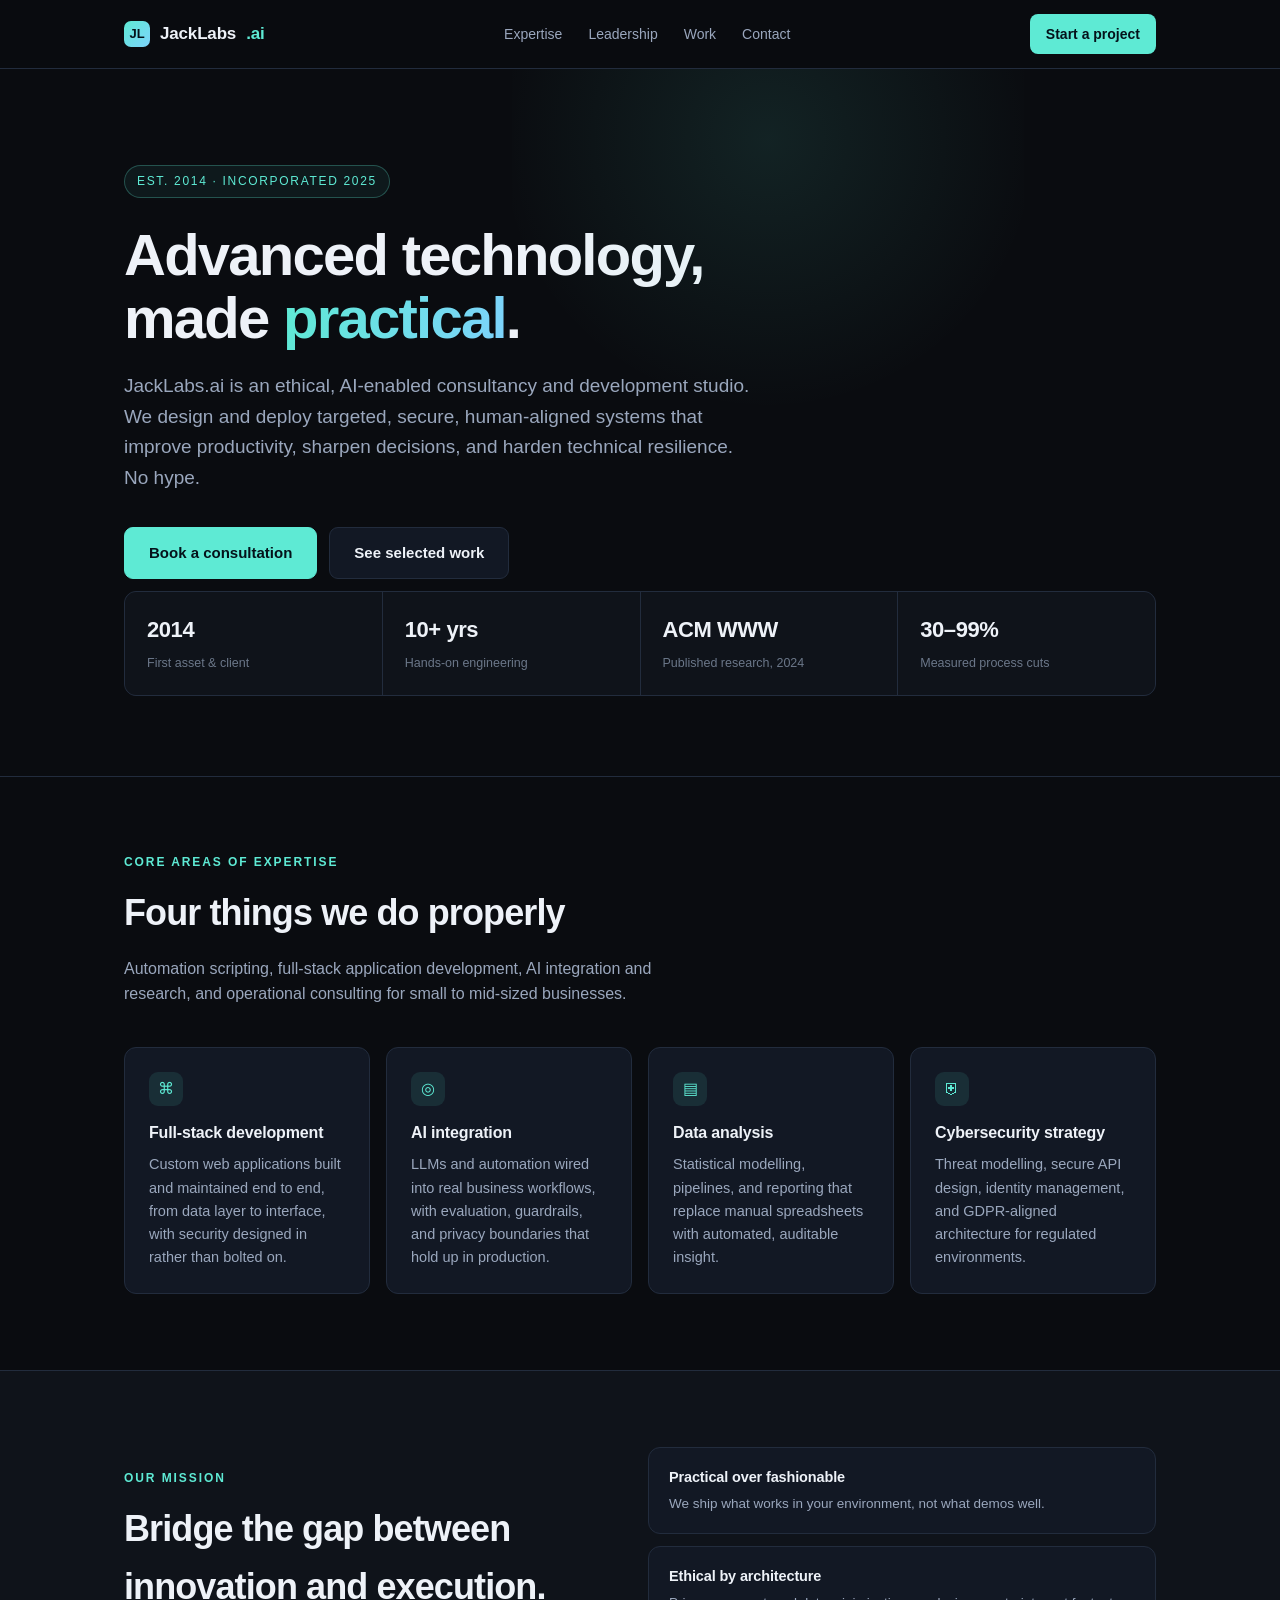
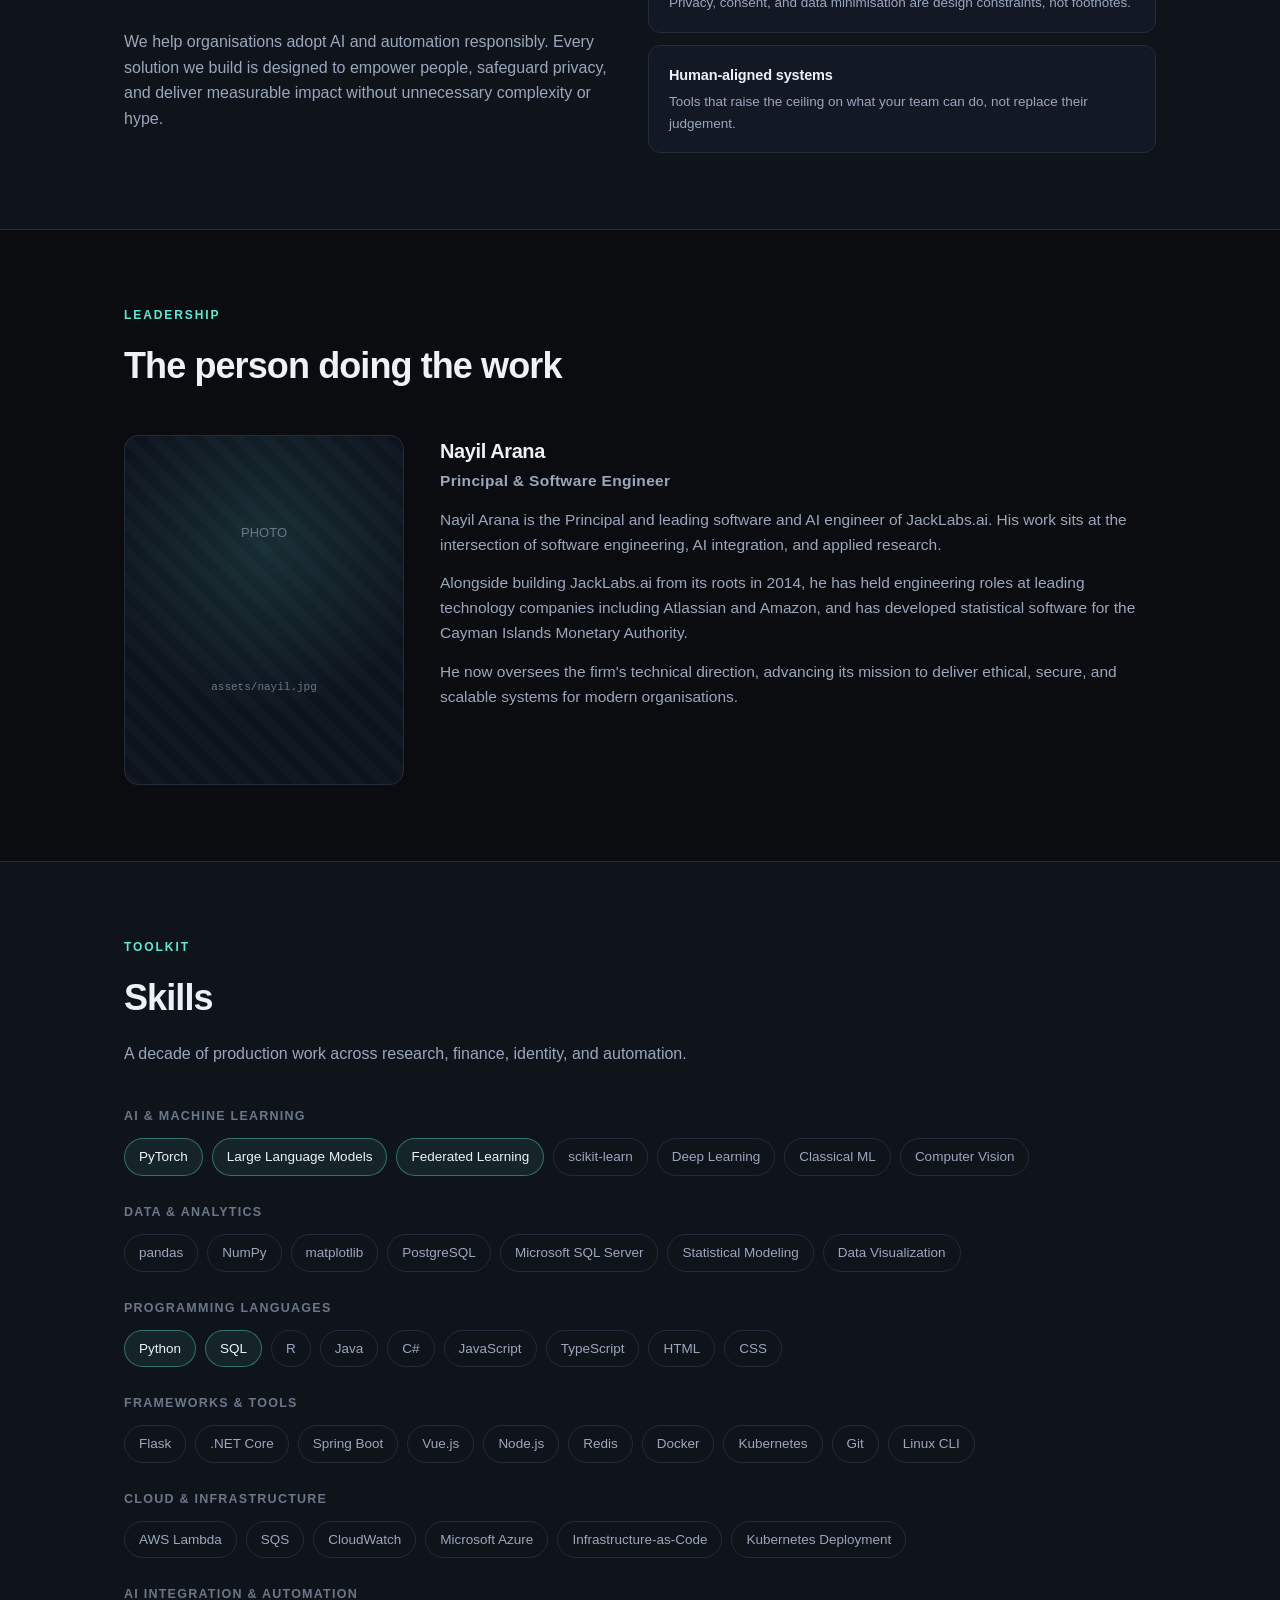
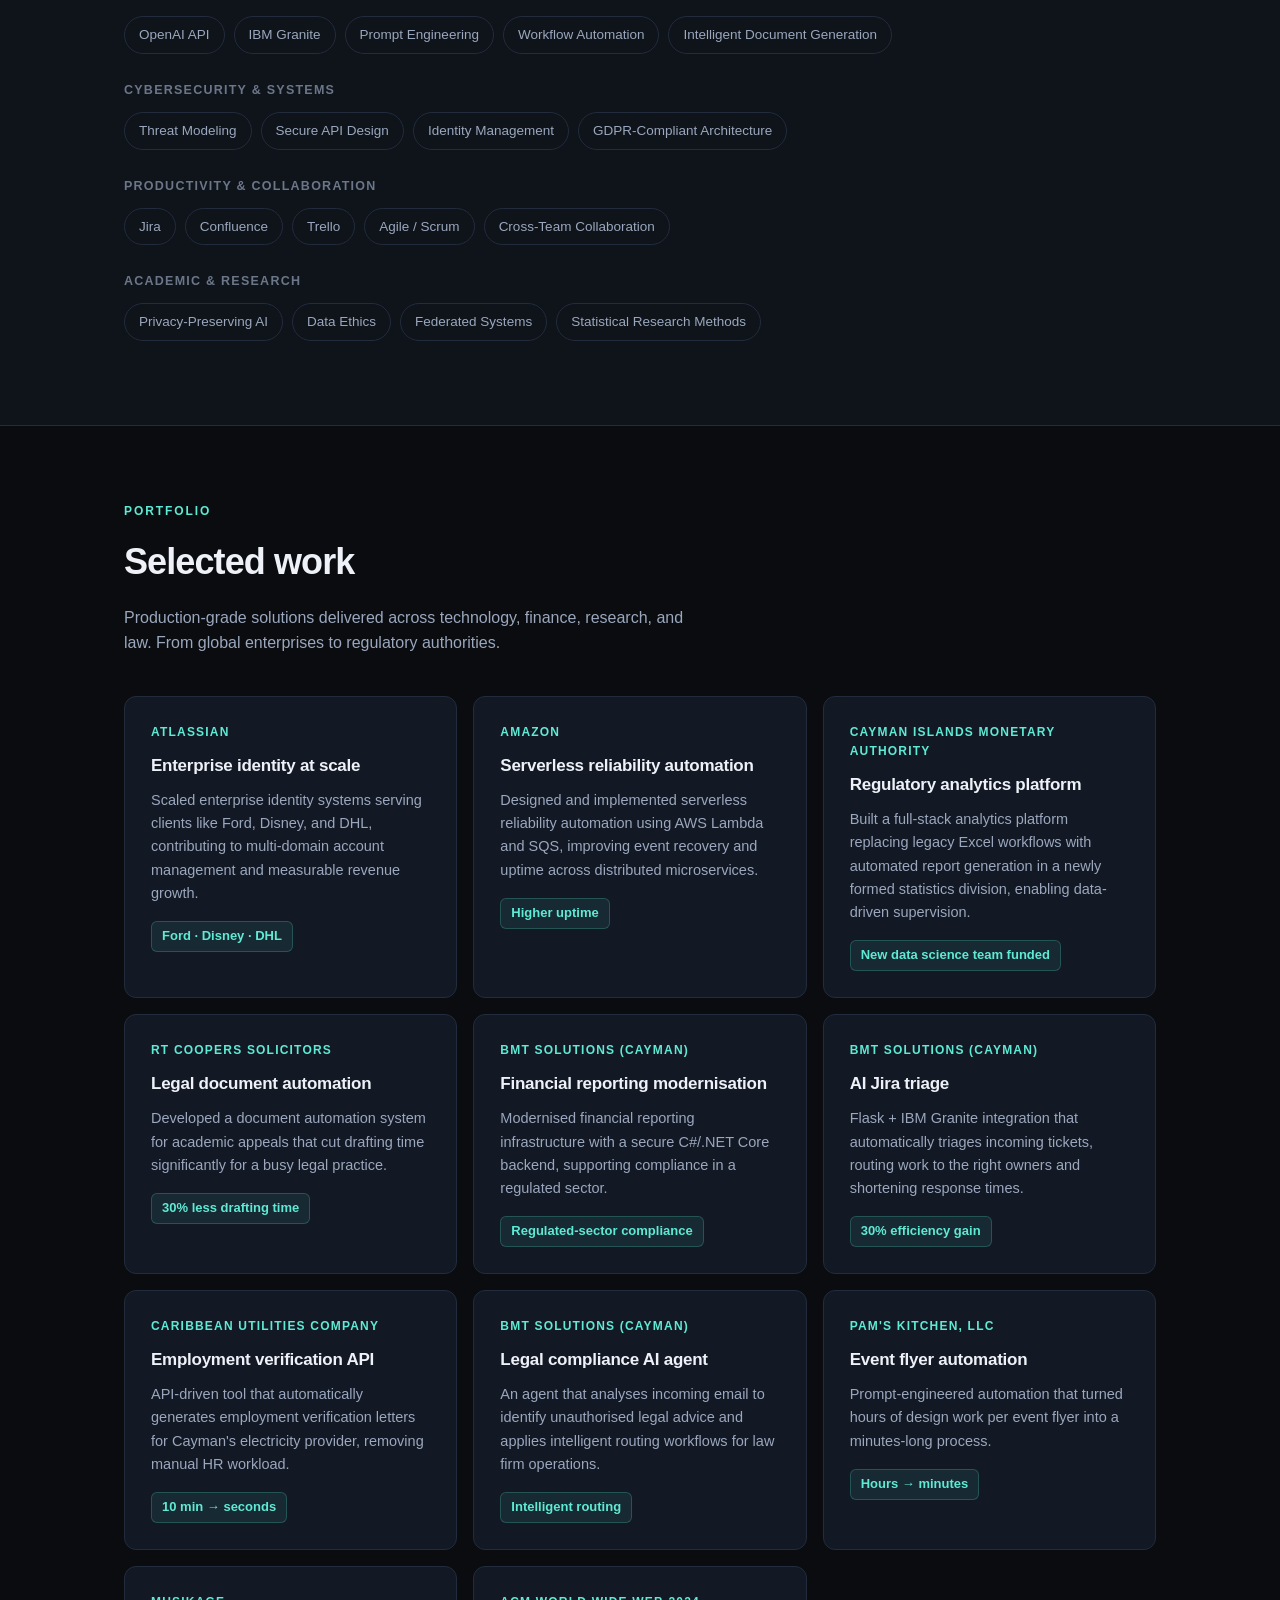
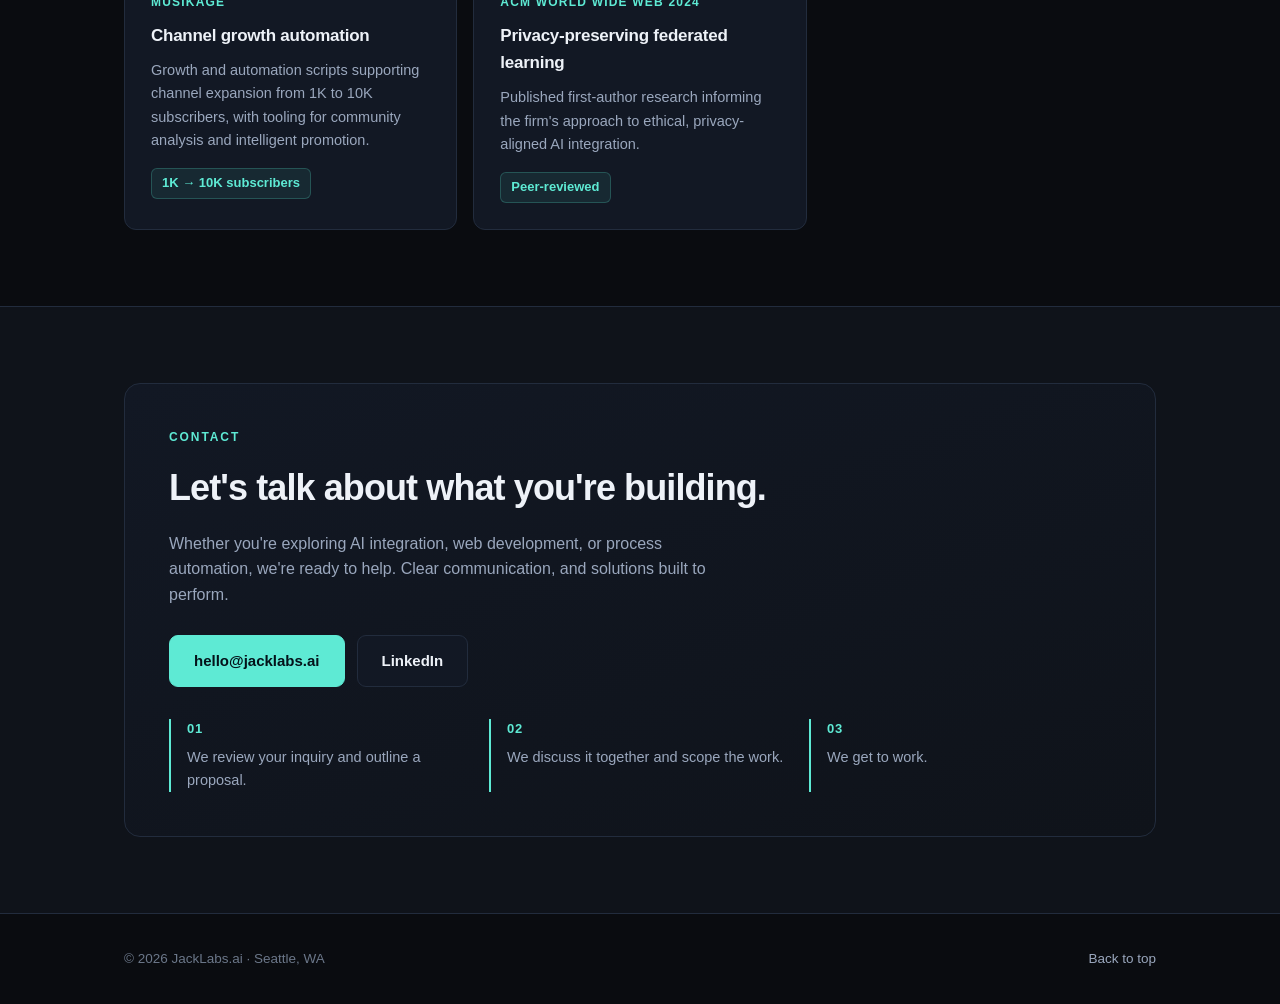
==== index.html @ 1e12e636 "JackLabs.ai landing page from approved copy" ====
<!DOCTYPE html>
<html lang="en">
<head>
<meta charset="utf-8">
<meta name="viewport" content="width=device-width, initial-scale=1">
<title>JackLabs.ai — Ethical AI-Enabled Consultancy &amp; Development Studio</title>
<meta name="description" content="JackLabs.ai designs and deploys targeted, secure, human-aligned systems: full-stack development, AI integration, data analysis, and cybersecurity strategy.">
<meta property="og:title" content="JackLabs.ai — Ethical AI-Enabled Consultancy">
<meta property="og:description" content="Practical, ethical, accessible technology. Full-stack development, AI integration, data and security consulting.">
<meta property="og:type" content="website">
<meta property="og:url" content="https://jacklabs.ai/">
<style>
:root{
  --bg:#0a0c10;
  --bg-soft:#0f131a;
  --card:#121824;
  --card-hi:#182031;
  --line:#222c3d;
  --ink:#eef2f8;
  --ink-dim:#9aa7bd;
  --ink-faint:#6b7789;
  --accent:#5eead4;
  --accent-2:#7dd3fc;
  --max:1080px;
}
*{box-sizing:border-box}
html{scroll-behavior:smooth}
body{
  margin:0;background:var(--bg);color:var(--ink);
  font-family:-apple-system,BlinkMacSystemFont,"Segoe UI",Inter,Roboto,Helvetica,Arial,sans-serif;
  line-height:1.6;-webkit-font-smoothing:antialiased;
}
a{color:inherit}
.wrap{max-width:var(--max);margin:0 auto;padding:0 24px}
.mono{font-family:ui-monospace,SFMono-Regular,Menlo,Consolas,monospace}

/* NAV */
header{position:sticky;top:0;z-index:50;background:rgba(10,12,16,.82);backdrop-filter:blur(12px);border-bottom:1px solid var(--line)}
.nav{display:flex;align-items:center;justify-content:space-between;height:68px}
.brand{display:flex;align-items:center;gap:10px;font-weight:700;letter-spacing:-.01em;text-decoration:none;font-size:17px}
.brand .mark{width:26px;height:26px;border-radius:7px;background:linear-gradient(135deg,var(--accent),var(--accent-2));display:grid;place-items:center;color:#04121a;font-size:13px;font-weight:900}
.nav nav{display:flex;gap:26px;font-size:14px;color:var(--ink-dim)}
.nav nav a{text-decoration:none;transition:color .15s}
.nav nav a:hover{color:var(--ink)}
.nav .cta{background:var(--accent);color:#04121a;font-weight:600;padding:9px 16px;border-radius:8px;text-decoration:none;font-size:14px}
@media(max-width:820px){.nav nav{display:none}}

/* HERO */
.hero{padding:96px 0 72px;position:relative;overflow:hidden}
.hero:before{content:"";position:absolute;inset:-40% 20% 40% 40%;background:radial-gradient(circle at 50% 50%,rgba(94,234,212,.10),transparent 62%);pointer-events:none}
.eyebrow{display:inline-flex;align-items:center;gap:8px;font-size:12px;letter-spacing:.14em;text-transform:uppercase;color:var(--accent);border:1px solid rgba(94,234,212,.28);background:rgba(94,234,212,.06);padding:6px 12px;border-radius:999px;margin-bottom:26px}
h1{font-size:clamp(34px,5.2vw,58px);line-height:1.08;letter-spacing:-.03em;margin:0 0 22px;max-width:20ch;font-weight:800}
h1 .grad{background:linear-gradient(100deg,var(--accent),var(--accent-2));-webkit-background-clip:text;background-clip:text;color:transparent}
.lede{font-size:clamp(16px,2vw,19px);color:var(--ink-dim);max-width:60ch;margin:0 0 34px}
.btnrow{display:flex;gap:12px;flex-wrap:wrap}
.btn{display:inline-block;padding:13px 24px;border-radius:9px;text-decoration:none;font-weight:600;font-size:15px;border:1px solid var(--line);transition:transform .12s,background .15s,border-color .15s}
.btn.primary{background:var(--accent);color:#04121a;border-color:var(--accent)}
.btn.primary:hover{background:#7ff0dc}
.btn.ghost{color:var(--ink);background:var(--card)}
.btn.ghost:hover{background:var(--card-hi);border-color:#33415a}
.btn:hover{transform:translateY(-1px)}

/* STATS */
.stats{display:grid;grid-template-columns:repeat(4,1fr);gap:1px;background:var(--line);border:1px solid var(--line);border-radius:12px;overflow:hidden;margin:12px 0 8px}
.stat{background:var(--bg-soft);padding:20px 22px}
.stat b{display:block;font-size:22px;letter-spacing:-.02em;margin-bottom:2px}
.stat span{font-size:12.5px;color:var(--ink-faint)}
@media(max-width:760px){.stats{grid-template-columns:repeat(2,1fr)}}

/* SECTIONS */
section{padding:76px 0;border-top:1px solid var(--line)}
.sec-head{margin-bottom:40px}
.sec-label{font-size:12px;letter-spacing:.16em;text-transform:uppercase;color:var(--accent);margin-bottom:12px;font-weight:600}
h2{font-size:clamp(26px,3.4vw,36px);letter-spacing:-.025em;margin:0 0 14px;font-weight:750}
.sub{color:var(--ink-dim);max-width:64ch;margin:0;font-size:16px}

/* CARDS */
.grid{display:grid;gap:16px}
.g4{grid-template-columns:repeat(4,1fr)}
.g3{grid-template-columns:repeat(3,1fr)}
.g2{grid-template-columns:repeat(2,1fr)}
@media(max-width:900px){.g4,.g3{grid-template-columns:repeat(2,1fr)}}
@media(max-width:620px){.g4,.g3,.g2{grid-template-columns:1fr}}
.card{background:var(--card);border:1px solid var(--line);border-radius:12px;padding:24px;transition:border-color .15s,background .15s}
.card:hover{border-color:#33415a;background:var(--card-hi)}
.card h3{font-size:16px;margin:0 0 8px;letter-spacing:-.01em}
.card p{margin:0;color:var(--ink-dim);font-size:14.5px}
.icon{width:34px;height:34px;border-radius:9px;display:grid;place-items:center;margin-bottom:14px;background:rgba(94,234,212,.10);color:var(--accent);font-size:16px}

/* LEADERSHIP */
.leader{display:grid;grid-template-columns:280px 1fr;gap:36px;align-items:start}
@media(max-width:760px){.leader{grid-template-columns:1fr}}
.photo{aspect-ratio:4/5;border-radius:14px;border:1px solid var(--line);background:
  radial-gradient(circle at 50% 32%,rgba(94,234,212,.12),transparent 60%),
  repeating-linear-gradient(45deg,#111823,#111823 10px,#0e141d 10px,#0e141d 20px);
  display:grid;place-items:center;text-align:center;padding:20px;color:var(--ink-faint);font-size:13px}
.leader h3{font-size:20px;margin:0 0 2px;letter-spacing:-.02em}
.role{color:var(--accent);font-size:13.5px;margin:0 0 18px;font-weight:600;letter-spacing:.02em}
.leader p{color:var(--ink-dim);font-size:15.5px;margin:0 0 14px}

/* SKILLS CLOUD */
.cloud{display:flex;flex-wrap:wrap;gap:9px;margin-bottom:8px}
.groupname{font-size:12.5px;letter-spacing:.1em;text-transform:uppercase;color:var(--ink-faint);margin:26px 0 12px;font-weight:600}
.groupname:first-of-type{margin-top:0}
.pill{border:1px solid var(--line);background:var(--bg-soft);color:var(--ink-dim);border-radius:999px;padding:7px 14px;font-size:13.5px;transition:.15s;cursor:default}
.pill:hover{color:var(--ink);border-color:var(--accent);background:rgba(94,234,212,.07)}
.pill.hot{color:var(--ink);border-color:rgba(94,234,212,.4);background:rgba(94,234,212,.08)}

/* PORTFOLIO */
.proj{background:var(--card);border:1px solid var(--line);border-radius:12px;padding:26px;transition:.15s}
.proj:hover{border-color:#33415a;transform:translateY(-2px)}
.proj .co{font-size:12px;letter-spacing:.1em;text-transform:uppercase;color:var(--accent);font-weight:650;margin-bottom:10px}
.proj h3{font-size:17px;margin:0 0 10px;letter-spacing:-.015em}
.proj p{margin:0;color:var(--ink-dim);font-size:14.5px}
.metric{display:inline-block;margin-top:16px;font-size:13px;font-weight:700;color:var(--accent);background:rgba(94,234,212,.08);border:1px solid rgba(94,234,212,.22);padding:4px 10px;border-radius:6px}

/* CONTACT */
.contact-box{background:linear-gradient(160deg,var(--card),var(--bg-soft));border:1px solid var(--line);border-radius:16px;padding:44px}
@media(max-width:620px){.contact-box{padding:28px}}
.steps{display:grid;grid-template-columns:repeat(3,1fr);gap:18px;margin:32px 0 0}
@media(max-width:760px){.steps{grid-template-columns:1fr}}
.step{border-left:2px solid var(--accent);padding-left:16px}
.step b{display:block;font-size:13px;color:var(--accent);margin-bottom:6px;letter-spacing:.06em}
.step p{margin:0;font-size:14.5px;color:var(--ink-dim)}

footer{border-top:1px solid var(--line);padding:34px 0;color:var(--ink-faint);font-size:13.5px;display:flex;justify-content:space-between;gap:16px;flex-wrap:wrap}
footer a{text-decoration:none;color:var(--ink-dim)}
footer a:hover{color:var(--accent)}
</style>
</head>
<body>

<header>
  <div class="wrap nav">
    <a class="brand" href="#top"><span class="mark">JL</span> JackLabs<span style="color:var(--accent)">.ai</span></a>
    <nav>
      <a href="#expertise">Expertise</a>
      <a href="#leadership">Leadership</a>
      <a href="#work">Work</a>
      <a href="#contact">Contact</a>
    </nav>
    <a class="cta" href="#contact">Start a project</a>
  </div>
</header>

<main id="top">

<section class="hero" style="border-top:none">
  <div class="wrap">
    <div class="eyebrow">Est. 2014 · Incorporated 2025</div>
    <h1>Advanced technology, made <span class="grad">practical</span>.</h1>
    <p class="lede">JackLabs.ai is an ethical, AI-enabled consultancy and development studio. We design and deploy targeted, secure, human-aligned systems that improve productivity, sharpen decisions, and harden technical resilience. No hype.</p>
    <div class="btnrow">
      <a class="btn primary" href="#contact">Book a consultation</a>
      <a class="btn ghost" href="#work">See selected work</a>
    </div>

    <div class="stats">
      <div class="stat"><b>2014</b><span>First asset &amp; client</span></div>
      <div class="stat"><b>10+ yrs</b><span>Hands-on engineering</span></div>
      <div class="stat"><b>ACM WWW</b><span>Published research, 2024</span></div>
      <div class="stat"><b>30–99%</b><span>Measured process cuts</span></div>
    </div>
  </div>
</section>

<section id="expertise">
  <div class="wrap">
    <div class="sec-head">
      <div class="sec-label">Core areas of expertise</div>
      <h2>Four things we do properly</h2>
      <p class="sub">Automation scripting, full-stack application development, AI integration and research, and operational consulting for small to mid-sized businesses.</p>
    </div>
    <div class="grid g4">
      <div class="card">
        <div class="icon">⌘</div>
        <h3>Full-stack development</h3>
        <p>Custom web applications built and maintained end to end, from data layer to interface, with security designed in rather than bolted on.</p>
      </div>
      <div class="card">
        <div class="icon">◎</div>
        <h3>AI integration</h3>
        <p>LLMs and automation wired into real business workflows, with evaluation, guardrails, and privacy boundaries that hold up in production.</p>
      </div>
      <div class="card">
        <div class="icon">▤</div>
        <h3>Data analysis</h3>
        <p>Statistical modelling, pipelines, and reporting that replace manual spreadsheets with automated, auditable insight.</p>
      </div>
      <div class="card">
        <div class="icon">⛨</div>
        <h3>Cybersecurity strategy</h3>
        <p>Threat modelling, secure API design, identity management, and GDPR-aligned architecture for regulated environments.</p>
      </div>
    </div>
  </div>
</section>

<section id="mission" style="background:var(--bg-soft)">
  <div class="wrap">
    <div class="grid g2" style="align-items:center">
      <div>
        <div class="sec-label">Our mission</div>
        <h2>Bridge the gap between innovation and execution.</h2>
        <p class="sub">We help organisations adopt AI and automation responsibly. Every solution we build is designed to empower people, safeguard privacy, and deliver measurable impact without unnecessary complexity or hype.</p>
      </div>
      <div class="grid" style="gap:12px">
        <div class="card" style="padding:18px 20px"><h3 style="font-size:14.5px;margin-bottom:4px">Practical over fashionable</h3><p style="font-size:13.5px">We ship what works in your environment, not what demos well.</p></div>
        <div class="card" style="padding:18px 20px"><h3 style="font-size:14.5px;margin-bottom:4px">Ethical by architecture</h3><p style="font-size:13.5px">Privacy, consent, and data minimisation are design constraints, not footnotes.</p></div>
        <div class="card" style="padding:18px 20px"><h3 style="font-size:14.5px;margin-bottom:4px">Human-aligned systems</h3><p style="font-size:13.5px">Tools that raise the ceiling on what your team can do, not replace their judgement.</p></div>
      </div>
    </div>
  </div>
</section>

<section id="leadership">
  <div class="wrap">
    <div class="sec-head">
      <div class="sec-label">Leadership</div>
      <h2>The person doing the work</h2>
    </div>
    <div class="leader">
      <div class="photo">PHOTO<br><span class="mono" style="font-size:11px">assets/nayil.jpg</span></div>
      <div>
        <h3>Nayil Arana</h3>
        <p class="role">Principal &amp; Software Engineer</p>
        <p>Nayil Arana is the Principal and leading software and AI engineer of JackLabs.ai. His work sits at the intersection of software engineering, AI integration, and applied research.</p>
        <p>Alongside building JackLabs.ai from its roots in 2014, he has held engineering roles at leading technology companies including Atlassian and Amazon, and has developed statistical software for the Cayman Islands Monetary Authority.</p>
        <p>He now oversees the firm's technical direction, advancing its mission to deliver ethical, secure, and scalable systems for modern organisations.</p>
      </div>
    </div>
  </div>
</section>

<section id="skills" style="background:var(--bg-soft)">
  <div class="wrap">
    <div class="sec-head">
      <div class="sec-label">Toolkit</div>
      <h2>Skills</h2>
      <p class="sub">A decade of production work across research, finance, identity, and automation.</p>
    </div>

    <div class="groupname">AI &amp; Machine Learning</div>
    <div class="cloud">
      <span class="pill hot">PyTorch</span><span class="pill hot">Large Language Models</span><span class="pill hot">Federated Learning</span>
      <span class="pill">scikit-learn</span><span class="pill">Deep Learning</span><span class="pill">Classical ML</span><span class="pill">Computer Vision</span>
    </div>

    <div class="groupname">Data &amp; Analytics</div>
    <div class="cloud">
      <span class="pill">pandas</span><span class="pill">NumPy</span><span class="pill">matplotlib</span><span class="pill">PostgreSQL</span>
      <span class="pill">Microsoft SQL Server</span><span class="pill">Statistical Modeling</span><span class="pill">Data Visualization</span>
    </div>

    <div class="groupname">Programming Languages</div>
    <div class="cloud">
      <span class="pill hot">Python</span><span class="pill hot">SQL</span><span class="pill">R</span><span class="pill">Java</span><span class="pill">C#</span>
      <span class="pill">JavaScript</span><span class="pill">TypeScript</span><span class="pill">HTML</span><span class="pill">CSS</span>
    </div>

    <div class="groupname">Frameworks &amp; Tools</div>
    <div class="cloud">
      <span class="pill">Flask</span><span class="pill">.NET Core</span><span class="pill">Spring Boot</span><span class="pill">Vue.js</span><span class="pill">Node.js</span>
      <span class="pill">Redis</span><span class="pill">Docker</span><span class="pill">Kubernetes</span><span class="pill">Git</span><span class="pill">Linux CLI</span>
    </div>

    <div class="groupname">Cloud &amp; Infrastructure</div>
    <div class="cloud">
      <span class="pill">AWS Lambda</span><span class="pill">SQS</span><span class="pill">CloudWatch</span><span class="pill">Microsoft Azure</span>
      <span class="pill">Infrastructure-as-Code</span><span class="pill">Kubernetes Deployment</span>
    </div>

    <div class="groupname">AI Integration &amp; Automation</div>
    <div class="cloud">
      <span class="pill">OpenAI API</span><span class="pill">IBM Granite</span><span class="pill">Prompt Engineering</span>
      <span class="pill">Workflow Automation</span><span class="pill">Intelligent Document Generation</span>
    </div>

    <div class="groupname">Cybersecurity &amp; Systems</div>
    <div class="cloud">
      <span class="pill">Threat Modeling</span><span class="pill">Secure API Design</span><span class="pill">Identity Management</span><span class="pill">GDPR-Compliant Architecture</span>
    </div>

    <div class="groupname">Productivity &amp; Collaboration</div>
    <div class="cloud">
      <span class="pill">Jira</span><span class="pill">Confluence</span><span class="pill">Trello</span><span class="pill">Agile / Scrum</span><span class="pill">Cross-Team Collaboration</span>
    </div>

    <div class="groupname">Academic &amp; Research</div>
    <div class="cloud">
      <span class="pill">Privacy-Preserving AI</span><span class="pill">Data Ethics</span><span class="pill">Federated Systems</span><span class="pill">Statistical Research Methods</span>
    </div>
  </div>
</section>

<section id="work">
  <div class="wrap">
    <div class="sec-head">
      <div class="sec-label">Portfolio</div>
      <h2>Selected work</h2>
      <p class="sub">Production-grade solutions delivered across technology, finance, research, and law. From global enterprises to regulatory authorities.</p>
    </div>

    <div class="grid g3">
      <div class="proj">
        <div class="co">Atlassian</div>
        <h3>Enterprise identity at scale</h3>
        <p>Scaled enterprise identity systems serving clients like Ford, Disney, and DHL, contributing to multi-domain account management and measurable revenue growth.</p>
        <span class="metric">Ford · Disney · DHL</span>
      </div>
      <div class="proj">
        <div class="co">Amazon</div>
        <h3>Serverless reliability automation</h3>
        <p>Designed and implemented serverless reliability automation using AWS Lambda and SQS, improving event recovery and uptime across distributed microservices.</p>
        <span class="metric">Higher uptime</span>
      </div>
      <div class="proj">
        <div class="co">Cayman Islands Monetary Authority</div>
        <h3>Regulatory analytics platform</h3>
        <p>Built a full-stack analytics platform replacing legacy Excel workflows with automated report generation in a newly formed statistics division, enabling data-driven supervision.</p>
        <span class="metric">New data science team funded</span>
      </div>
      <div class="proj">
        <div class="co">RT Coopers Solicitors</div>
        <h3>Legal document automation</h3>
        <p>Developed a document automation system for academic appeals that cut drafting time significantly for a busy legal practice.</p>
        <span class="metric">30% less drafting time</span>
      </div>
      <div class="proj">
        <div class="co">BMT Solutions (Cayman)</div>
        <h3>Financial reporting modernisation</h3>
        <p>Modernised financial reporting infrastructure with a secure C#/.NET Core backend, supporting compliance in a regulated sector.</p>
        <span class="metric">Regulated-sector compliance</span>
      </div>
      <div class="proj">
        <div class="co">BMT Solutions (Cayman)</div>
        <h3>AI Jira triage</h3>
        <p>Flask + IBM Granite integration that automatically triages incoming tickets, routing work to the right owners and shortening response times.</p>
        <span class="metric">30% efficiency gain</span>
      </div>
      <div class="proj">
        <div class="co">Caribbean Utilities Company</div>
        <h3>Employment verification API</h3>
        <p>API-driven tool that automatically generates employment verification letters for Cayman's electricity provider, removing manual HR workload.</p>
        <span class="metric">10 min → seconds</span>
      </div>
      <div class="proj">
        <div class="co">BMT Solutions (Cayman)</div>
        <h3>Legal compliance AI agent</h3>
        <p>An agent that analyses incoming email to identify unauthorised legal advice and applies intelligent routing workflows for law firm operations.</p>
        <span class="metric">Intelligent routing</span>
      </div>
      <div class="proj">
        <div class="co">Pam's Kitchen, LLC</div>
        <h3>Event flyer automation</h3>
        <p>Prompt-engineered automation that turned hours of design work per event flyer into a minutes-long process.</p>
        <span class="metric">Hours → minutes</span>
      </div>
      <div class="proj">
        <div class="co">Musikage</div>
        <h3>Channel growth automation</h3>
        <p>Growth and automation scripts supporting channel expansion from 1K to 10K subscribers, with tooling for community analysis and intelligent promotion.</p>
        <span class="metric">1K → 10K subscribers</span>
      </div>
      <div class="proj">
        <div class="co">ACM World Wide Web 2024</div>
        <h3>Privacy-preserving federated learning</h3>
        <p>Published first-author research informing the firm's approach to ethical, privacy-aligned AI integration.</p>
        <span class="metric">Peer-reviewed</span>
      </div>
    </div>
  </div>
</section>

<section id="contact" style="background:var(--bg-soft)">
  <div class="wrap">
    <div class="contact-box">
      <div class="sec-label">Contact</div>
      <h2>Let's talk about what you're building.</h2>
      <p class="sub">Whether you're exploring AI integration, web development, or process automation, we're ready to help. Clear communication, and solutions built to perform.</p>
      <div class="btnrow" style="margin-top:28px">
        <a class="btn primary" href="mailto:hello@jacklabs.ai?subject=Project%20inquiry%20—%20jacklabs.ai">hello@jacklabs.ai</a>
        <a class="btn ghost" href="https://www.linkedin.com/" target="_blank" rel="noopener">LinkedIn</a>
      </div>
      <div class="steps">
        <div class="step"><b>01</b><p>We review your inquiry and outline a proposal.</p></div>
        <div class="step"><b>02</b><p>We discuss it together and scope the work.</p></div>
        <div class="step"><b>03</b><p>We get to work.</p></div>
      </div>
    </div>
  </div>
</section>

</main>

<footer>
  <div class="wrap" style="display:flex;justify-content:space-between;gap:16px;flex-wrap:wrap;width:100%">
    <span>© <span id="yr">2026</span> JackLabs.ai · Seattle, WA</span>
    <span><a href="#top">Back to top</a></span>
  </div>
</footer>

<script>document.getElementById('yr').textContent=new Date().getFullYear();</script>
</body>
</html>
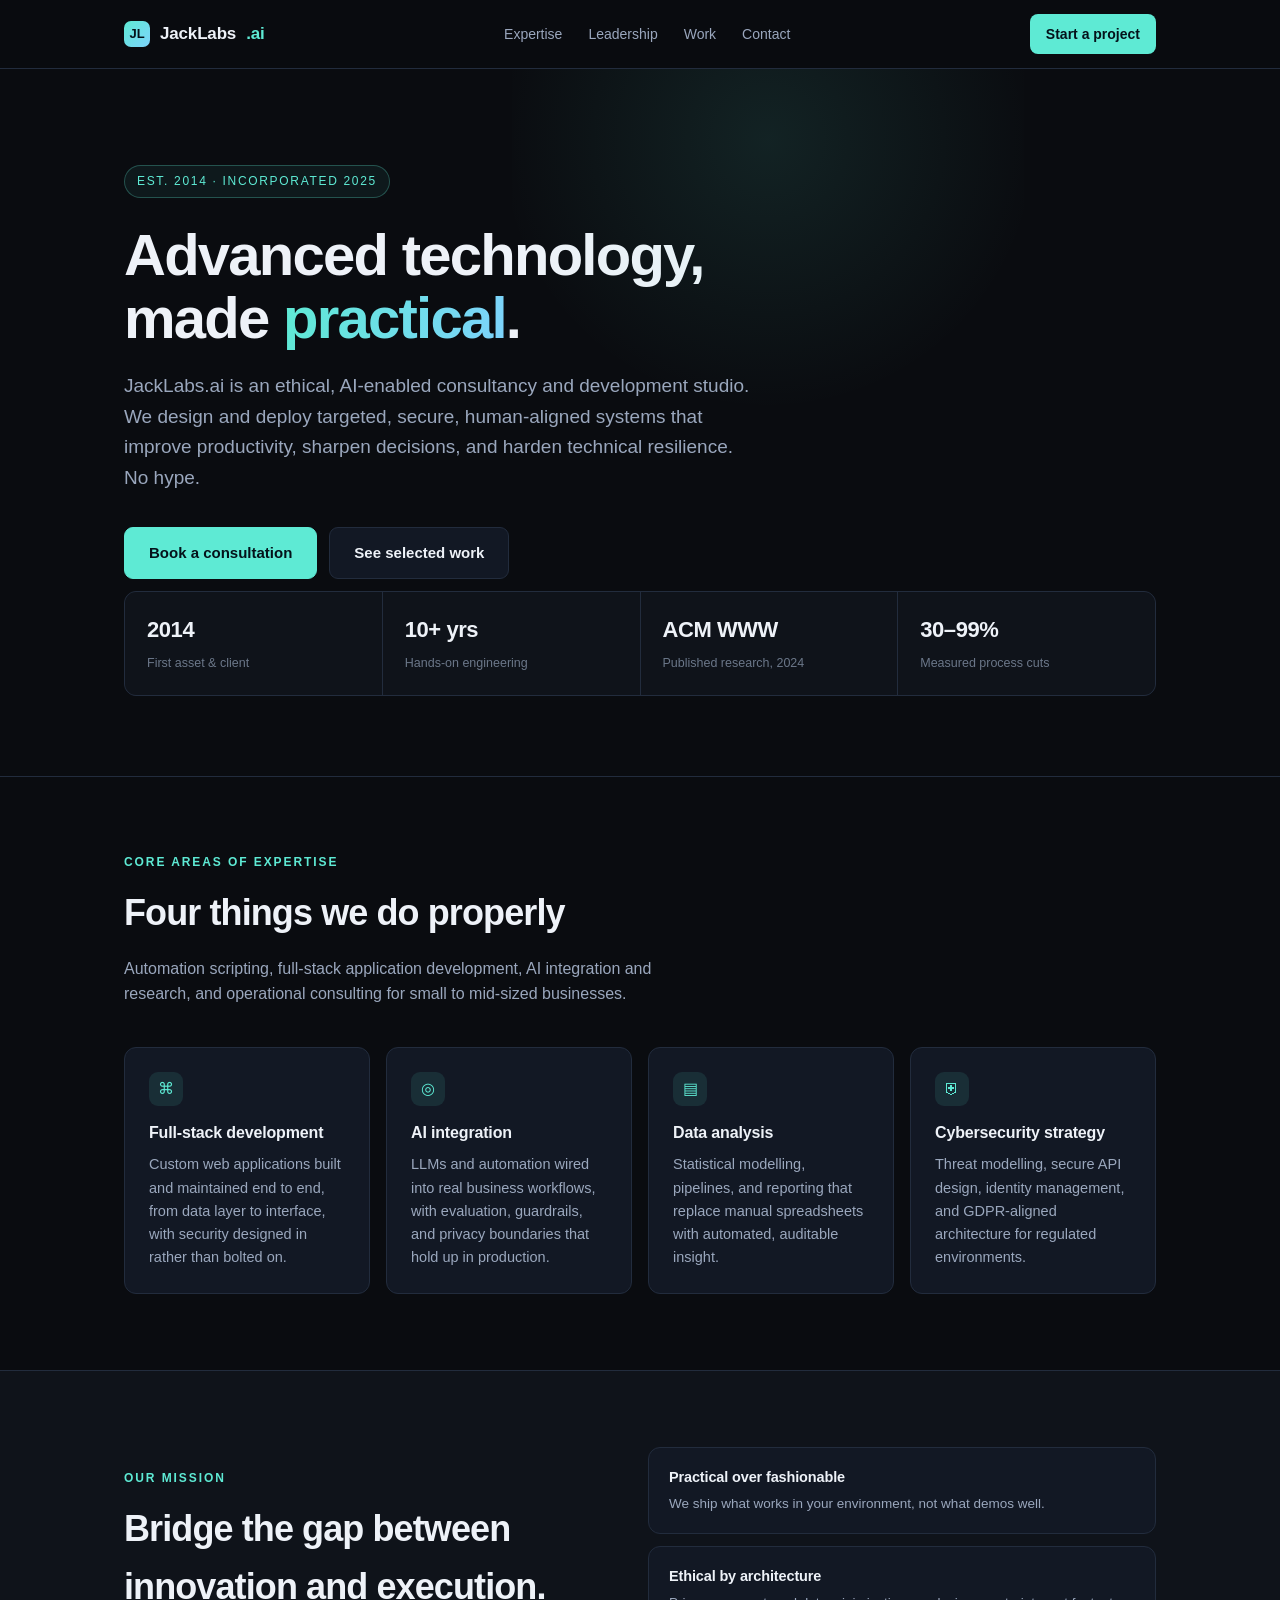
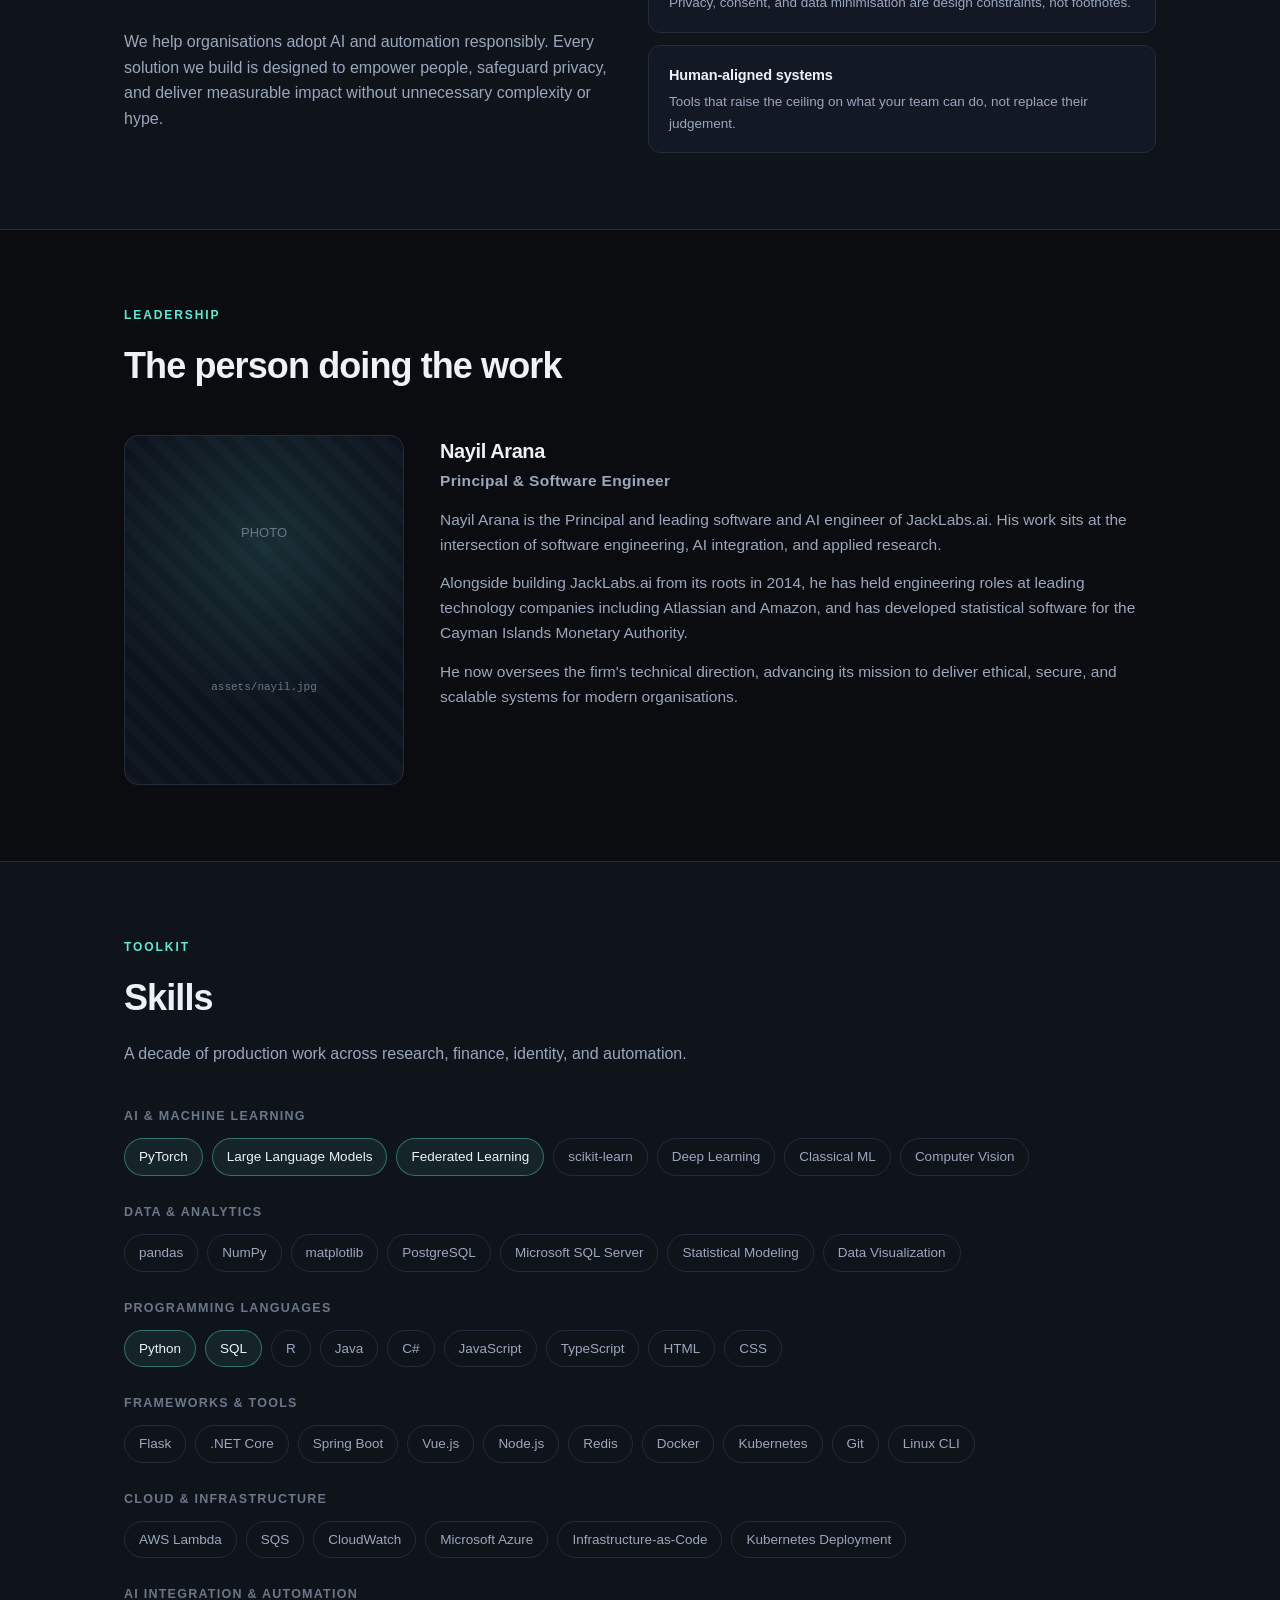
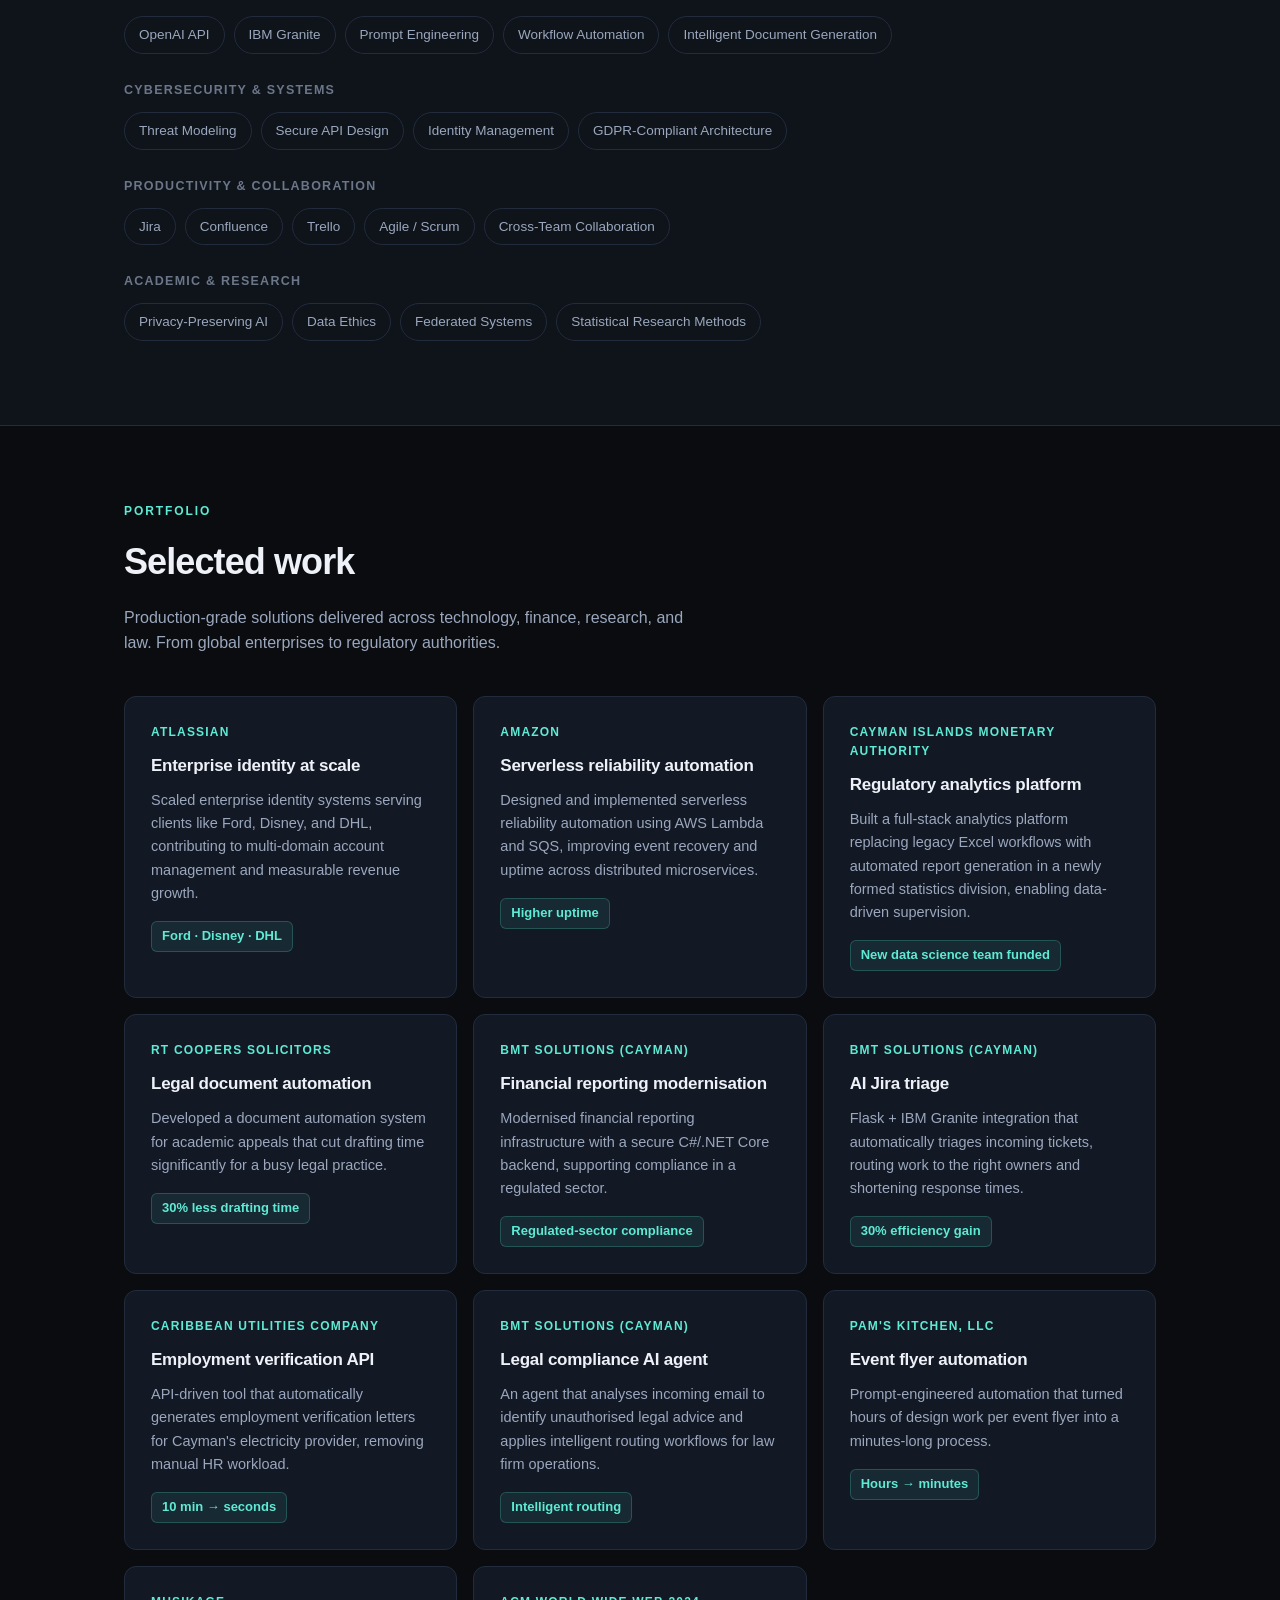
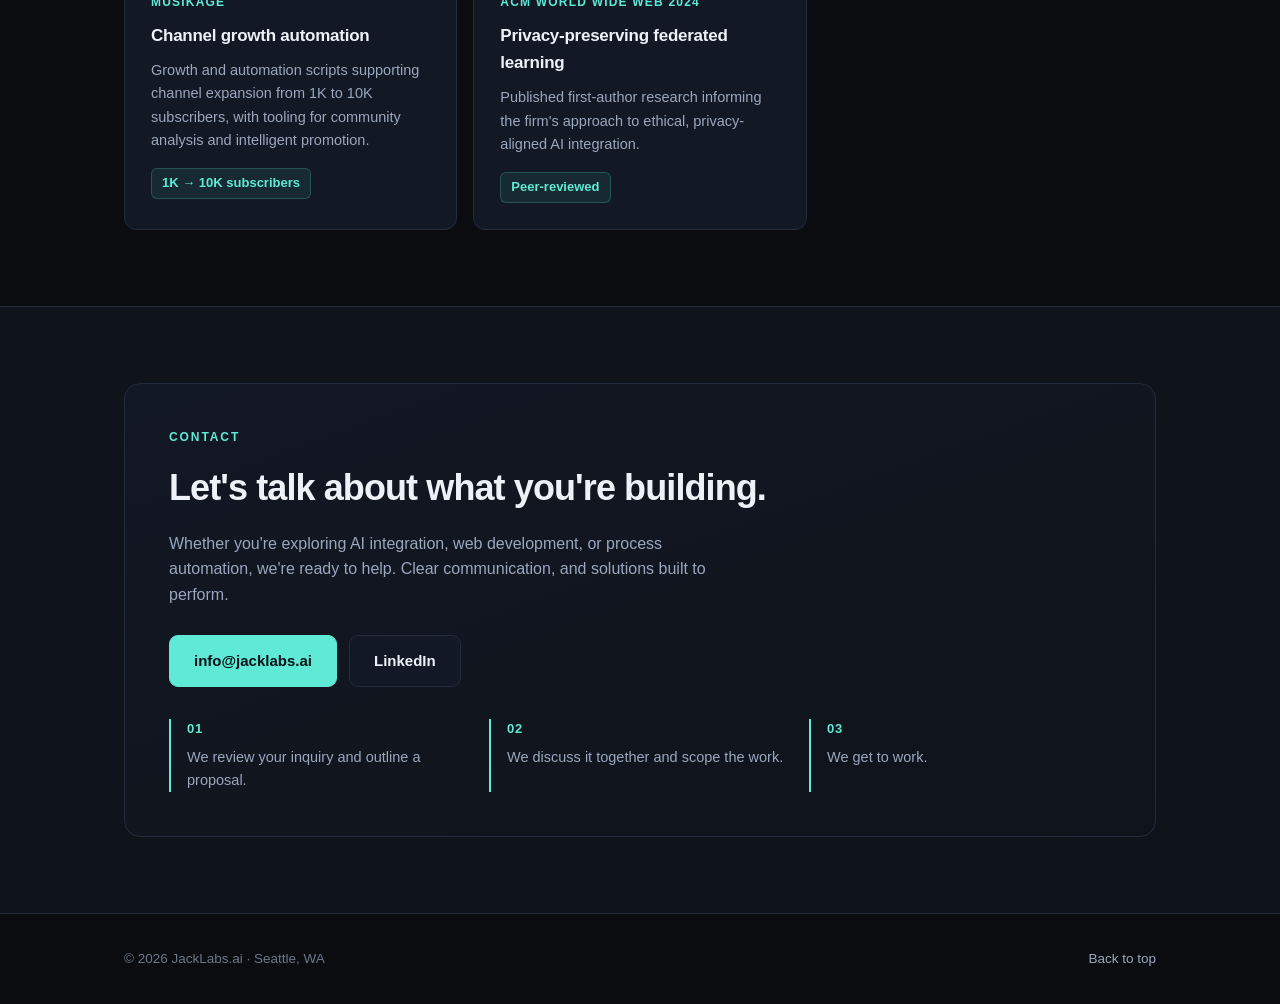
==== commit 1f027aa2: "Contact email: info@jacklabs.ai" ====
--- a/index.html
+++ b/index.html
@@ -379,7 +379,7 @@
       <h2>Let's talk about what you're building.</h2>
       <p class="sub">Whether you're exploring AI integration, web development, or process automation, we're ready to help. Clear communication, and solutions built to perform.</p>
       <div class="btnrow" style="margin-top:28px">
-        <a class="btn primary" href="mailto:hello@jacklabs.ai?subject=Project%20inquiry%20—%20jacklabs.ai">hello@jacklabs.ai</a>
+        <a class="btn primary" href="mailto:info@jacklabs.ai?subject=Project%20inquiry%20for%20jacklabs.ai">info@jacklabs.ai</a>
         <a class="btn ghost" href="https://www.linkedin.com/" target="_blank" rel="noopener">LinkedIn</a>
       </div>
       <div class="steps">
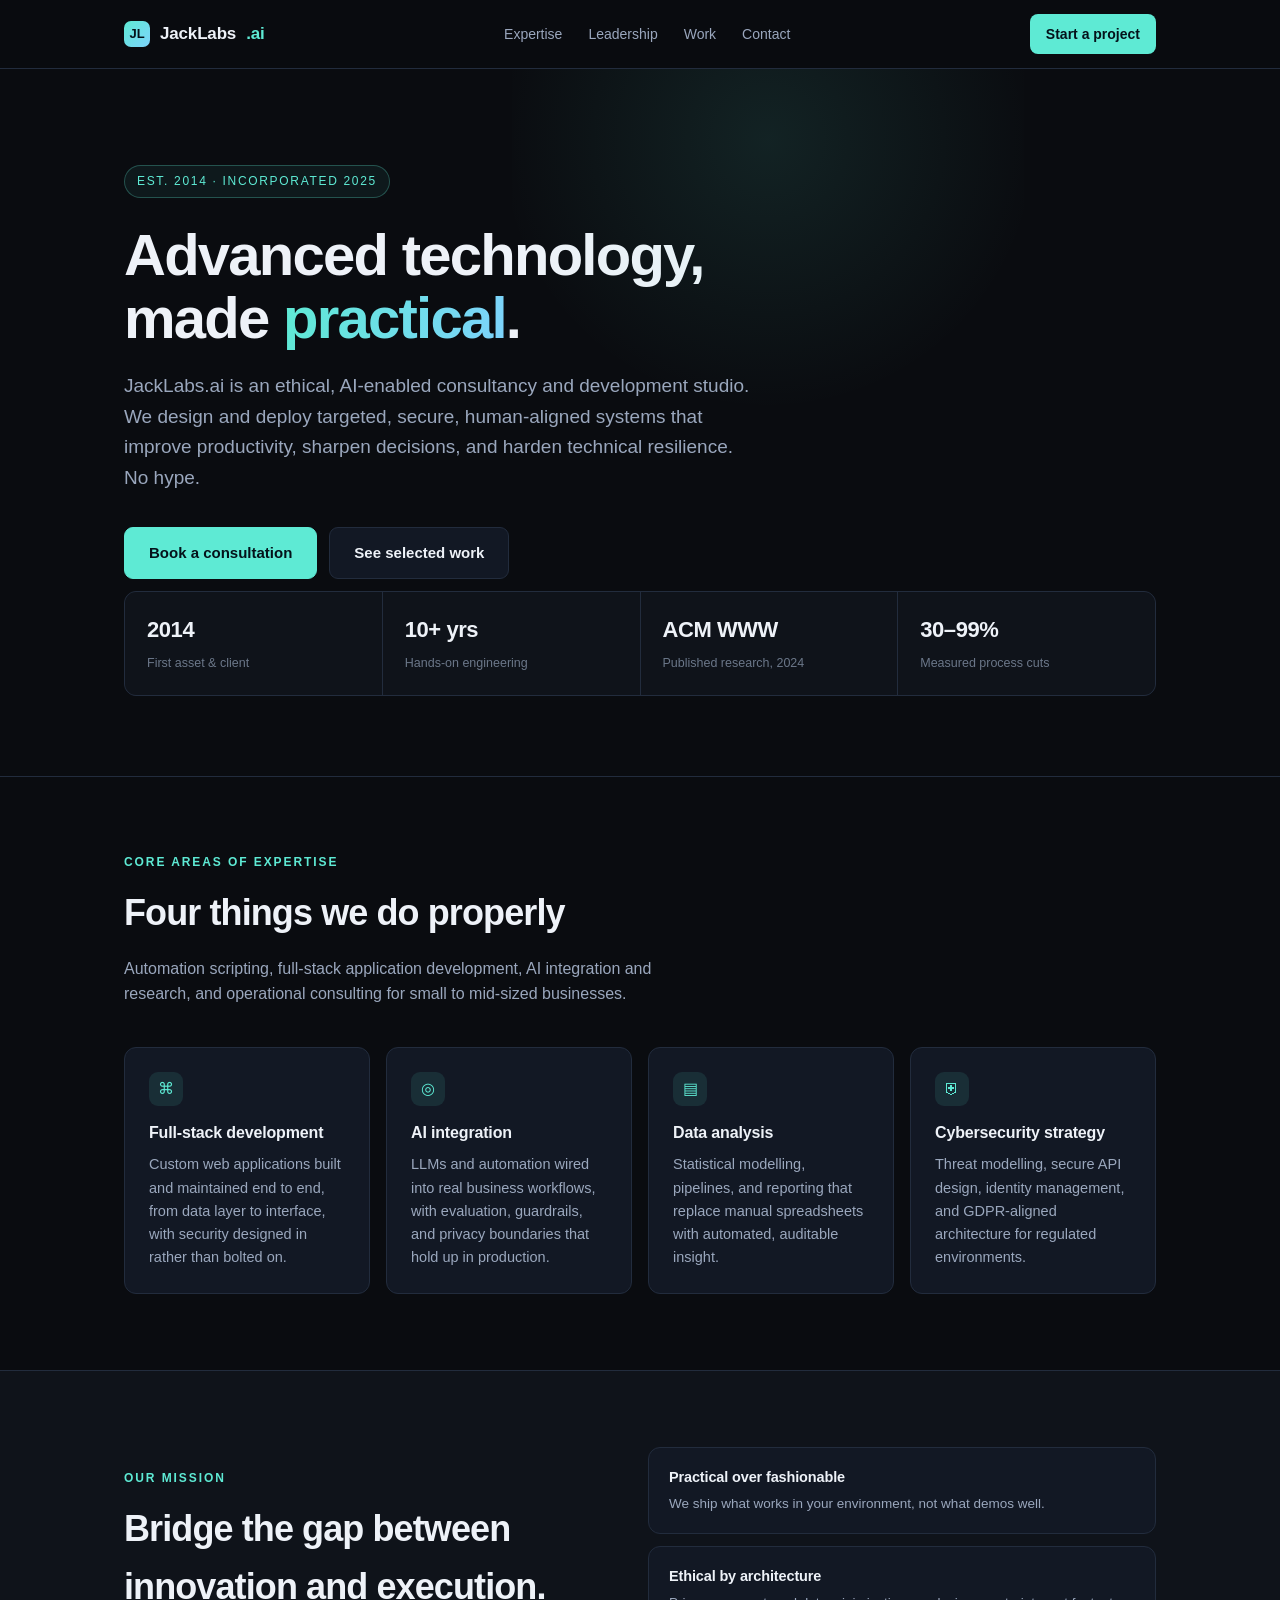
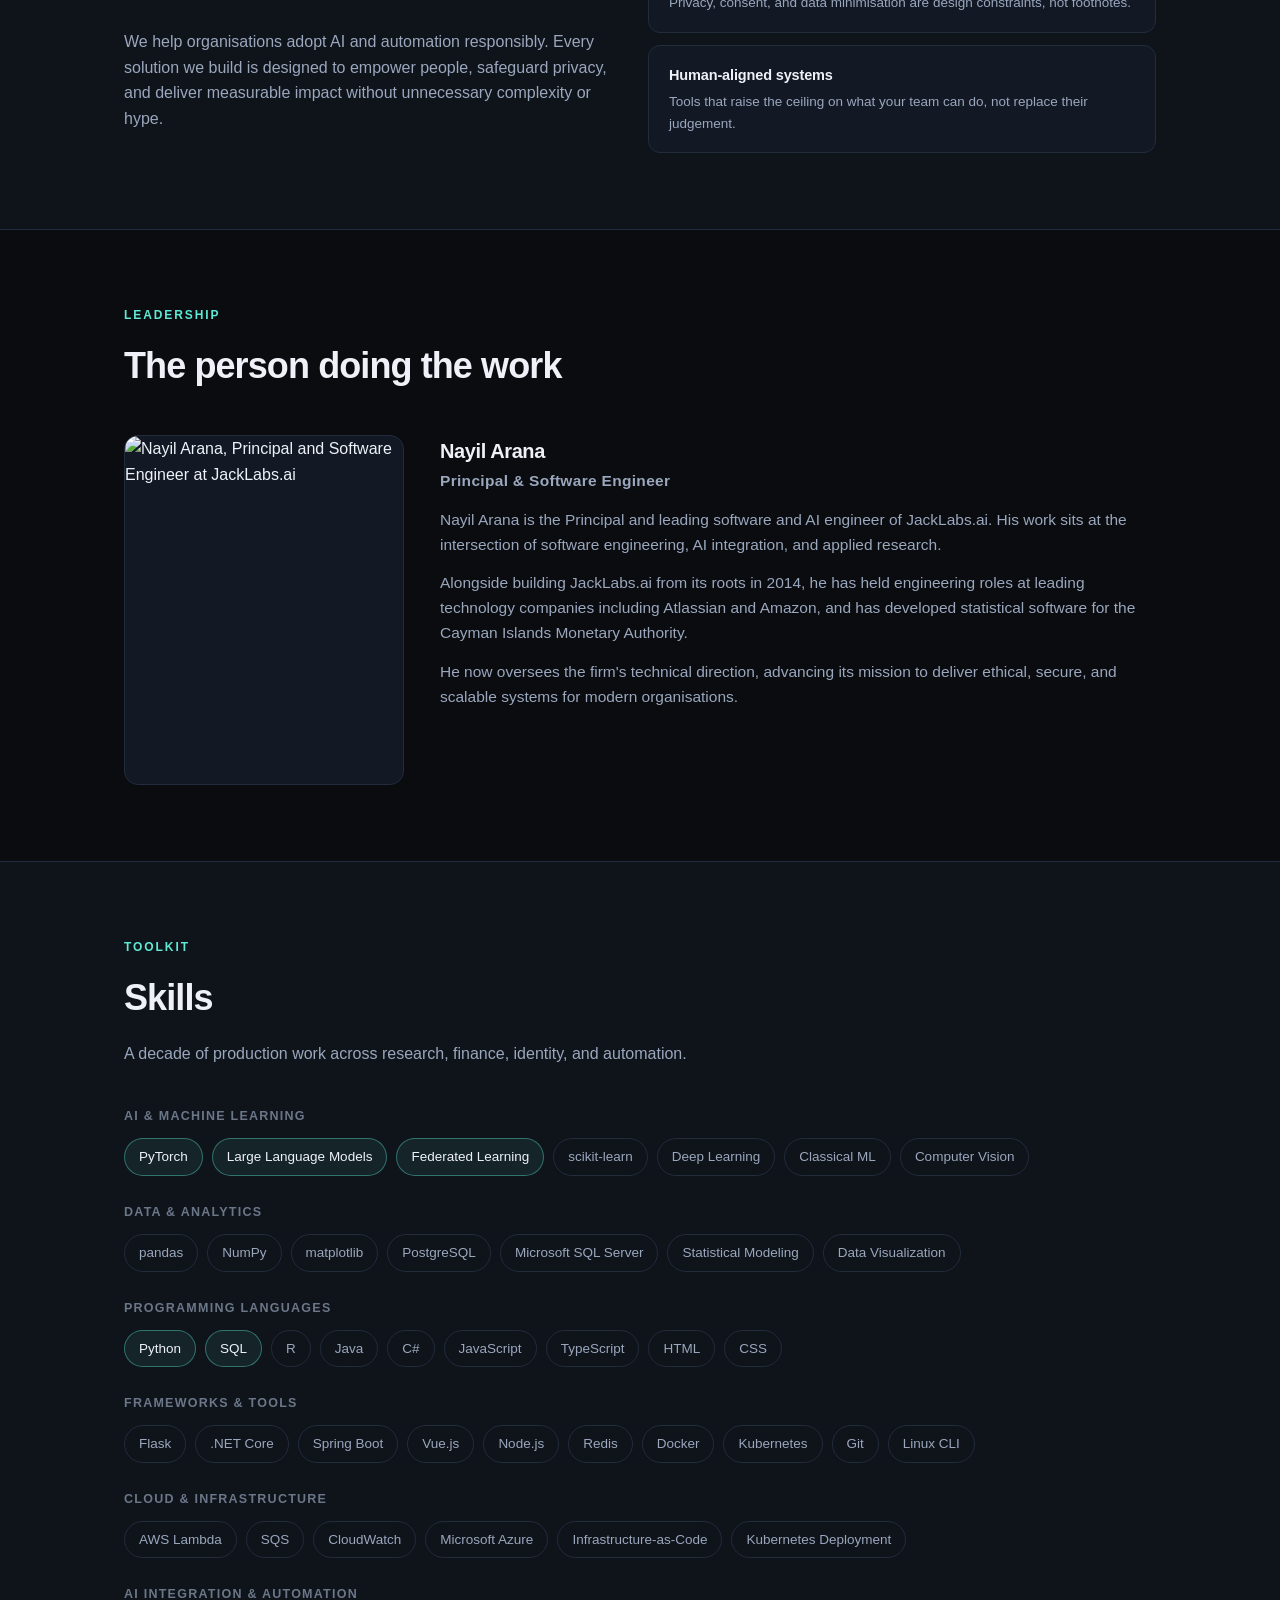
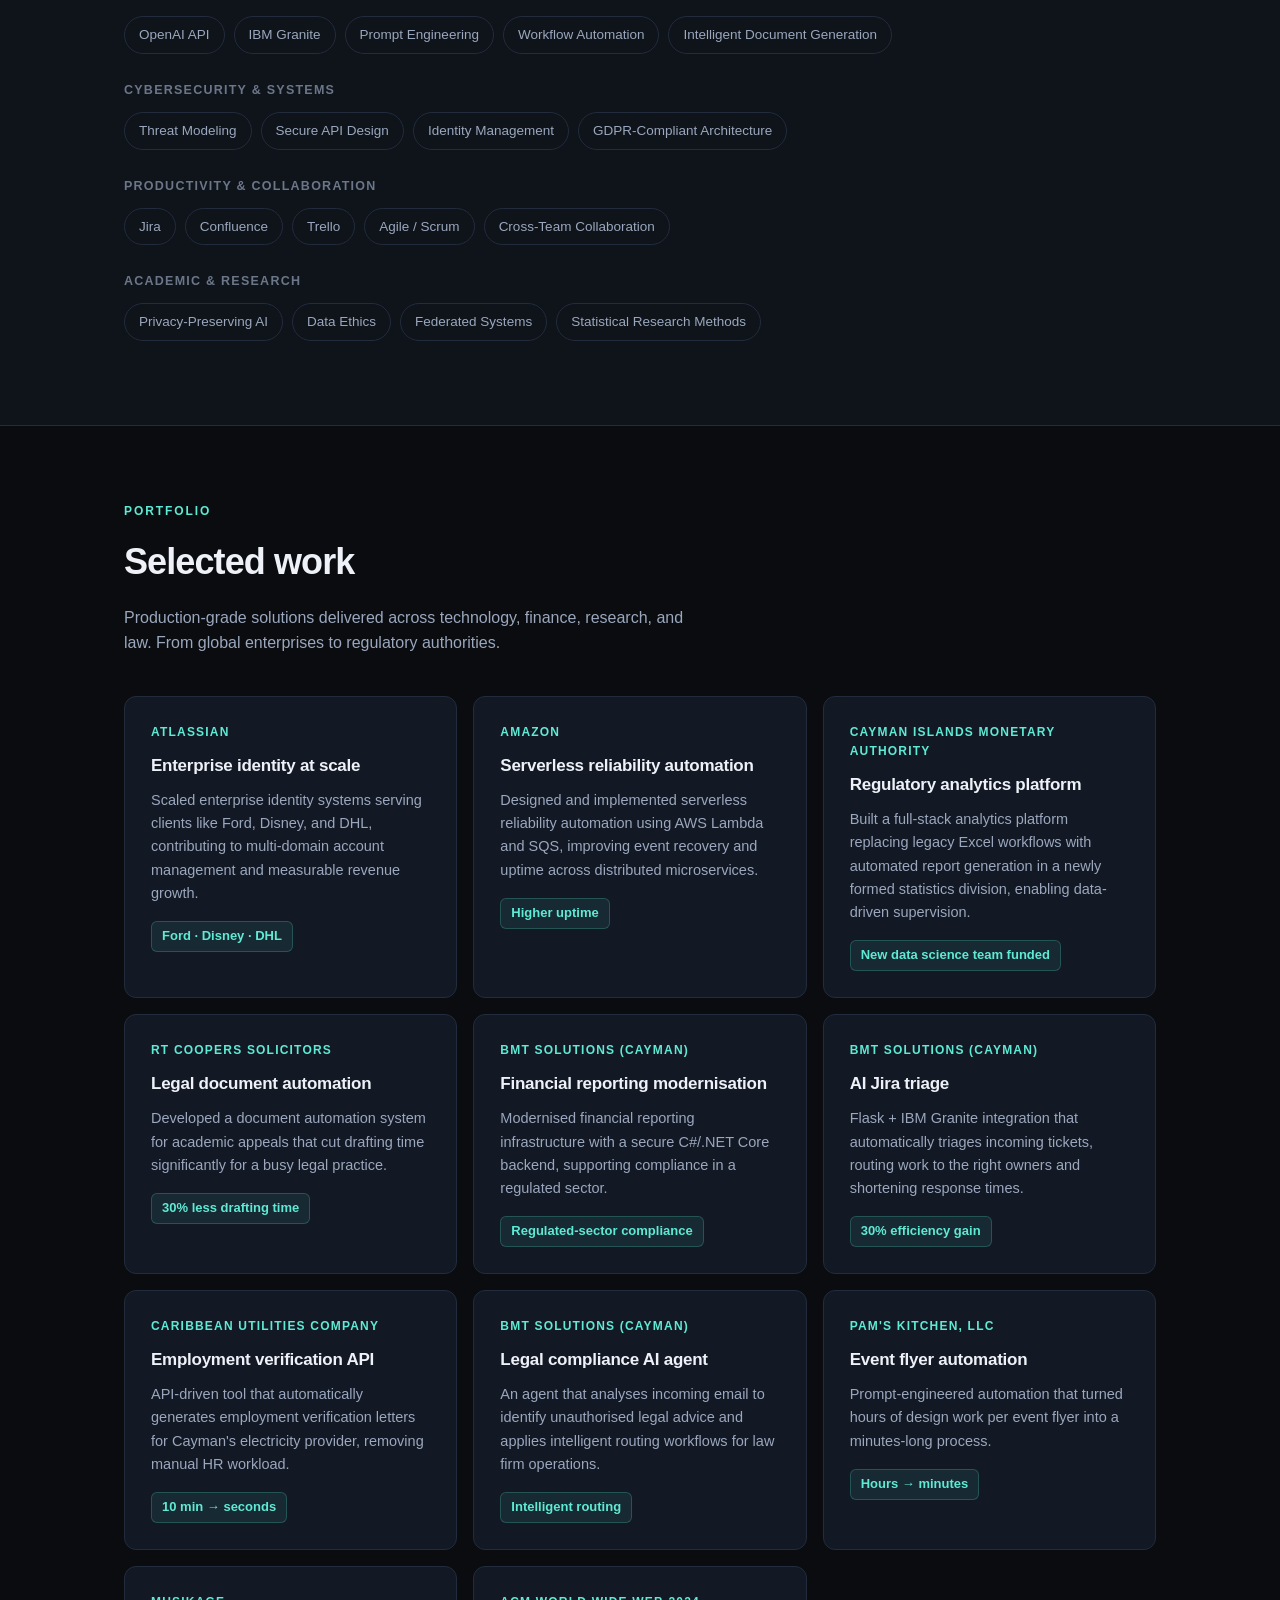
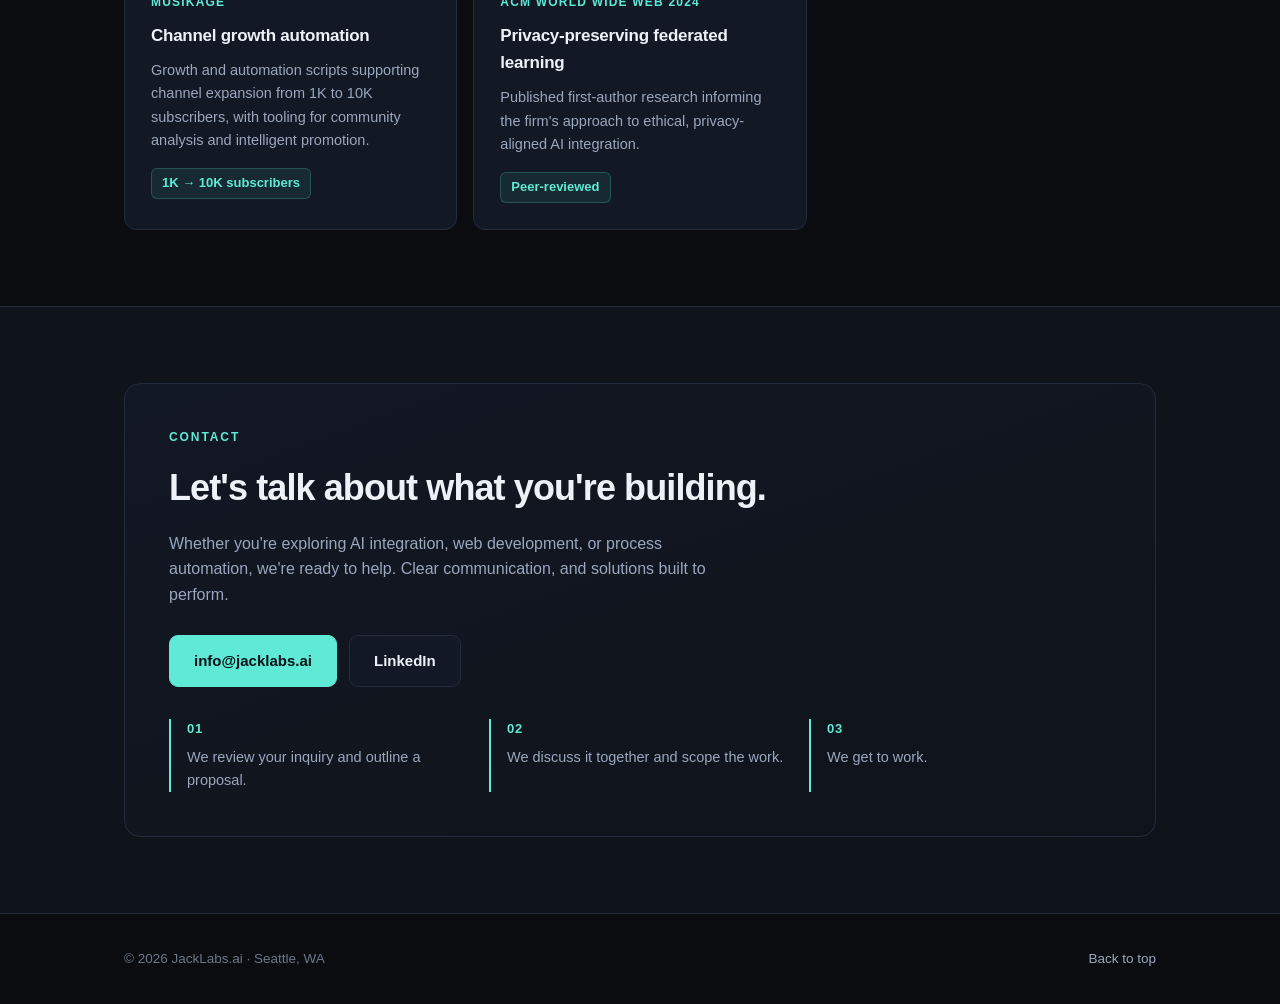
==== commit 32b6b0c1: "Headshot + info@ contact" ====
--- a/index.html
+++ b/index.html
@@ -90,10 +90,8 @@
 /* LEADERSHIP */
 .leader{display:grid;grid-template-columns:280px 1fr;gap:36px;align-items:start}
 @media(max-width:760px){.leader{grid-template-columns:1fr}}
-.photo{aspect-ratio:4/5;border-radius:14px;border:1px solid var(--line);background:
-  radial-gradient(circle at 50% 32%,rgba(94,234,212,.12),transparent 60%),
-  repeating-linear-gradient(45deg,#111823,#111823 10px,#0e141d 10px,#0e141d 20px);
-  display:grid;place-items:center;text-align:center;padding:20px;color:var(--ink-faint);font-size:13px}
+.photo{aspect-ratio:4/5;border-radius:14px;border:1px solid var(--line);overflow:hidden;background:var(--card);position:relative}
+.photo img{width:100%;height:100%;object-fit:cover;object-position:50% 16%;display:block}
 .leader h3{font-size:20px;margin:0 0 2px;letter-spacing:-.02em}
 .role{color:var(--accent);font-size:13.5px;margin:0 0 18px;font-weight:600;letter-spacing:.02em}
 .leader p{color:var(--ink-dim);font-size:15.5px;margin:0 0 14px}
@@ -220,7 +218,7 @@
       <h2>The person doing the work</h2>
     </div>
     <div class="leader">
-      <div class="photo">PHOTO<br><span class="mono" style="font-size:11px">assets/nayil.jpg</span></div>
+      <div class="photo"><img src="assets/nayil.jpg" alt="Nayil Arana, Principal and Software Engineer at JackLabs.ai" width="800" height="1000"></div>
       <div>
         <h3>Nayil Arana</h3>
         <p class="role">Principal &amp; Software Engineer</p>
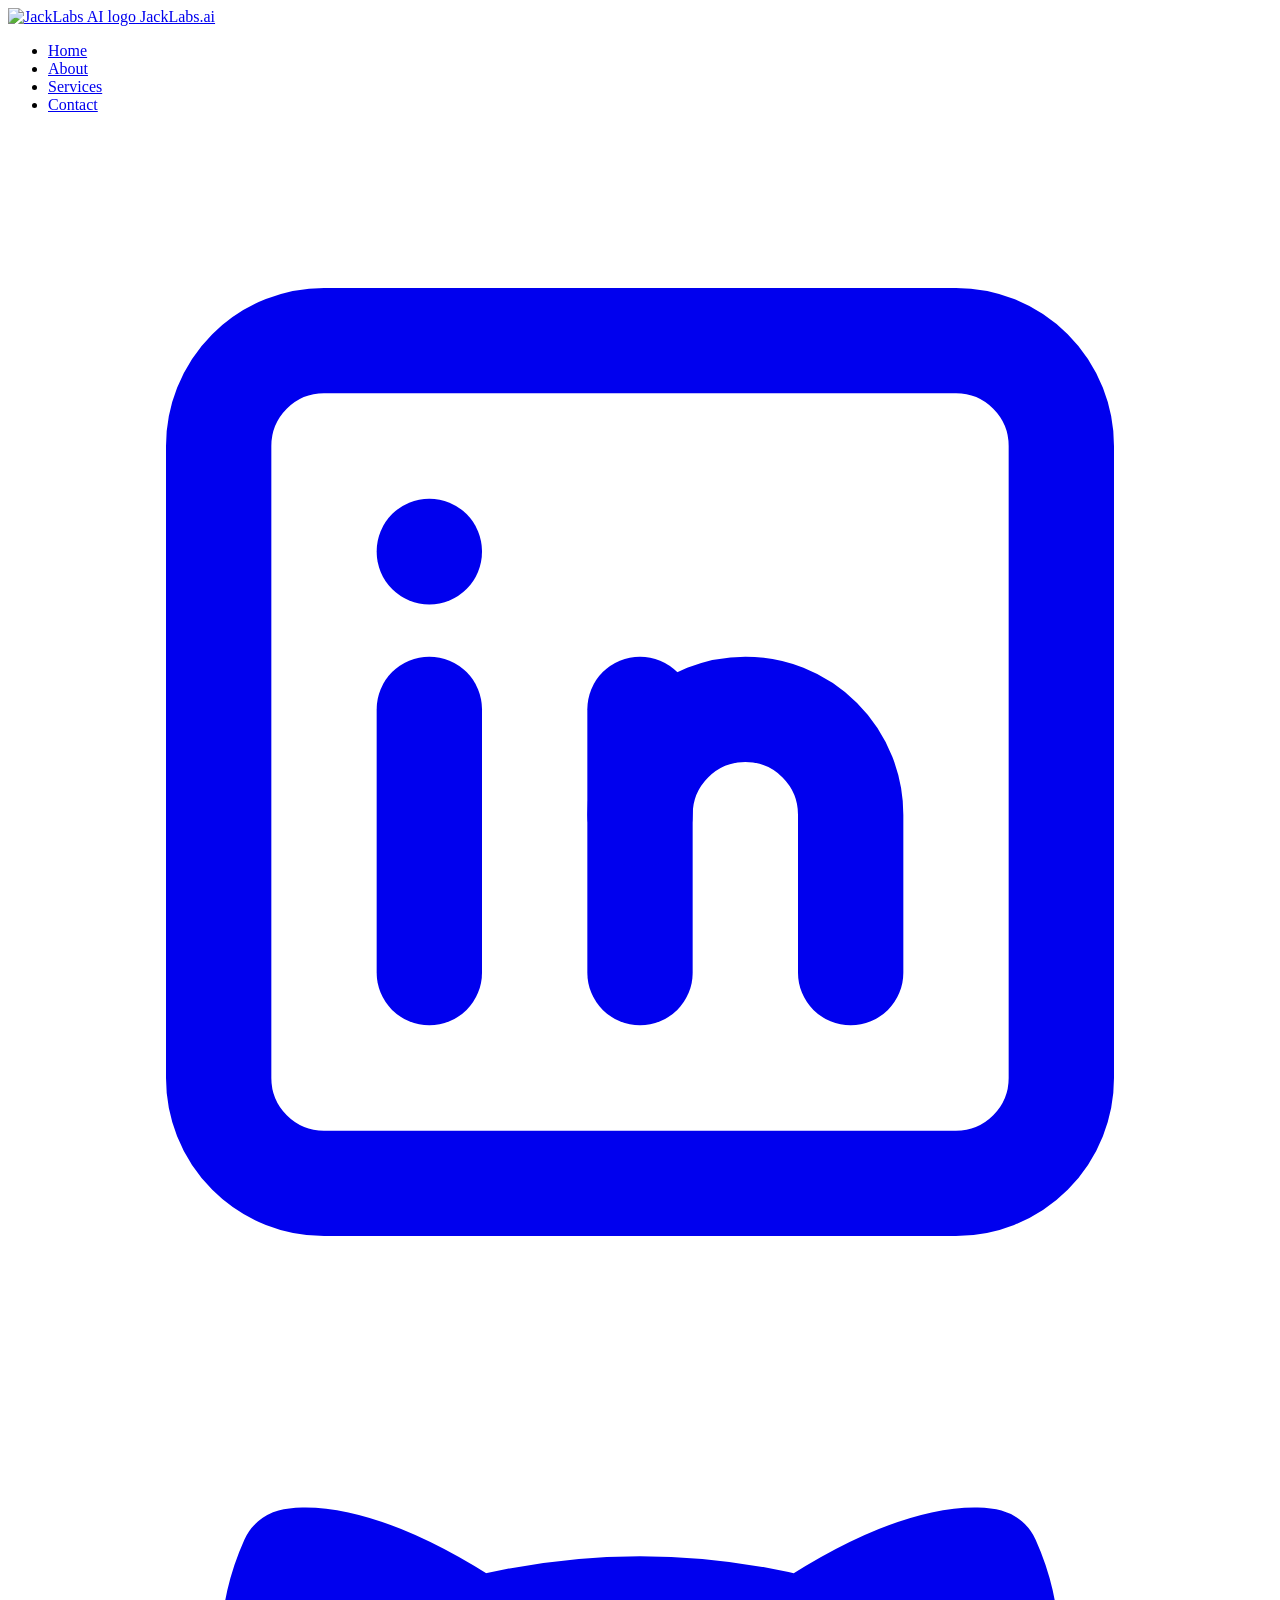
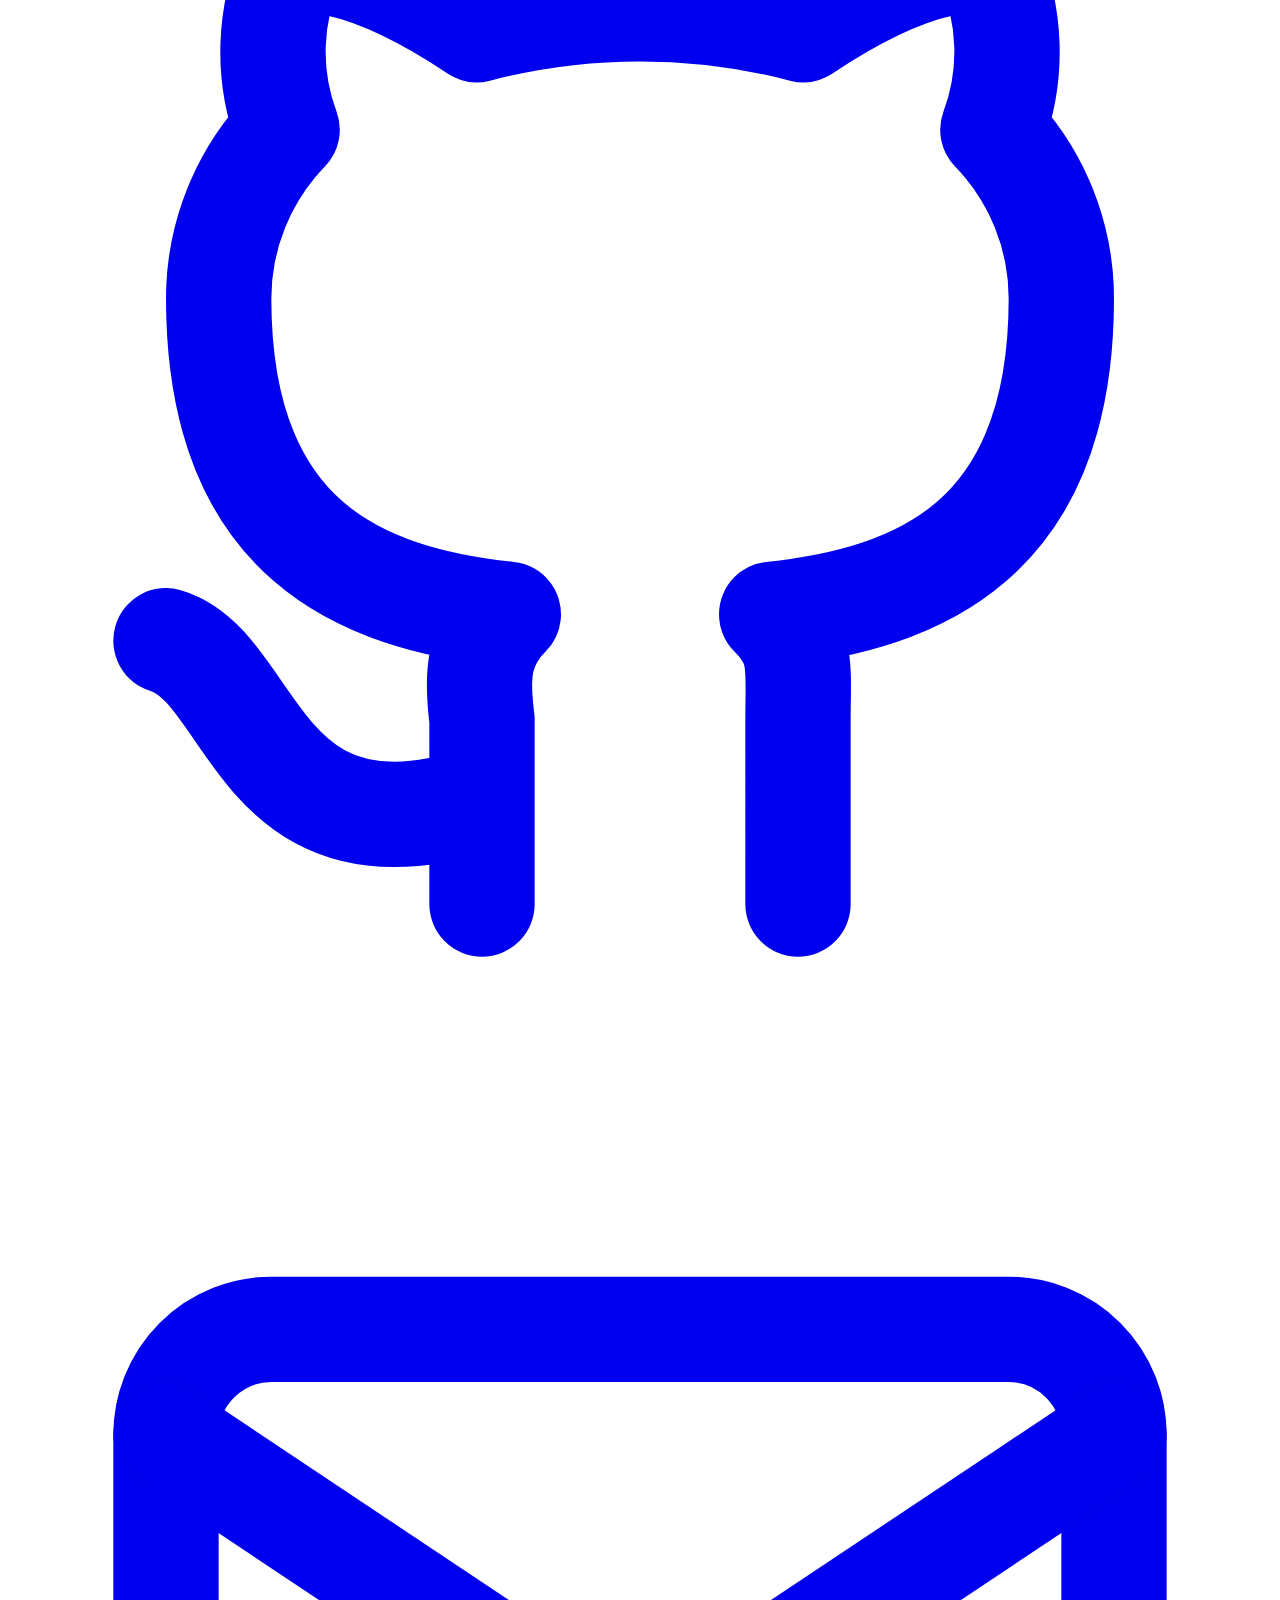
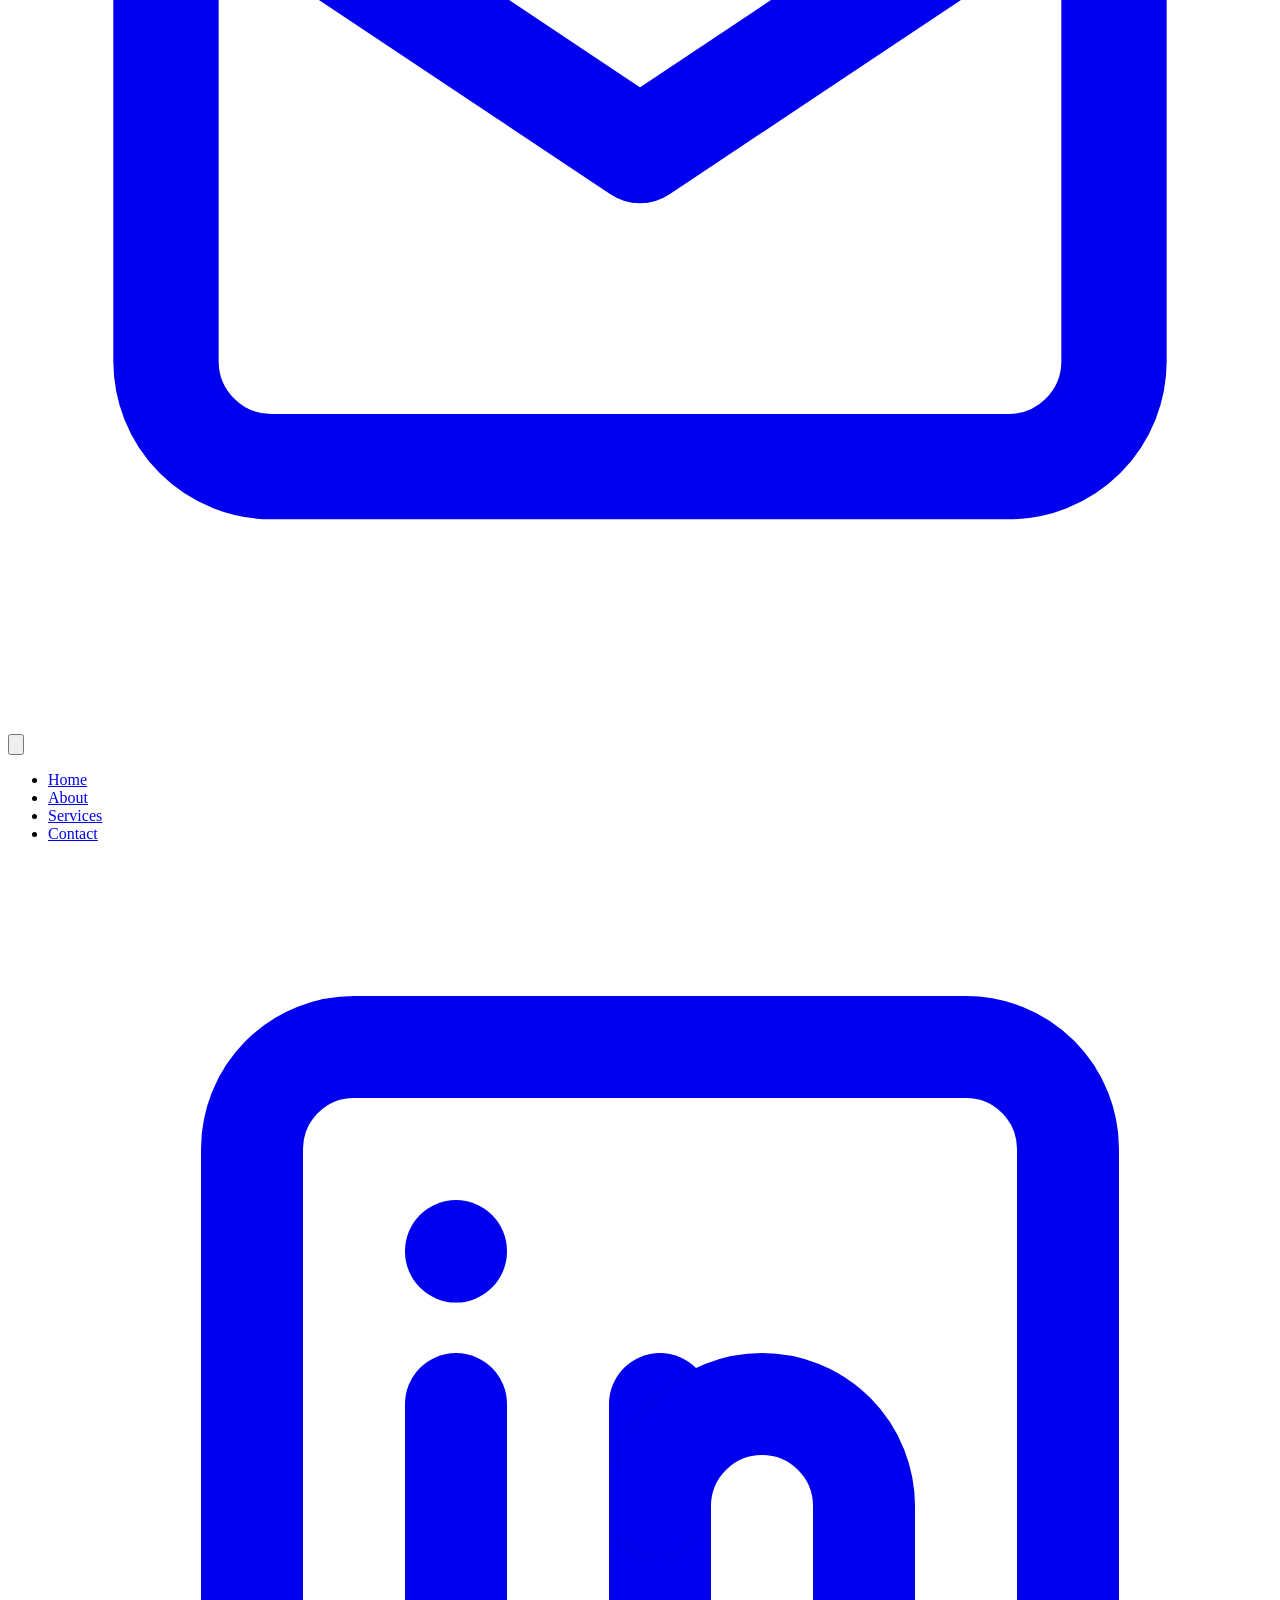
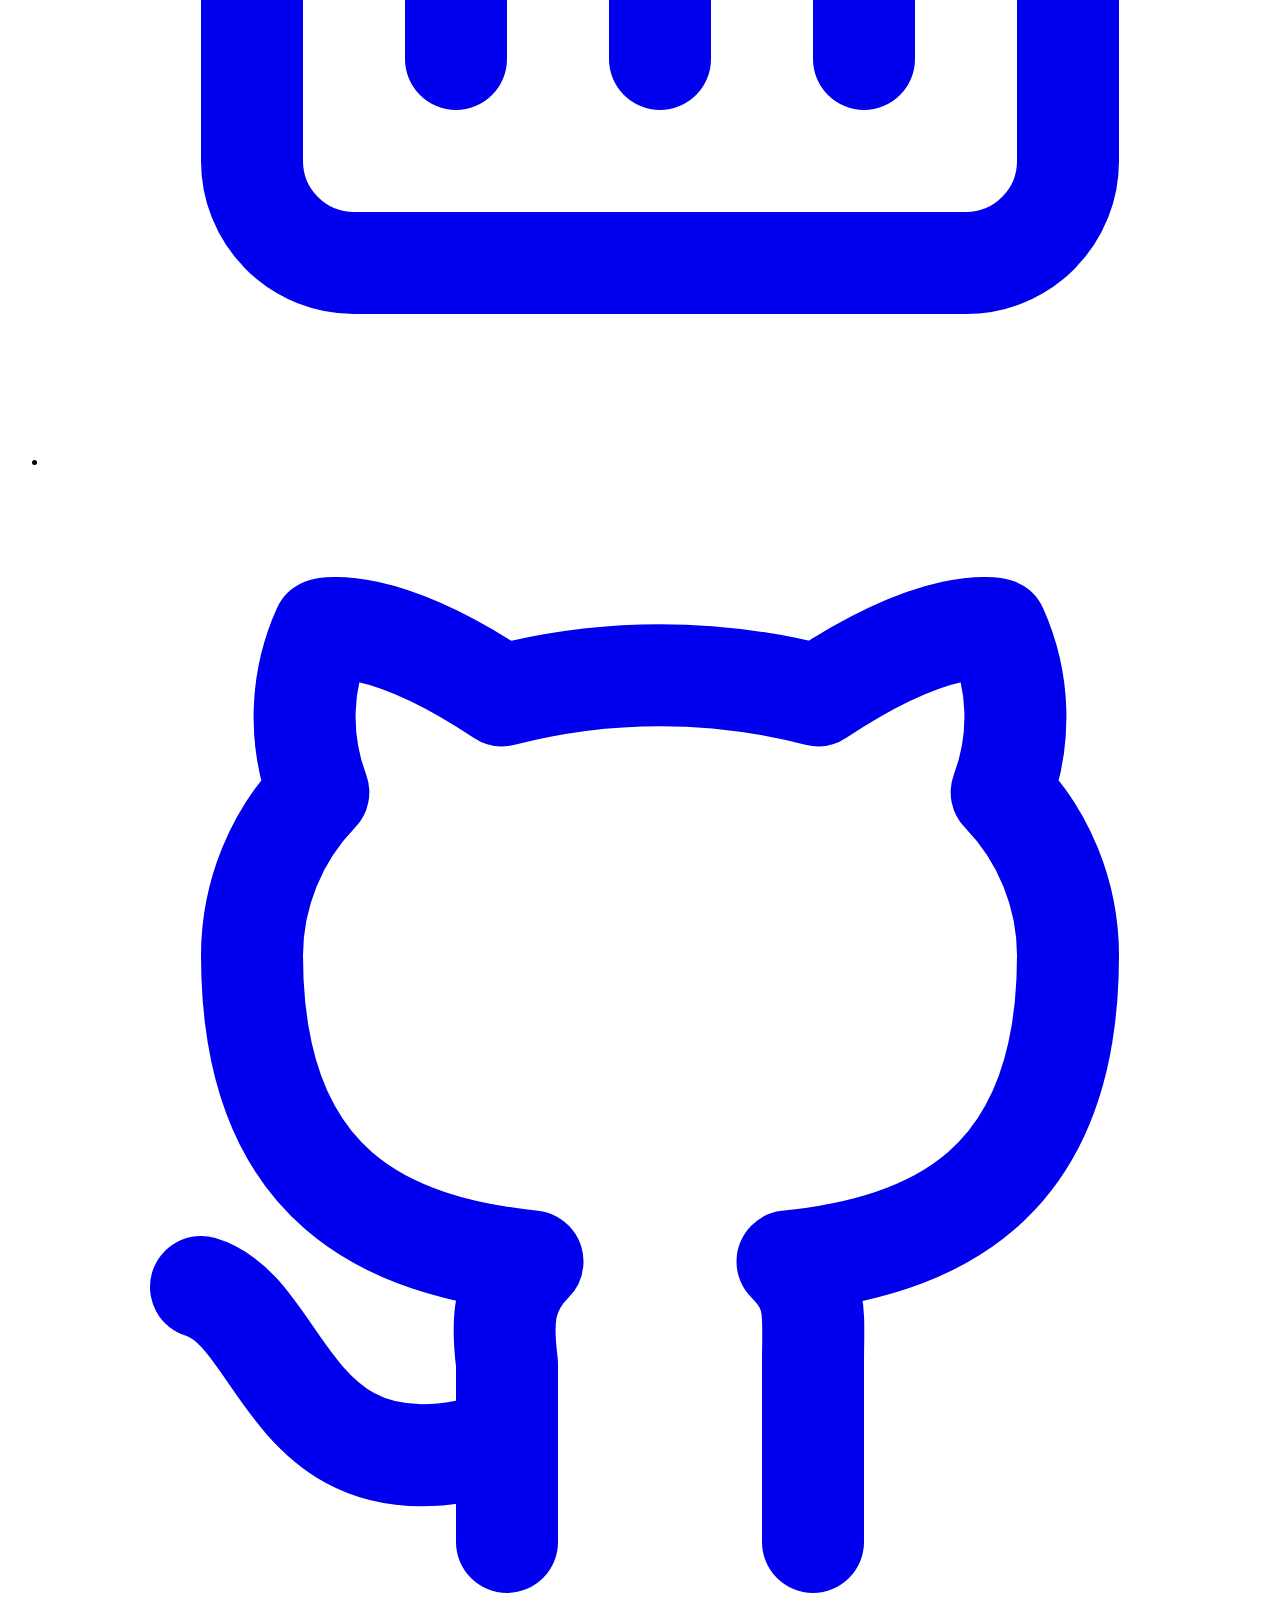
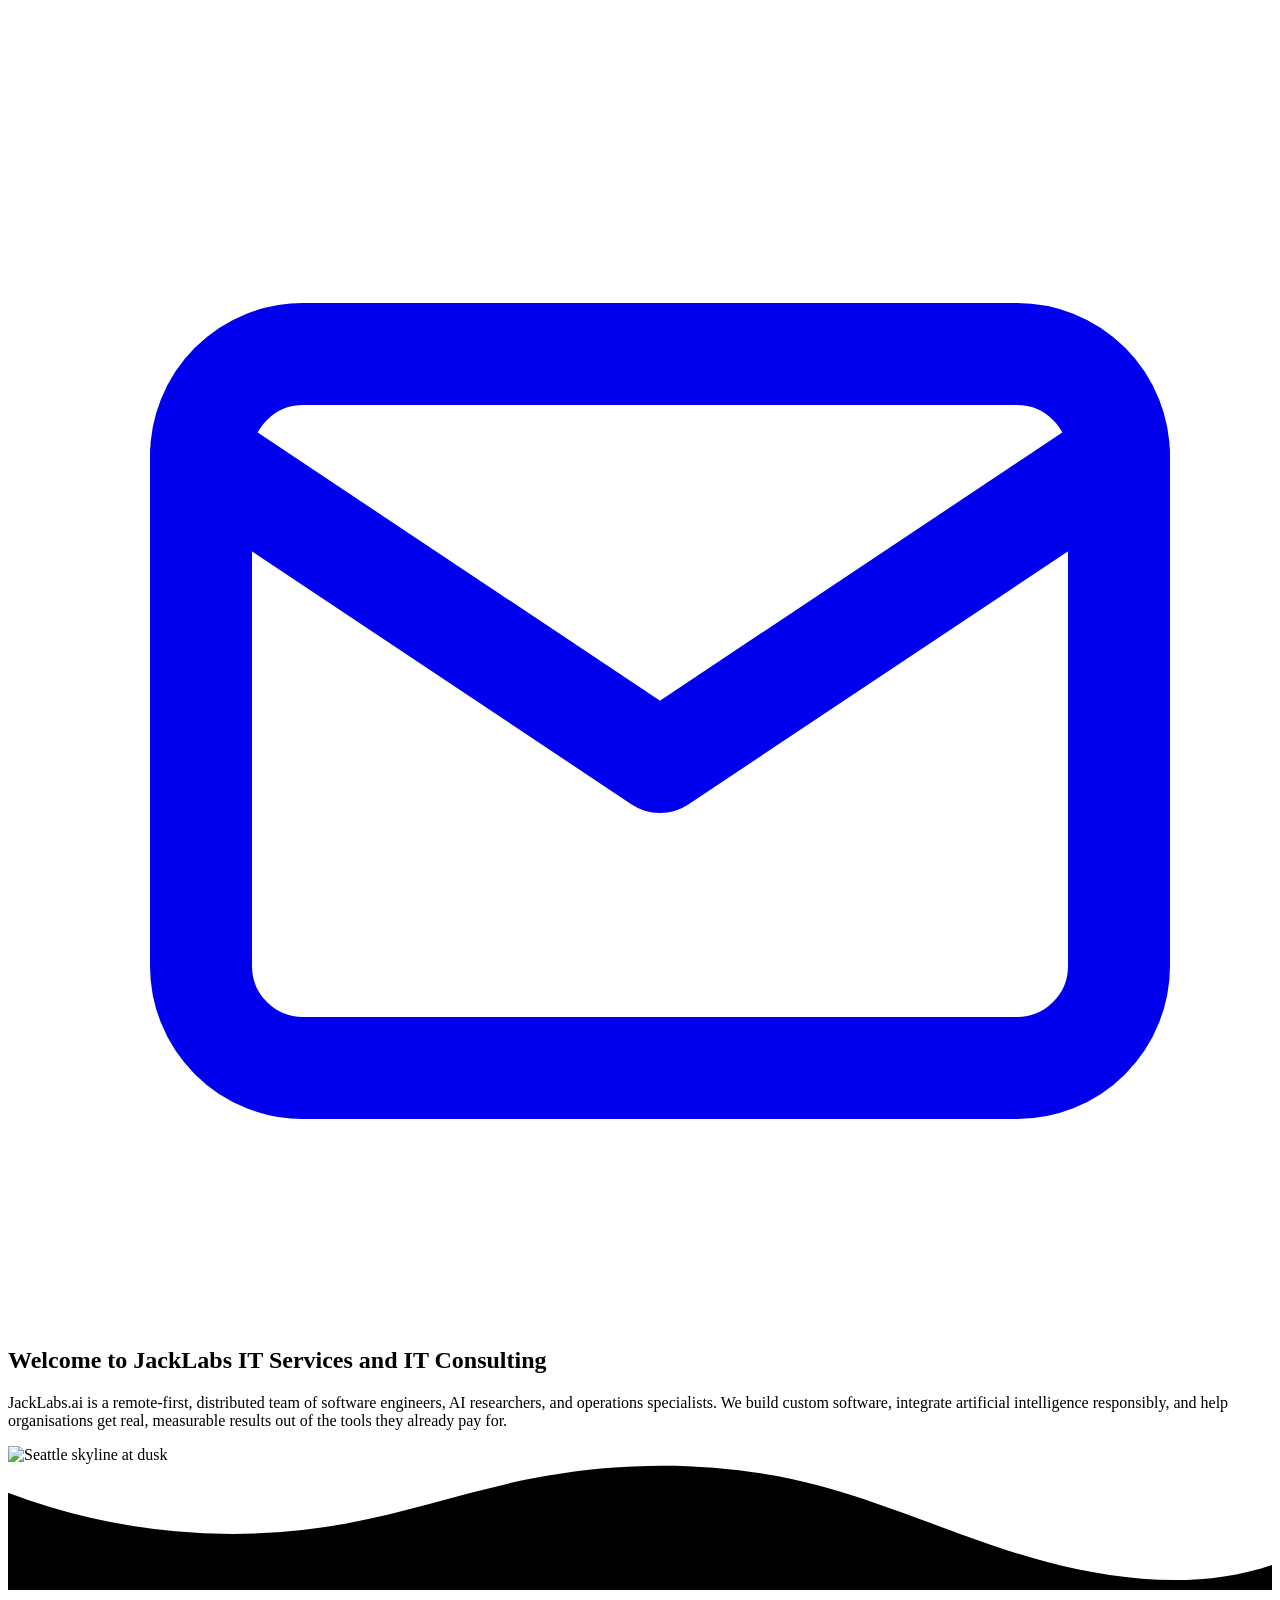
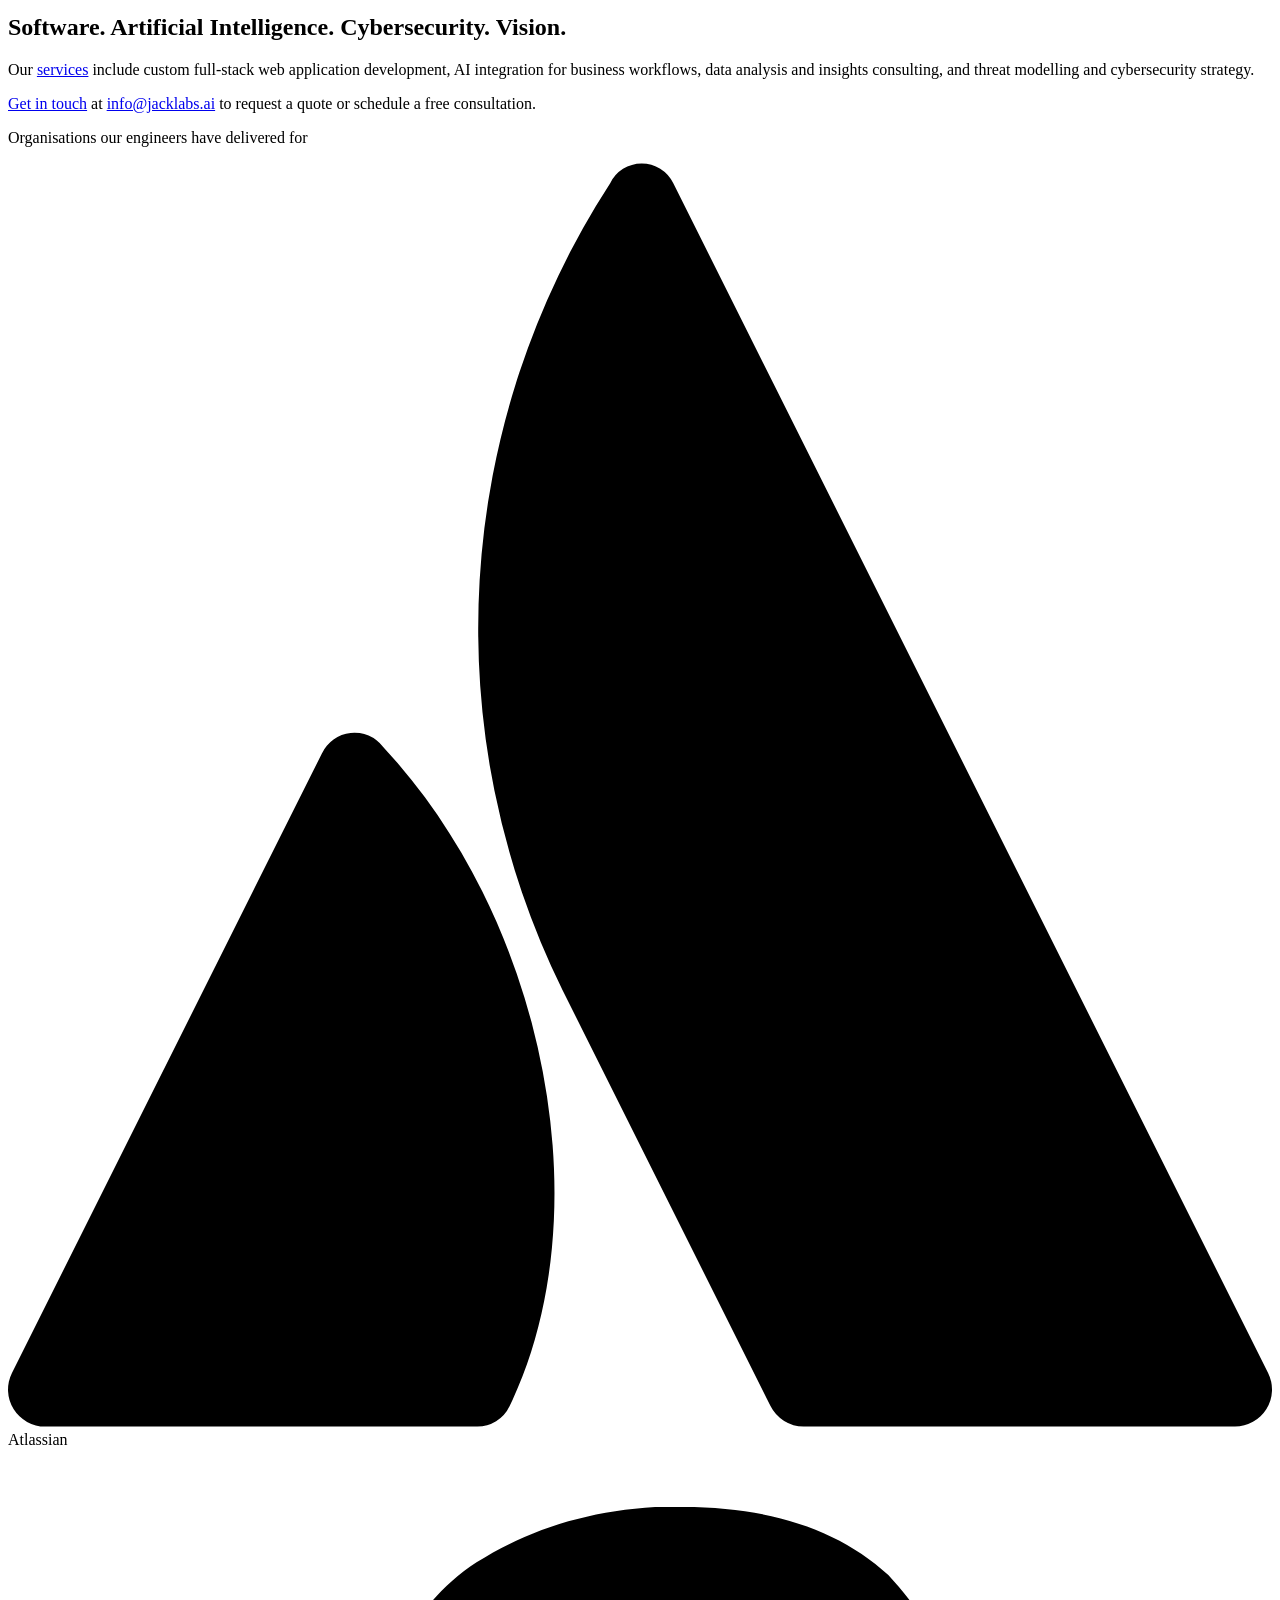
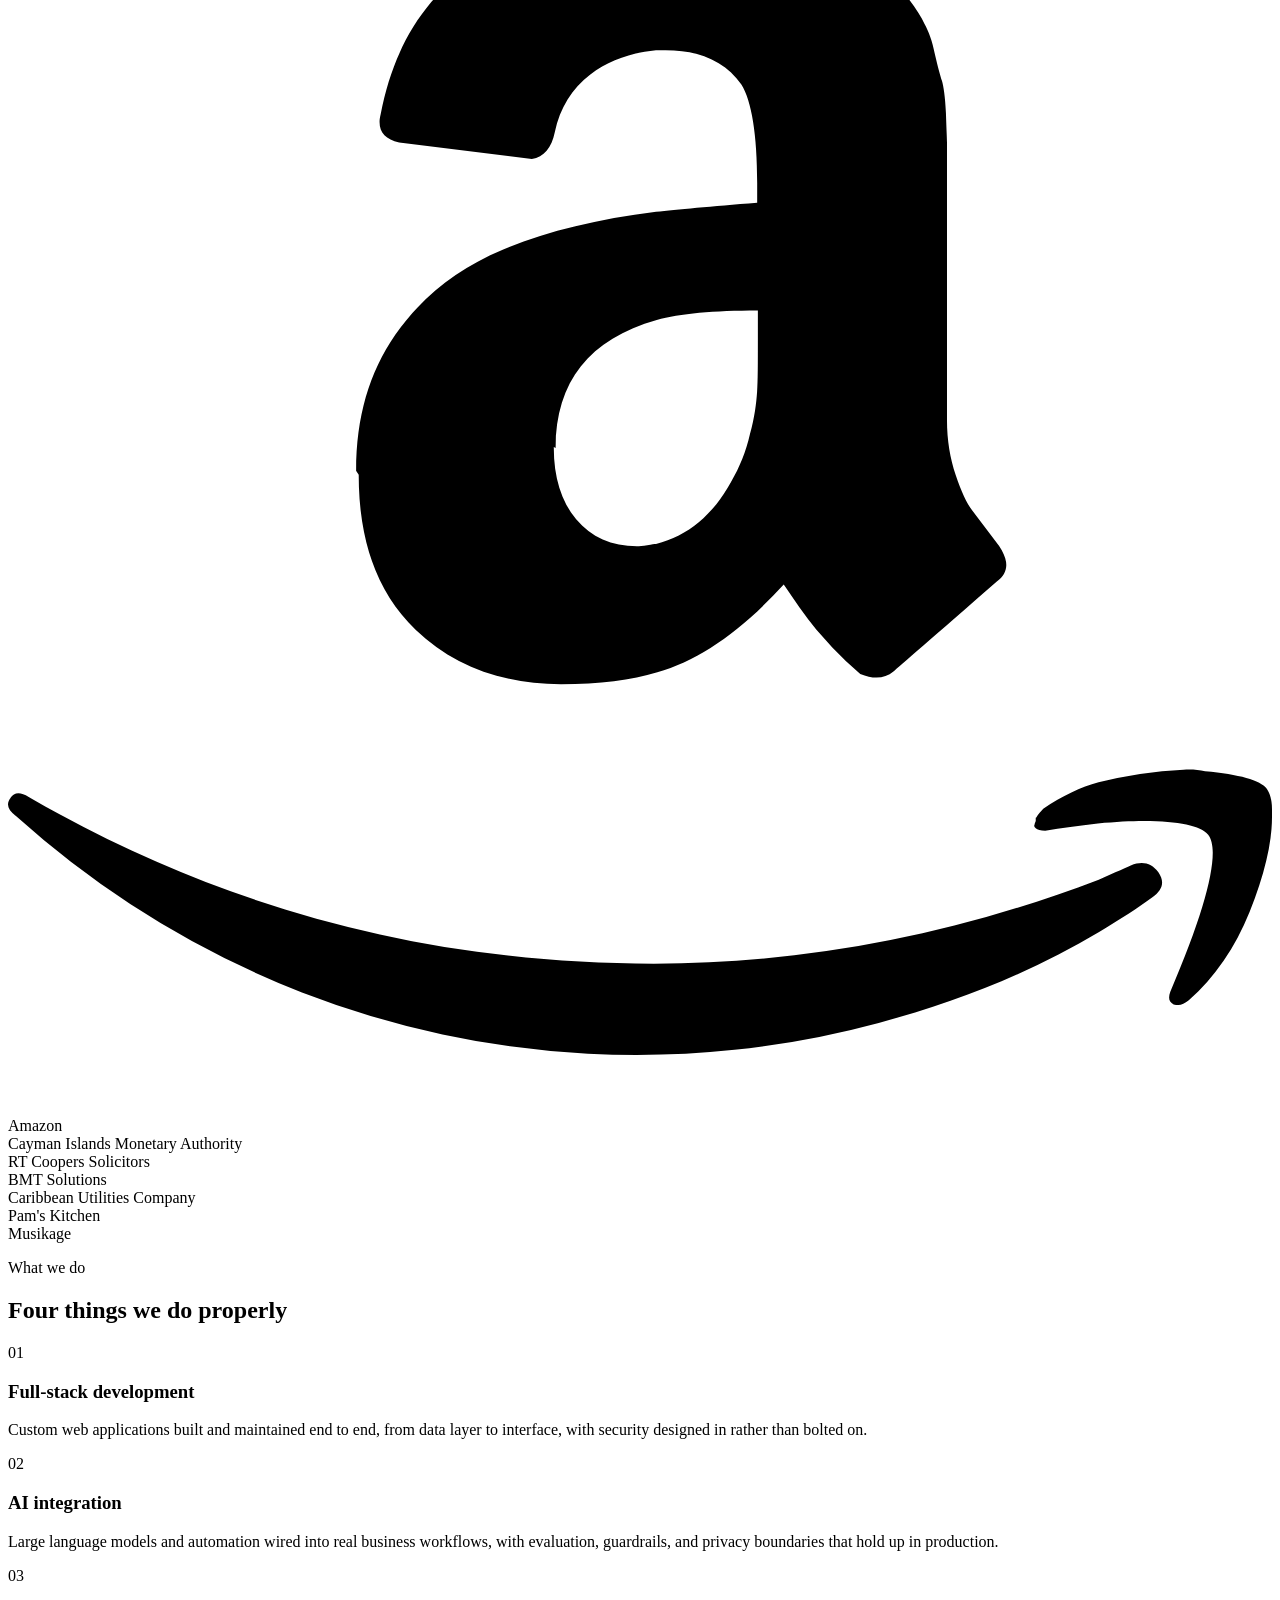
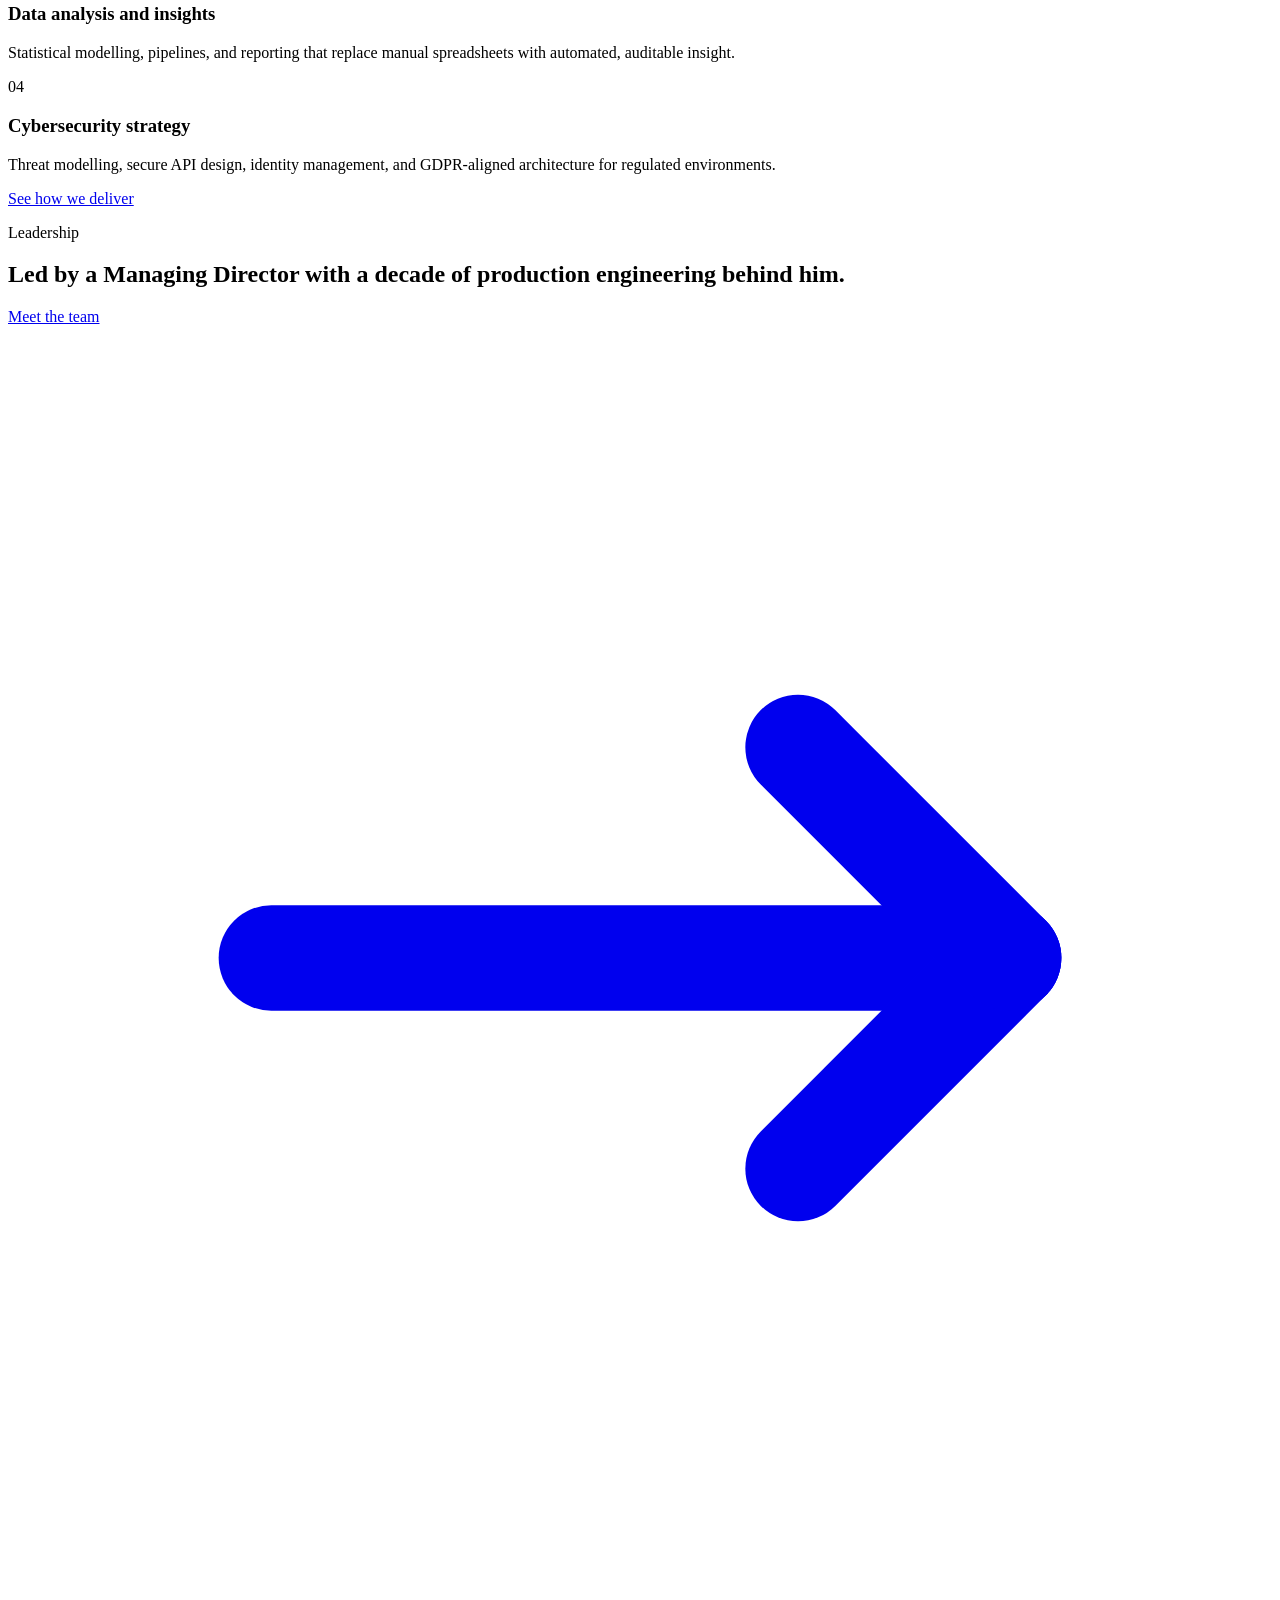
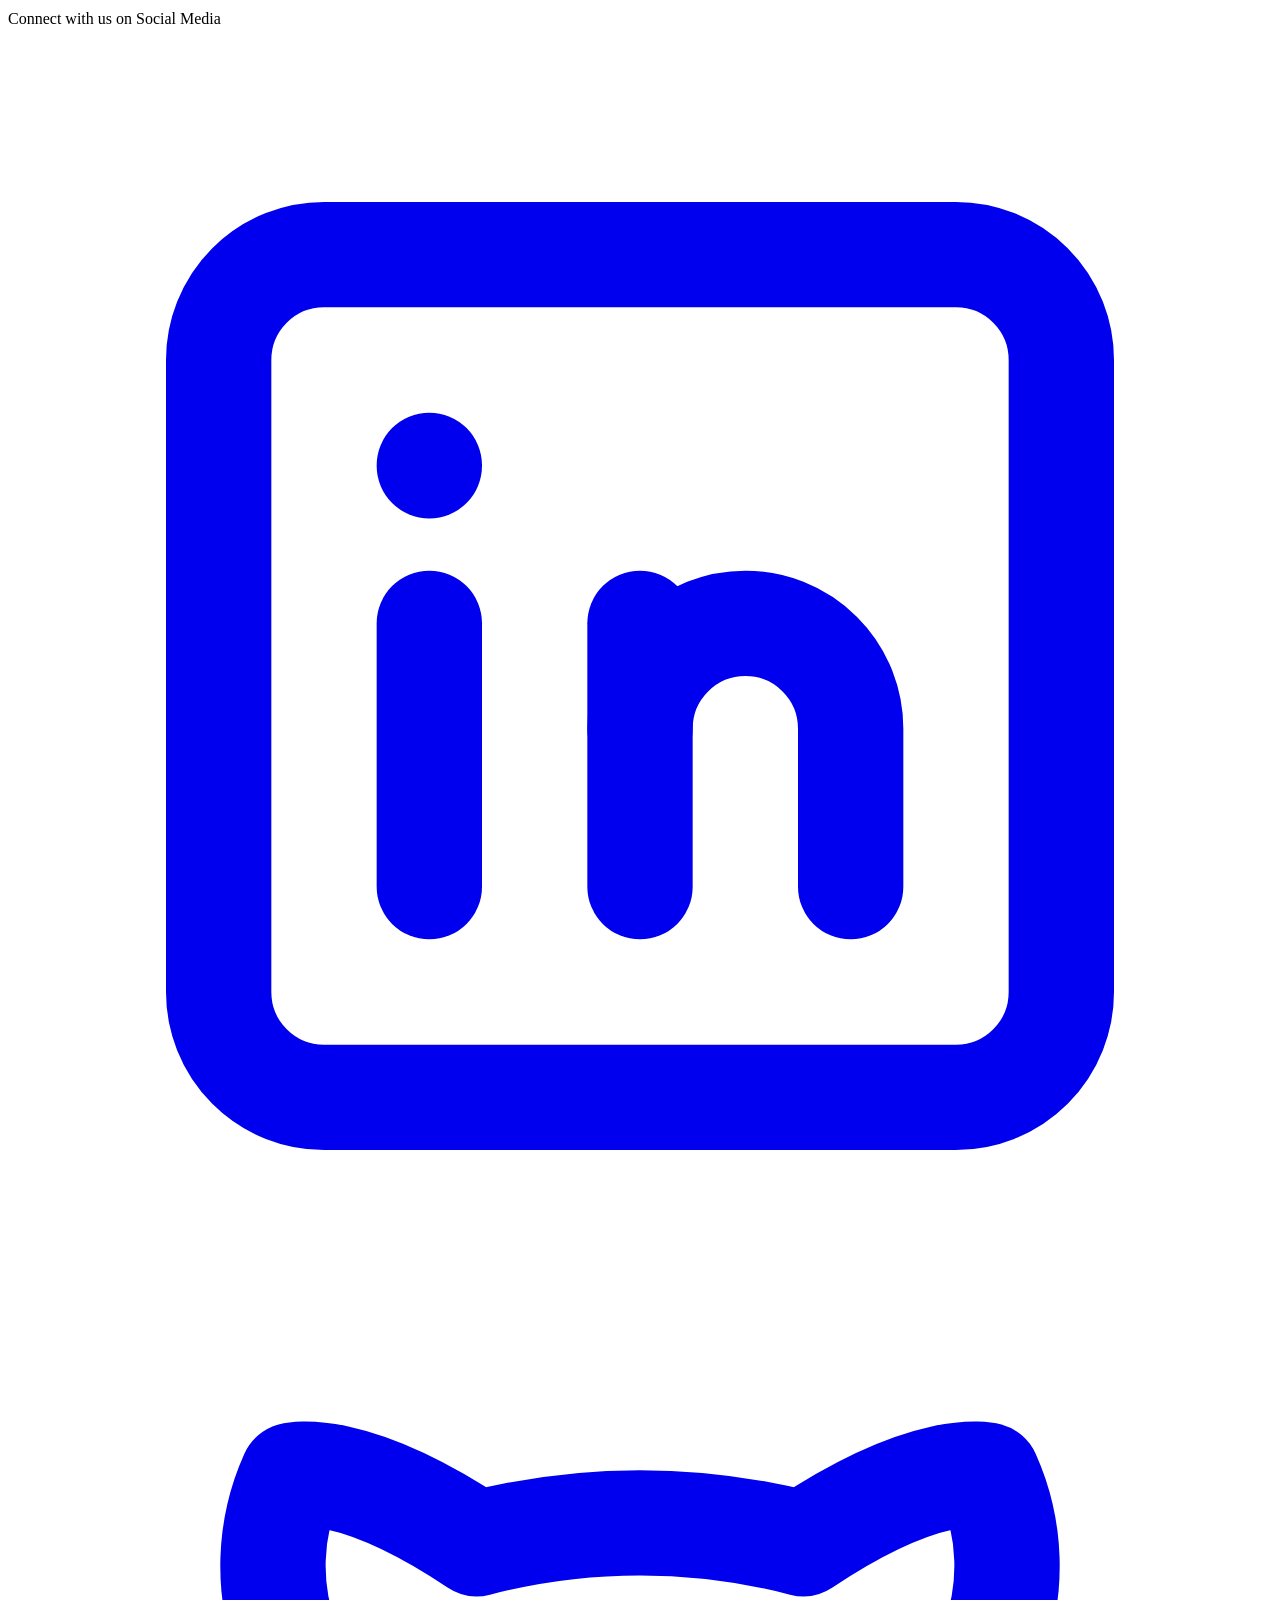
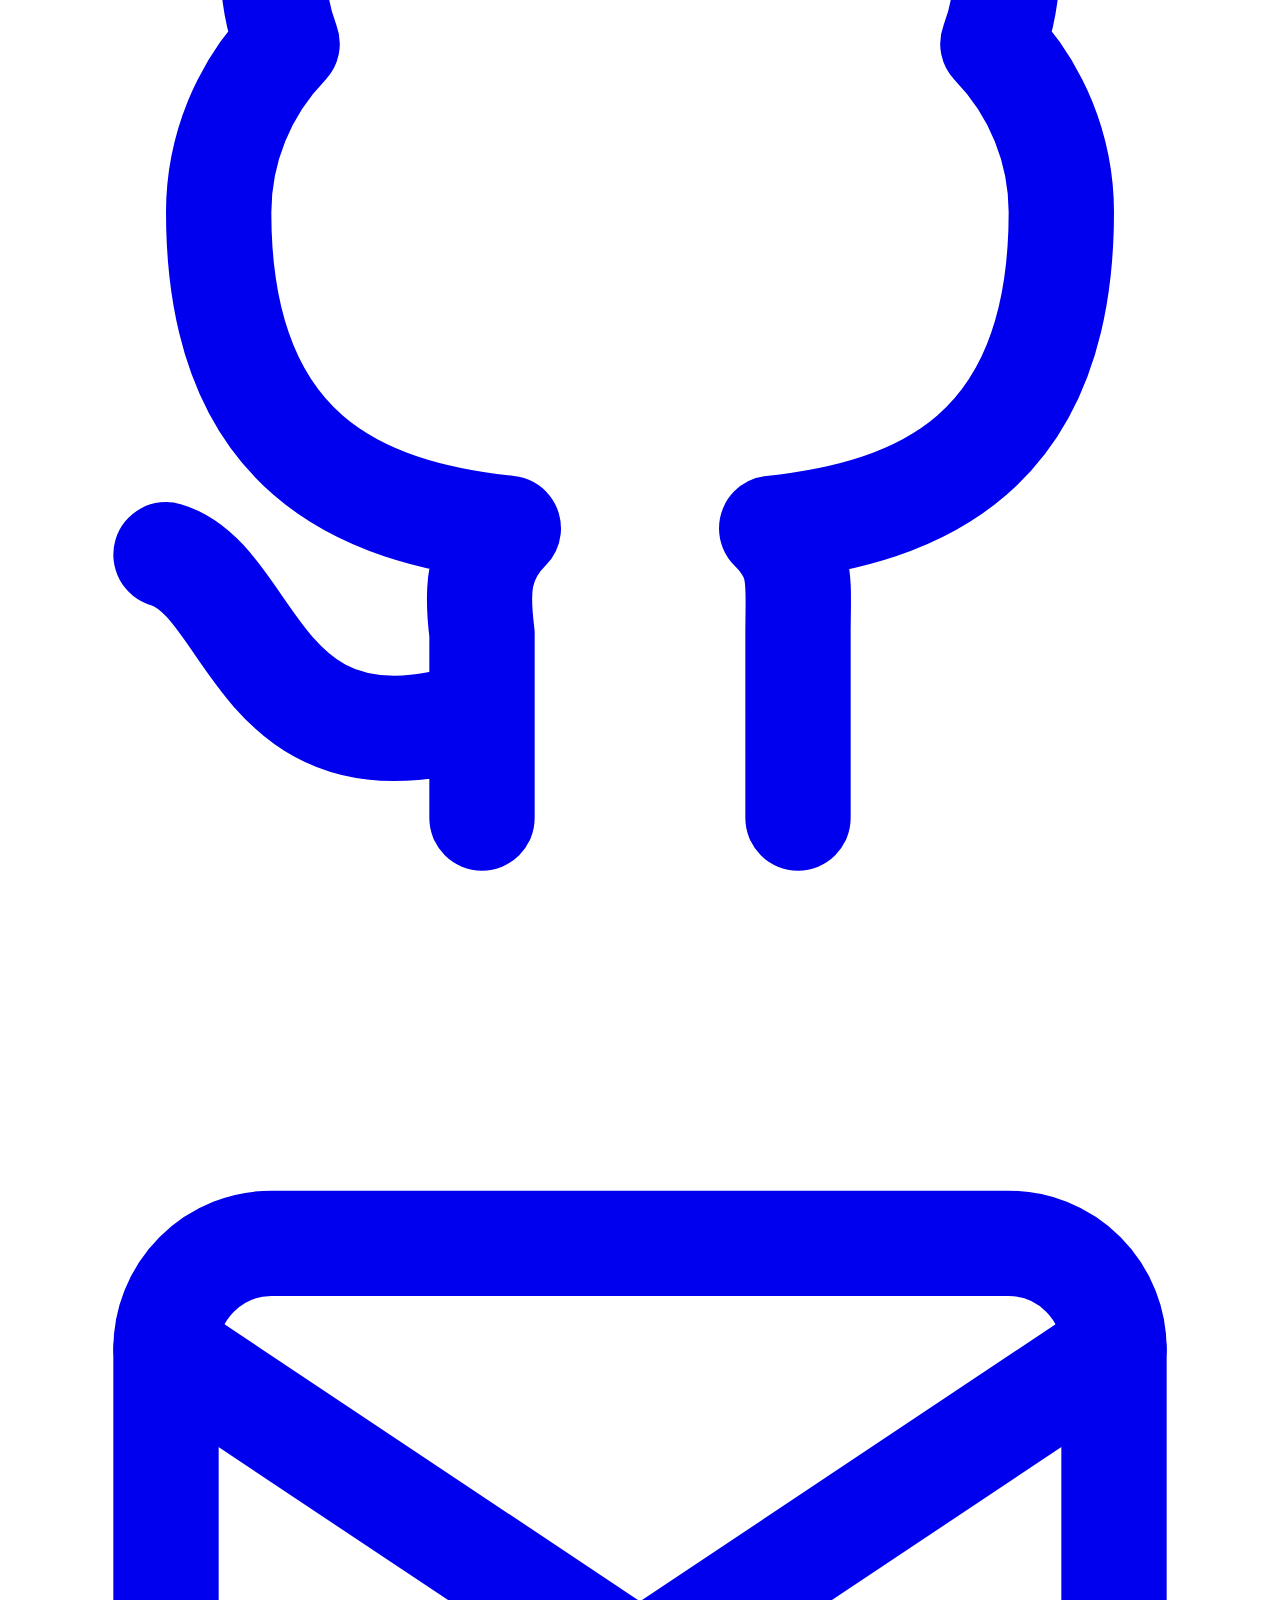
==== commit a91ebaa5: "Rebuild in original gold template: index.html" ====
--- a/index.html
+++ b/index.html
@@ -1,403 +1,193 @@
-<!DOCTYPE html>
-<html lang="en">
-<head>
-<meta charset="utf-8">
-<meta name="viewport" content="width=device-width, initial-scale=1">
-<title>JackLabs.ai — Ethical AI-Enabled Consultancy &amp; Development Studio</title>
-<meta name="description" content="JackLabs.ai designs and deploys targeted, secure, human-aligned systems: full-stack development, AI integration, data analysis, and cybersecurity strategy.">
-<meta property="og:title" content="JackLabs.ai — Ethical AI-Enabled Consultancy">
-<meta property="og:description" content="Practical, ethical, accessible technology. Full-stack development, AI integration, data and security consulting.">
-<meta property="og:type" content="website">
-<meta property="og:url" content="https://jacklabs.ai/">
-<style>
-:root{
-  --bg:#0a0c10;
-  --bg-soft:#0f131a;
-  --card:#121824;
-  --card-hi:#182031;
-  --line:#222c3d;
-  --ink:#eef2f8;
-  --ink-dim:#9aa7bd;
-  --ink-faint:#6b7789;
-  --accent:#5eead4;
-  --accent-2:#7dd3fc;
-  --max:1080px;
-}
-*{box-sizing:border-box}
-html{scroll-behavior:smooth}
-body{
-  margin:0;background:var(--bg);color:var(--ink);
-  font-family:-apple-system,BlinkMacSystemFont,"Segoe UI",Inter,Roboto,Helvetica,Arial,sans-serif;
-  line-height:1.6;-webkit-font-smoothing:antialiased;
-}
-a{color:inherit}
-.wrap{max-width:var(--max);margin:0 auto;padding:0 24px}
-.mono{font-family:ui-monospace,SFMono-Regular,Menlo,Consolas,monospace}
-
-/* NAV */
-header{position:sticky;top:0;z-index:50;background:rgba(10,12,16,.82);backdrop-filter:blur(12px);border-bottom:1px solid var(--line)}
-.nav{display:flex;align-items:center;justify-content:space-between;height:68px}
-.brand{display:flex;align-items:center;gap:10px;font-weight:700;letter-spacing:-.01em;text-decoration:none;font-size:17px}
-.brand .mark{width:26px;height:26px;border-radius:7px;background:linear-gradient(135deg,var(--accent),var(--accent-2));display:grid;place-items:center;color:#04121a;font-size:13px;font-weight:900}
-.nav nav{display:flex;gap:26px;font-size:14px;color:var(--ink-dim)}
-.nav nav a{text-decoration:none;transition:color .15s}
-.nav nav a:hover{color:var(--ink)}
-.nav .cta{background:var(--accent);color:#04121a;font-weight:600;padding:9px 16px;border-radius:8px;text-decoration:none;font-size:14px}
-@media(max-width:820px){.nav nav{display:none}}
-
-/* HERO */
-.hero{padding:96px 0 72px;position:relative;overflow:hidden}
-.hero:before{content:"";position:absolute;inset:-40% 20% 40% 40%;background:radial-gradient(circle at 50% 50%,rgba(94,234,212,.10),transparent 62%);pointer-events:none}
-.eyebrow{display:inline-flex;align-items:center;gap:8px;font-size:12px;letter-spacing:.14em;text-transform:uppercase;color:var(--accent);border:1px solid rgba(94,234,212,.28);background:rgba(94,234,212,.06);padding:6px 12px;border-radius:999px;margin-bottom:26px}
-h1{font-size:clamp(34px,5.2vw,58px);line-height:1.08;letter-spacing:-.03em;margin:0 0 22px;max-width:20ch;font-weight:800}
-h1 .grad{background:linear-gradient(100deg,var(--accent),var(--accent-2));-webkit-background-clip:text;background-clip:text;color:transparent}
-.lede{font-size:clamp(16px,2vw,19px);color:var(--ink-dim);max-width:60ch;margin:0 0 34px}
-.btnrow{display:flex;gap:12px;flex-wrap:wrap}
-.btn{display:inline-block;padding:13px 24px;border-radius:9px;text-decoration:none;font-weight:600;font-size:15px;border:1px solid var(--line);transition:transform .12s,background .15s,border-color .15s}
-.btn.primary{background:var(--accent);color:#04121a;border-color:var(--accent)}
-.btn.primary:hover{background:#7ff0dc}
-.btn.ghost{color:var(--ink);background:var(--card)}
-.btn.ghost:hover{background:var(--card-hi);border-color:#33415a}
-.btn:hover{transform:translateY(-1px)}
-
-/* STATS */
-.stats{display:grid;grid-template-columns:repeat(4,1fr);gap:1px;background:var(--line);border:1px solid var(--line);border-radius:12px;overflow:hidden;margin:12px 0 8px}
-.stat{background:var(--bg-soft);padding:20px 22px}
-.stat b{display:block;font-size:22px;letter-spacing:-.02em;margin-bottom:2px}
-.stat span{font-size:12.5px;color:var(--ink-faint)}
-@media(max-width:760px){.stats{grid-template-columns:repeat(2,1fr)}}
-
-/* SECTIONS */
-section{padding:76px 0;border-top:1px solid var(--line)}
-.sec-head{margin-bottom:40px}
-.sec-label{font-size:12px;letter-spacing:.16em;text-transform:uppercase;color:var(--accent);margin-bottom:12px;font-weight:600}
-h2{font-size:clamp(26px,3.4vw,36px);letter-spacing:-.025em;margin:0 0 14px;font-weight:750}
-.sub{color:var(--ink-dim);max-width:64ch;margin:0;font-size:16px}
-
-/* CARDS */
-.grid{display:grid;gap:16px}
-.g4{grid-template-columns:repeat(4,1fr)}
-.g3{grid-template-columns:repeat(3,1fr)}
-.g2{grid-template-columns:repeat(2,1fr)}
-@media(max-width:900px){.g4,.g3{grid-template-columns:repeat(2,1fr)}}
-@media(max-width:620px){.g4,.g3,.g2{grid-template-columns:1fr}}
-.card{background:var(--card);border:1px solid var(--line);border-radius:12px;padding:24px;transition:border-color .15s,background .15s}
-.card:hover{border-color:#33415a;background:var(--card-hi)}
-.card h3{font-size:16px;margin:0 0 8px;letter-spacing:-.01em}
-.card p{margin:0;color:var(--ink-dim);font-size:14.5px}
-.icon{width:34px;height:34px;border-radius:9px;display:grid;place-items:center;margin-bottom:14px;background:rgba(94,234,212,.10);color:var(--accent);font-size:16px}
-
-/* LEADERSHIP */
-.leader{display:grid;grid-template-columns:280px 1fr;gap:36px;align-items:start}
-@media(max-width:760px){.leader{grid-template-columns:1fr}}
-.photo{aspect-ratio:4/5;border-radius:14px;border:1px solid var(--line);overflow:hidden;background:var(--card);position:relative}
-.photo img{width:100%;height:100%;object-fit:cover;object-position:50% 16%;display:block}
-.leader h3{font-size:20px;margin:0 0 2px;letter-spacing:-.02em}
-.role{color:var(--accent);font-size:13.5px;margin:0 0 18px;font-weight:600;letter-spacing:.02em}
-.leader p{color:var(--ink-dim);font-size:15.5px;margin:0 0 14px}
-
-/* SKILLS CLOUD */
-.cloud{display:flex;flex-wrap:wrap;gap:9px;margin-bottom:8px}
-.groupname{font-size:12.5px;letter-spacing:.1em;text-transform:uppercase;color:var(--ink-faint);margin:26px 0 12px;font-weight:600}
-.groupname:first-of-type{margin-top:0}
-.pill{border:1px solid var(--line);background:var(--bg-soft);color:var(--ink-dim);border-radius:999px;padding:7px 14px;font-size:13.5px;transition:.15s;cursor:default}
-.pill:hover{color:var(--ink);border-color:var(--accent);background:rgba(94,234,212,.07)}
-.pill.hot{color:var(--ink);border-color:rgba(94,234,212,.4);background:rgba(94,234,212,.08)}
-
-/* PORTFOLIO */
-.proj{background:var(--card);border:1px solid var(--line);border-radius:12px;padding:26px;transition:.15s}
-.proj:hover{border-color:#33415a;transform:translateY(-2px)}
-.proj .co{font-size:12px;letter-spacing:.1em;text-transform:uppercase;color:var(--accent);font-weight:650;margin-bottom:10px}
-.proj h3{font-size:17px;margin:0 0 10px;letter-spacing:-.015em}
-.proj p{margin:0;color:var(--ink-dim);font-size:14.5px}
-.metric{display:inline-block;margin-top:16px;font-size:13px;font-weight:700;color:var(--accent);background:rgba(94,234,212,.08);border:1px solid rgba(94,234,212,.22);padding:4px 10px;border-radius:6px}
-
-/* CONTACT */
-.contact-box{background:linear-gradient(160deg,var(--card),var(--bg-soft));border:1px solid var(--line);border-radius:16px;padding:44px}
-@media(max-width:620px){.contact-box{padding:28px}}
-.steps{display:grid;grid-template-columns:repeat(3,1fr);gap:18px;margin:32px 0 0}
-@media(max-width:760px){.steps{grid-template-columns:1fr}}
-.step{border-left:2px solid var(--accent);padding-left:16px}
-.step b{display:block;font-size:13px;color:var(--accent);margin-bottom:6px;letter-spacing:.06em}
-.step p{margin:0;font-size:14.5px;color:var(--ink-dim)}
-
-footer{border-top:1px solid var(--line);padding:34px 0;color:var(--ink-faint);font-size:13.5px;display:flex;justify-content:space-between;gap:16px;flex-wrap:wrap}
-footer a{text-decoration:none;color:var(--ink-dim)}
-footer a:hover{color:var(--accent)}
-</style>
-</head>
-<body>
-
-<header>
-  <div class="wrap nav">
-    <a class="brand" href="#top"><span class="mark">JL</span> JackLabs<span style="color:var(--accent)">.ai</span></a>
-    <nav>
-      <a href="#expertise">Expertise</a>
-      <a href="#leadership">Leadership</a>
-      <a href="#work">Work</a>
-      <a href="#contact">Contact</a>
-    </nav>
-    <a class="cta" href="#contact">Start a project</a>
-  </div>
-</header>
-
-<main id="top">
-
-<section class="hero" style="border-top:none">
-  <div class="wrap">
-    <div class="eyebrow">Est. 2014 · Incorporated 2025</div>
-    <h1>Advanced technology, made <span class="grad">practical</span>.</h1>
-    <p class="lede">JackLabs.ai is an ethical, AI-enabled consultancy and development studio. We design and deploy targeted, secure, human-aligned systems that improve productivity, sharpen decisions, and harden technical resilience. No hype.</p>
-    <div class="btnrow">
-      <a class="btn primary" href="#contact">Book a consultation</a>
-      <a class="btn ghost" href="#work">See selected work</a>
-    </div>
-
-    <div class="stats">
-      <div class="stat"><b>2014</b><span>First asset &amp; client</span></div>
-      <div class="stat"><b>10+ yrs</b><span>Hands-on engineering</span></div>
-      <div class="stat"><b>ACM WWW</b><span>Published research, 2024</span></div>
-      <div class="stat"><b>30–99%</b><span>Measured process cuts</span></div>
-    </div>
-  </div>
-</section>
-
-<section id="expertise">
-  <div class="wrap">
-    <div class="sec-head">
-      <div class="sec-label">Core areas of expertise</div>
-      <h2>Four things we do properly</h2>
-      <p class="sub">Automation scripting, full-stack application development, AI integration and research, and operational consulting for small to mid-sized businesses.</p>
-    </div>
-    <div class="grid g4">
-      <div class="card">
-        <div class="icon">⌘</div>
-        <h3>Full-stack development</h3>
-        <p>Custom web applications built and maintained end to end, from data layer to interface, with security designed in rather than bolted on.</p>
-      </div>
-      <div class="card">
-        <div class="icon">◎</div>
-        <h3>AI integration</h3>
-        <p>LLMs and automation wired into real business workflows, with evaluation, guardrails, and privacy boundaries that hold up in production.</p>
-      </div>
-      <div class="card">
-        <div class="icon">▤</div>
-        <h3>Data analysis</h3>
-        <p>Statistical modelling, pipelines, and reporting that replace manual spreadsheets with automated, auditable insight.</p>
-      </div>
-      <div class="card">
-        <div class="icon">⛨</div>
-        <h3>Cybersecurity strategy</h3>
-        <p>Threat modelling, secure API design, identity management, and GDPR-aligned architecture for regulated environments.</p>
-      </div>
-    </div>
-  </div>
-</section>
-
-<section id="mission" style="background:var(--bg-soft)">
-  <div class="wrap">
-    <div class="grid g2" style="align-items:center">
-      <div>
-        <div class="sec-label">Our mission</div>
-        <h2>Bridge the gap between innovation and execution.</h2>
-        <p class="sub">We help organisations adopt AI and automation responsibly. Every solution we build is designed to empower people, safeguard privacy, and deliver measurable impact without unnecessary complexity or hype.</p>
-      </div>
-      <div class="grid" style="gap:12px">
-        <div class="card" style="padding:18px 20px"><h3 style="font-size:14.5px;margin-bottom:4px">Practical over fashionable</h3><p style="font-size:13.5px">We ship what works in your environment, not what demos well.</p></div>
-        <div class="card" style="padding:18px 20px"><h3 style="font-size:14.5px;margin-bottom:4px">Ethical by architecture</h3><p style="font-size:13.5px">Privacy, consent, and data minimisation are design constraints, not footnotes.</p></div>
-        <div class="card" style="padding:18px 20px"><h3 style="font-size:14.5px;margin-bottom:4px">Human-aligned systems</h3><p style="font-size:13.5px">Tools that raise the ceiling on what your team can do, not replace their judgement.</p></div>
-      </div>
-    </div>
-  </div>
-</section>
-
-<section id="leadership">
-  <div class="wrap">
-    <div class="sec-head">
-      <div class="sec-label">Leadership</div>
-      <h2>The person doing the work</h2>
-    </div>
-    <div class="leader">
-      <div class="photo"><img src="assets/nayil.jpg" alt="Nayil Arana, Principal and Software Engineer at JackLabs.ai" width="800" height="1000"></div>
-      <div>
-        <h3>Nayil Arana</h3>
-        <p class="role">Principal &amp; Software Engineer</p>
-        <p>Nayil Arana is the Principal and leading software and AI engineer of JackLabs.ai. His work sits at the intersection of software engineering, AI integration, and applied research.</p>
-        <p>Alongside building JackLabs.ai from its roots in 2014, he has held engineering roles at leading technology companies including Atlassian and Amazon, and has developed statistical software for the Cayman Islands Monetary Authority.</p>
-        <p>He now oversees the firm's technical direction, advancing its mission to deliver ethical, secure, and scalable systems for modern organisations.</p>
-      </div>
-    </div>
-  </div>
-</section>
-
-<section id="skills" style="background:var(--bg-soft)">
-  <div class="wrap">
-    <div class="sec-head">
-      <div class="sec-label">Toolkit</div>
-      <h2>Skills</h2>
-      <p class="sub">A decade of production work across research, finance, identity, and automation.</p>
-    </div>
-
-    <div class="groupname">AI &amp; Machine Learning</div>
-    <div class="cloud">
-      <span class="pill hot">PyTorch</span><span class="pill hot">Large Language Models</span><span class="pill hot">Federated Learning</span>
-      <span class="pill">scikit-learn</span><span class="pill">Deep Learning</span><span class="pill">Classical ML</span><span class="pill">Computer Vision</span>
-    </div>
-
-    <div class="groupname">Data &amp; Analytics</div>
-    <div class="cloud">
-      <span class="pill">pandas</span><span class="pill">NumPy</span><span class="pill">matplotlib</span><span class="pill">PostgreSQL</span>
-      <span class="pill">Microsoft SQL Server</span><span class="pill">Statistical Modeling</span><span class="pill">Data Visualization</span>
-    </div>
-
-    <div class="groupname">Programming Languages</div>
-    <div class="cloud">
-      <span class="pill hot">Python</span><span class="pill hot">SQL</span><span class="pill">R</span><span class="pill">Java</span><span class="pill">C#</span>
-      <span class="pill">JavaScript</span><span class="pill">TypeScript</span><span class="pill">HTML</span><span class="pill">CSS</span>
-    </div>
-
-    <div class="groupname">Frameworks &amp; Tools</div>
-    <div class="cloud">
-      <span class="pill">Flask</span><span class="pill">.NET Core</span><span class="pill">Spring Boot</span><span class="pill">Vue.js</span><span class="pill">Node.js</span>
-      <span class="pill">Redis</span><span class="pill">Docker</span><span class="pill">Kubernetes</span><span class="pill">Git</span><span class="pill">Linux CLI</span>
-    </div>
-
-    <div class="groupname">Cloud &amp; Infrastructure</div>
-    <div class="cloud">
-      <span class="pill">AWS Lambda</span><span class="pill">SQS</span><span class="pill">CloudWatch</span><span class="pill">Microsoft Azure</span>
-      <span class="pill">Infrastructure-as-Code</span><span class="pill">Kubernetes Deployment</span>
-    </div>
-
-    <div class="groupname">AI Integration &amp; Automation</div>
-    <div class="cloud">
-      <span class="pill">OpenAI API</span><span class="pill">IBM Granite</span><span class="pill">Prompt Engineering</span>
-      <span class="pill">Workflow Automation</span><span class="pill">Intelligent Document Generation</span>
-    </div>
-
-    <div class="groupname">Cybersecurity &amp; Systems</div>
-    <div class="cloud">
-      <span class="pill">Threat Modeling</span><span class="pill">Secure API Design</span><span class="pill">Identity Management</span><span class="pill">GDPR-Compliant Architecture</span>
-    </div>
-
-    <div class="groupname">Productivity &amp; Collaboration</div>
-    <div class="cloud">
-      <span class="pill">Jira</span><span class="pill">Confluence</span><span class="pill">Trello</span><span class="pill">Agile / Scrum</span><span class="pill">Cross-Team Collaboration</span>
-    </div>
-
-    <div class="groupname">Academic &amp; Research</div>
-    <div class="cloud">
-      <span class="pill">Privacy-Preserving AI</span><span class="pill">Data Ethics</span><span class="pill">Federated Systems</span><span class="pill">Statistical Research Methods</span>
-    </div>
-  </div>
-</section>
-
-<section id="work">
-  <div class="wrap">
-    <div class="sec-head">
-      <div class="sec-label">Portfolio</div>
-      <h2>Selected work</h2>
-      <p class="sub">Production-grade solutions delivered across technology, finance, research, and law. From global enterprises to regulatory authorities.</p>
-    </div>
-
-    <div class="grid g3">
-      <div class="proj">
-        <div class="co">Atlassian</div>
-        <h3>Enterprise identity at scale</h3>
-        <p>Scaled enterprise identity systems serving clients like Ford, Disney, and DHL, contributing to multi-domain account management and measurable revenue growth.</p>
-        <span class="metric">Ford · Disney · DHL</span>
-      </div>
-      <div class="proj">
-        <div class="co">Amazon</div>
-        <h3>Serverless reliability automation</h3>
-        <p>Designed and implemented serverless reliability automation using AWS Lambda and SQS, improving event recovery and uptime across distributed microservices.</p>
-        <span class="metric">Higher uptime</span>
-      </div>
-      <div class="proj">
-        <div class="co">Cayman Islands Monetary Authority</div>
-        <h3>Regulatory analytics platform</h3>
-        <p>Built a full-stack analytics platform replacing legacy Excel workflows with automated report generation in a newly formed statistics division, enabling data-driven supervision.</p>
-        <span class="metric">New data science team funded</span>
-      </div>
-      <div class="proj">
-        <div class="co">RT Coopers Solicitors</div>
-        <h3>Legal document automation</h3>
-        <p>Developed a document automation system for academic appeals that cut drafting time significantly for a busy legal practice.</p>
-        <span class="metric">30% less drafting time</span>
-      </div>
-      <div class="proj">
-        <div class="co">BMT Solutions (Cayman)</div>
-        <h3>Financial reporting modernisation</h3>
-        <p>Modernised financial reporting infrastructure with a secure C#/.NET Core backend, supporting compliance in a regulated sector.</p>
-        <span class="metric">Regulated-sector compliance</span>
-      </div>
-      <div class="proj">
-        <div class="co">BMT Solutions (Cayman)</div>
-        <h3>AI Jira triage</h3>
-        <p>Flask + IBM Granite integration that automatically triages incoming tickets, routing work to the right owners and shortening response times.</p>
-        <span class="metric">30% efficiency gain</span>
-      </div>
-      <div class="proj">
-        <div class="co">Caribbean Utilities Company</div>
-        <h3>Employment verification API</h3>
-        <p>API-driven tool that automatically generates employment verification letters for Cayman's electricity provider, removing manual HR workload.</p>
-        <span class="metric">10 min → seconds</span>
-      </div>
-      <div class="proj">
-        <div class="co">BMT Solutions (Cayman)</div>
-        <h3>Legal compliance AI agent</h3>
-        <p>An agent that analyses incoming email to identify unauthorised legal advice and applies intelligent routing workflows for law firm operations.</p>
-        <span class="metric">Intelligent routing</span>
-      </div>
-      <div class="proj">
-        <div class="co">Pam's Kitchen, LLC</div>
-        <h3>Event flyer automation</h3>
-        <p>Prompt-engineered automation that turned hours of design work per event flyer into a minutes-long process.</p>
-        <span class="metric">Hours → minutes</span>
-      </div>
-      <div class="proj">
-        <div class="co">Musikage</div>
-        <h3>Channel growth automation</h3>
-        <p>Growth and automation scripts supporting channel expansion from 1K to 10K subscribers, with tooling for community analysis and intelligent promotion.</p>
-        <span class="metric">1K → 10K subscribers</span>
-      </div>
-      <div class="proj">
-        <div class="co">ACM World Wide Web 2024</div>
-        <h3>Privacy-preserving federated learning</h3>
-        <p>Published first-author research informing the firm's approach to ethical, privacy-aligned AI integration.</p>
-        <span class="metric">Peer-reviewed</span>
-      </div>
-    </div>
-  </div>
-</section>
-
-<section id="contact" style="background:var(--bg-soft)">
-  <div class="wrap">
-    <div class="contact-box">
-      <div class="sec-label">Contact</div>
-      <h2>Let's talk about what you're building.</h2>
-      <p class="sub">Whether you're exploring AI integration, web development, or process automation, we're ready to help. Clear communication, and solutions built to perform.</p>
-      <div class="btnrow" style="margin-top:28px">
-        <a class="btn primary" href="mailto:info@jacklabs.ai?subject=Project%20inquiry%20for%20jacklabs.ai">info@jacklabs.ai</a>
-        <a class="btn ghost" href="https://www.linkedin.com/" target="_blank" rel="noopener">LinkedIn</a>
-      </div>
-      <div class="steps">
-        <div class="step"><b>01</b><p>We review your inquiry and outline a proposal.</p></div>
-        <div class="step"><b>02</b><p>We discuss it together and scope the work.</p></div>
-        <div class="step"><b>03</b><p>We get to work.</p></div>
-      </div>
-    </div>
-  </div>
-</section>
-
-</main>
-
-<footer>
-  <div class="wrap" style="display:flex;justify-content:space-between;gap:16px;flex-wrap:wrap;width:100%">
-    <span>© <span id="yr">2026</span> JackLabs.ai · Seattle, WA</span>
-    <span><a href="#top">Back to top</a></span>
-  </div>
-</footer>
-
-<script>document.getElementById('yr').textContent=new Date().getFullYear();</script>
-</body>
-</html>
+<!DOCTYPE html>
+<html lang="en">
+<head>
+<meta charset="UTF-8">
+<meta name="viewport" content="width=device-width, initial-scale=1.0">
+<title>JackLabs.ai &mdash; IT Services and IT Consulting</title>
+<meta name="description" content="JackLabs.ai is an ethical, AI-enabled consultancy and development studio: full-stack engineering, AI integration, data analysis, and cybersecurity strategy.">
+<link rel="preconnect" href="https://fonts.googleapis.com">
+<link rel="preconnect" href="https://fonts.gstatic.com" crossorigin>
+<link href="https://fonts.googleapis.com/css2?family=Faustina:ital,wght@0,400;0,500;0,600;0,700;1,400&family=EB+Garamond:wght@400;500;700&display=swap" rel="stylesheet">
+<link rel="icon" type="image/png" href="assets/logo.png">
+<link rel="stylesheet" href="assets/tw.css">
+</head>
+<body class="bg-gray-50">
+<div id="root">
+<div class="flex flex-col min-h-screen bg-stone-50 font-garamond">
+
+<nav class="bg-zinc-900 shadow-lg">
+  <div class="container mx-auto px-4">
+    <div class="flex justify-between items-center py-3">
+      <div class="flex items-center">
+        <a class="flex items-center space-x-2" href="index.html">
+          <img alt="JackLabs AI logo" class="w-12 h-12 object-contain" src="assets/logo.png">
+          <span class="font-bold font-faustina text-4xl text-gold-secondary hover:text-gold-light transition-colors duration-300">JackLabs.ai</span>
+        </a>
+      </div>
+      <div class="hidden lg:flex items-center space-x-4">
+        <ul class="flex items-center space-x-2 list-none"><li><a aria-current="page" class="px-3 py-2 text-white rounded-md text-lg hover:text-gold-secondary transition-colors duration-300 text-gold-secondary font-bold" href="index.html">Home</a></li><li><a class="px-3 py-2 text-white rounded-md text-lg hover:text-gold-secondary transition-colors duration-300 " href="about.html">About</a></li><li><a class="px-3 py-2 text-white rounded-md text-lg hover:text-gold-secondary transition-colors duration-300 " href="services.html">Services</a></li><li><a class="px-3 py-2 text-white rounded-md text-lg hover:text-gold-secondary transition-colors duration-300 " href="contact.html">Contact</a></li></ul>
+        <div class="pl-4"><div class="flex items-center">
+<a href="https://www.linkedin.com/" aria-label="LinkedIn"><svg class="w-6 h-6 mx-1 text-gold-secondary hover:text-gold-light transition-colors duration-300" xmlns="http://www.w3.org/2000/svg" viewBox="0 0 24 24" stroke-width="2" stroke="currentColor" fill="none" stroke-linecap="round" stroke-linejoin="round"><rect x="4" y="4" width="16" height="16" rx="2"></rect><line x1="8" y1="11" x2="8" y2="16"></line><line x1="8" y1="8" x2="8" y2="8.01"></line><line x1="12" y1="16" x2="12" y2="11"></line><path d="M16 16v-3a2 2 0 0 0 -4 0"></path></svg></a>
+<a href="https://github.com/NayilRArana" aria-label="Github"><svg class="w-6 h-6 mx-1 text-gold-secondary hover:text-gold-light transition-colors duration-300" xmlns="http://www.w3.org/2000/svg" viewBox="0 0 24 24" stroke-width="2" stroke="currentColor" fill="none" stroke-linecap="round" stroke-linejoin="round"><path d="M9 19c-4.3 1.4 -4.3 -2.5 -6 -3m12 5v-3.5c0 -1 .1 -1.4 -.5 -2c2.8 -.3 5.5 -1.4 5.5 -6a4.6 4.6 0 0 0 -1.3 -3.2a4.2 4.2 0 0 0 -.1 -3.2s-1.1 -.3 -3.5 1.3a12.3 12.3 0 0 0 -6.2 0c-2.4 -1.6 -3.5 -1.3 -3.5 -1.3a4.2 4.2 0 0 0 -.1 3.2a4.6 4.6 0 0 0 -1.3 3.2c0 4.6 2.7 5.7 5.5 6c-.6 .6 -.6 1.2 -.5 2v3.5"></path></svg></a>
+<a href="mailto:info@jacklabs.ai" aria-label="Email"><svg class="w-6 h-6 mx-1 text-gold-secondary hover:text-gold-light transition-colors duration-300" xmlns="http://www.w3.org/2000/svg" viewBox="0 0 24 24" stroke-width="2" stroke="currentColor" fill="none" stroke-linecap="round" stroke-linejoin="round"><rect x="3" y="5" width="18" height="14" rx="2"></rect><path d="M3 7l9 6l9 -6"></path></svg></a>
+</div></div>
+      </div>
+      <div class="lg:hidden">
+        <button class="text-white focus:outline-none" aria-label="Menu">
+          <svg class="w-8 h-8" fill="none" stroke="currentColor" viewBox="0 0 24 24" xmlns="http://www.w3.org/2000/svg"><path stroke-linecap="round" stroke-linejoin="round" stroke-width="2" d="M4 6h16M4 12h16m-7 6h7"></path></svg>
+        </button>
+      </div>
+    </div>
+  </div>
+  <div class="lg:hidden border-t border-zinc-800">
+    <ul class="px-2 pt-2 pb-3 space-y-1 sm:px-3 text-center"><li><a aria-current="page" class="px-3 py-2 text-white rounded-md text-lg hover:text-gold-secondary transition-colors duration-300 block text-gold-secondary font-bold" href="index.html">Home</a></li><li><a class="px-3 py-2 text-white rounded-md text-lg hover:text-gold-secondary transition-colors duration-300 block " href="about.html">About</a></li><li><a class="px-3 py-2 text-white rounded-md text-lg hover:text-gold-secondary transition-colors duration-300 block " href="services.html">Services</a></li><li><a class="px-3 py-2 text-white rounded-md text-lg hover:text-gold-secondary transition-colors duration-300 block " href="contact.html">Contact</a></li><li class="flex justify-center pt-4"><div class="flex items-center">
+<a href="https://www.linkedin.com/" aria-label="LinkedIn"><svg class="w-6 h-6 mx-1 text-gold-secondary hover:text-gold-light transition-colors duration-300" xmlns="http://www.w3.org/2000/svg" viewBox="0 0 24 24" stroke-width="2" stroke="currentColor" fill="none" stroke-linecap="round" stroke-linejoin="round"><rect x="4" y="4" width="16" height="16" rx="2"></rect><line x1="8" y1="11" x2="8" y2="16"></line><line x1="8" y1="8" x2="8" y2="8.01"></line><line x1="12" y1="16" x2="12" y2="11"></line><path d="M16 16v-3a2 2 0 0 0 -4 0"></path></svg></a>
+<a href="https://github.com/NayilRArana" aria-label="Github"><svg class="w-6 h-6 mx-1 text-gold-secondary hover:text-gold-light transition-colors duration-300" xmlns="http://www.w3.org/2000/svg" viewBox="0 0 24 24" stroke-width="2" stroke="currentColor" fill="none" stroke-linecap="round" stroke-linejoin="round"><path d="M9 19c-4.3 1.4 -4.3 -2.5 -6 -3m12 5v-3.5c0 -1 .1 -1.4 -.5 -2c2.8 -.3 5.5 -1.4 5.5 -6a4.6 4.6 0 0 0 -1.3 -3.2a4.2 4.2 0 0 0 -.1 -3.2s-1.1 -.3 -3.5 1.3a12.3 12.3 0 0 0 -6.2 0c-2.4 -1.6 -3.5 -1.3 -3.5 -1.3a4.2 4.2 0 0 0 -.1 3.2a4.6 4.6 0 0 0 -1.3 3.2c0 4.6 2.7 5.7 5.5 6c-.6 .6 -.6 1.2 -.5 2v3.5"></path></svg></a>
+<a href="mailto:info@jacklabs.ai" aria-label="Email"><svg class="w-6 h-6 mx-1 text-gold-secondary hover:text-gold-light transition-colors duration-300" xmlns="http://www.w3.org/2000/svg" viewBox="0 0 24 24" stroke-width="2" stroke="currentColor" fill="none" stroke-linecap="round" stroke-linejoin="round"><rect x="3" y="5" width="18" height="14" rx="2"></rect><path d="M3 7l9 6l9 -6"></path></svg></a>
+</div></li></ul>
+  </div>
+</nav>
+<main class="flex-grow">
+
+<section class="bg-zinc-900 text-white relative">
+  <div class="absolute inset-0 bg-white opacity-5"></div>
+  <div class="container mx-auto pt-32 pb-32 px-4 relative z-10">
+    <div class="grid grid-cols-1 md:grid-cols-2 gap-8 items-center">
+      <div class="text-center md:text-left">
+        <h1 class="font-faustina text-2xl md:text-4xl font-bold">
+          <span class="block text-gold-secondary">Welcome to JackLabs</span>
+          <span class="block text-lg md:text-2xl text-gray-200 mt-4 leading-relaxed">IT Services and IT Consulting</span>
+        </h1>
+        <p class="mt-6 text-lg text-gray-300 max-w-xl mx-auto md:mx-0">JackLabs.ai is a remote-first, distributed team of software engineers, AI researchers, and operations specialists. We build custom software, integrate artificial intelligence responsibly, and help organisations get real, measurable results out of the tools they already pay for.</p>
+      </div>
+      <div class="hidden md:block"><img alt="Seattle skyline at dusk" class="rounded-lg [filter:drop-shadow(0_10px_8px_rgba(255,255,255,0.05))]" src="assets/skyline.jpg"></div>
+    </div>
+  </div>
+  <div class="absolute bottom-0 left-0 w-full overflow-hidden leading-[0]">
+<svg data-name="Layer 1" xmlns="http://www.w3.org/2000/svg" viewBox="0 0 1200 120" preserveAspectRatio="none" class="relative block w-full h-[150px] [filter:drop-shadow(0_-8px_6px_rgba(0,0,0,0.15))]">
+<path d="M321.39,56.44c58-10.79,114.16-30.13,172-41.86,82.39-16.72,168.19-17.73,250.45-.39C823.78,31,906.67,72,985.66,92.83c70.05,18.48,146.53,26.09,214.34,3V120H0V27.35A600.21,600.21,0,0,0,321.39,56.44Z" class="fill-current text-stone-50"></path>
+</svg></div>
+</section>
+<section class="bg-stone-50">
+  <div class="container mx-auto px-4 pt-12 pb-4 text-center">
+    <h2 class="text-4xl font-bold font-faustina text-zinc-800">Software. Artificial Intelligence. Cybersecurity. Vision.</h2>
+    <div class="flex justify-center my-4"><div class="w-24 h-0.5 bg-gold-primary"></div></div>
+    <div class="flex justify-center my-4"><div class="w-8 h-1 bg-gold-primary -mt-3"></div></div>
+    <p class="text-lg text-gray-700 max-w-3xl mx-auto mt-6">Our <a class="text-gold-primary hover:underline font-semibold" href="services.html">services</a> include custom full-stack web application development, AI integration for business workflows, data analysis and insights consulting, and threat modelling and cybersecurity strategy.</p>
+    <p class="text-lg text-gray-700 max-w-3xl mx-auto mt-6"><a class="text-gold-primary hover:underline font-semibold" href="contact.html">Get in touch</a> at <a class="text-gold-primary hover:underline" href="mailto:info@jacklabs.ai">info@jacklabs.ai</a> to request a quote or schedule a free consultation.</p>
+  </div>
+</section>
+
+<section class="bg-white border-b border-stone-200">
+  <div class="container mx-auto px-4 py-10">
+    <p class="text-center text-gold-primary tracking-widest text-xs font-bold font-faustina uppercase mb-6">Organisations our engineers have delivered for</p>
+    <div class="flex flex-wrap items-center justify-center gap-x-2 gap-y-2"><div class="flex items-center justify-center space-x-2 text-gray-500 hover:text-gold-primary transition-colors duration-300 px-4 py-3"><svg class="h-7 w-auto fill-current" viewBox="0 0 24 24" xmlns="http://www.w3.org/2000/svg" aria-hidden="true"><path d="M7.12 11.084a.683.683 0 00-1.16.126L.075 22.974a.703.703 0 00.63 1.018h8.19a.678.678 0 00.63-.39c1.767-3.65.696-9.203-2.406-12.52zM11.434.386a15.515 15.515 0 00-.906 15.317l3.95 7.9a.703.703 0 00.628.388h8.19a.703.703 0 00.63-1.017L12.63.38a.664.664 0 00-1.196.006z"/></svg><span class="font-faustina font-semibold tracking-wide text-sm uppercase text-center">Atlassian</span></div><div class="flex items-center justify-center space-x-2 text-gray-500 hover:text-gold-primary transition-colors duration-300 px-4 py-3"><svg class="h-7 w-auto fill-current" viewBox="0 0 24 24" xmlns="http://www.w3.org/2000/svg" aria-hidden="true"><path d="M.045 18.02c.072-.116.187-.124.348-.022 3.636 2.11 7.594 3.166 11.87 3.166 2.852 0 5.668-.533 8.447-1.595l.315-.14c.138-.06.234-.1.293-.13.226-.088.39-.046.525.13.12.174.09.336-.12.48-.256.19-.6.41-1.006.654-1.244.743-2.64 1.316-4.185 1.726a17.617 17.617 0 01-10.951-.577 17.88 17.88 0 01-5.43-3.35c-.1-.074-.151-.15-.151-.22 0-.047.021-.09.051-.13zm6.565-6.218c0-1.005.247-1.863.743-2.577.495-.71 1.17-1.25 2.04-1.615.796-.335 1.756-.575 2.912-.72.39-.046 1.033-.103 1.92-.174v-.37c0-.93-.105-1.558-.3-1.875-.302-.43-.78-.65-1.44-.65h-.182c-.48.046-.896.196-1.246.46-.35.27-.575.63-.675 1.096-.06.3-.206.465-.435.51l-2.52-.315c-.248-.06-.372-.18-.372-.39 0-.046.007-.09.022-.15.247-1.29.855-2.25 1.82-2.88.976-.616 2.1-.975 3.39-1.05h.54c1.65 0 2.957.434 3.888 1.29.135.15.27.3.405.48.12.165.224.314.283.45.075.134.15.33.195.57.06.254.105.42.135.51.03.104.062.3.076.615.01.313.02.493.02.553v5.28c0 .376.06.72.165 1.036.105.313.21.54.315.674l.51.674c.09.136.136.256.136.36 0 .12-.06.226-.18.314-1.2 1.05-1.86 1.62-1.963 1.71-.165.135-.375.15-.63.045a6.062 6.062 0 01-.526-.496l-.31-.347a9.391 9.391 0 01-.317-.42l-.3-.435c-.81.886-1.603 1.44-2.4 1.665-.494.15-1.093.227-1.83.227-1.11 0-2.04-.343-2.76-1.034-.72-.69-1.08-1.665-1.08-2.94l-.05-.076zm3.753-.438c0 .566.14 1.02.425 1.364.285.34.675.512 1.155.512.045 0 .106-.007.195-.02.09-.016.134-.023.166-.023.614-.16 1.08-.553 1.424-1.178.165-.28.285-.58.36-.91.09-.32.12-.59.135-.8.015-.195.015-.54.015-1.005v-.54c-.84 0-1.484.06-1.92.18-1.275.36-1.92 1.17-1.92 2.43l-.035-.02zm9.162 7.027c.03-.06.075-.11.132-.17.362-.243.714-.41 1.05-.5a8.094 8.094 0 011.612-.24c.14-.012.28 0 .41.03.65.06 1.05.168 1.172.33.063.09.099.228.099.39v.15c0 .51-.149 1.11-.424 1.8-.278.69-.664 1.248-1.156 1.68-.073.06-.14.09-.197.09-.03 0-.06 0-.09-.012-.09-.044-.107-.12-.064-.24.54-1.26.806-2.143.806-2.64 0-.15-.03-.27-.087-.344-.145-.166-.55-.257-1.224-.257-.243 0-.533.016-.87.046-.363.045-.7.09-1 .135-.09 0-.148-.014-.18-.044-.03-.03-.036-.047-.02-.077 0-.017.006-.03.02-.063v-.06z"/></svg><span class="font-faustina font-semibold tracking-wide text-sm uppercase text-center">Amazon</span></div><div class="flex items-center justify-center space-x-2 text-gray-500 hover:text-gold-primary transition-colors duration-300 px-4 py-3"><span class="font-faustina font-semibold tracking-wide text-sm uppercase text-center">Cayman Islands Monetary Authority</span></div><div class="flex items-center justify-center space-x-2 text-gray-500 hover:text-gold-primary transition-colors duration-300 px-4 py-3"><span class="font-faustina font-semibold tracking-wide text-sm uppercase text-center">RT Coopers Solicitors</span></div><div class="flex items-center justify-center space-x-2 text-gray-500 hover:text-gold-primary transition-colors duration-300 px-4 py-3"><span class="font-faustina font-semibold tracking-wide text-sm uppercase text-center">BMT Solutions</span></div><div class="flex items-center justify-center space-x-2 text-gray-500 hover:text-gold-primary transition-colors duration-300 px-4 py-3"><span class="font-faustina font-semibold tracking-wide text-sm uppercase text-center">Caribbean Utilities Company</span></div><div class="flex items-center justify-center space-x-2 text-gray-500 hover:text-gold-primary transition-colors duration-300 px-4 py-3"><span class="font-faustina font-semibold tracking-wide text-sm uppercase text-center">Pam's Kitchen</span></div><div class="flex items-center justify-center space-x-2 text-gray-500 hover:text-gold-primary transition-colors duration-300 px-4 py-3"><span class="font-faustina font-semibold tracking-wide text-sm uppercase text-center">Musikage</span></div></div>
+  </div>
+</section>
+<section class="bg-stone-50 py-16">
+  <div class="container mx-auto px-4 text-center pt-16">
+  <p class="text-gold-primary tracking-widest text-sm font-bold font-faustina uppercase">What we do</p>
+  <h2 class="text-4xl font-bold font-faustina text-zinc-800 mt-3">Four things we do properly</h2>
+  <div class="flex justify-center my-4"><div class="w-24 h-0.5 bg-gold-primary"></div></div>
+  <div class="flex justify-center my-4"><div class="w-8 h-1 bg-gold-primary -mt-3"></div></div>
+  
+</div>
+  <div class="container mx-auto px-4"><div class="grid grid-cols-1 md:grid-cols-2 gap-6 mt-10"><div class="bg-white rounded-lg shadow-sm border border-stone-200 p-6">
+  <div class="h-0.5 w-12 bg-gold-primary mb-4"></div>
+  <p class="text-gold-primary font-faustina font-bold text-sm tracking-widest">01</p>
+  <h3 class="text-xl font-bold font-faustina text-zinc-800 mt-1 mb-2">Full-stack development</h3>
+  <p class="text-gray-700">Custom web applications built and maintained end to end, from data layer to interface, with security designed in rather than bolted on.</p>
+</div><div class="bg-white rounded-lg shadow-sm border border-stone-200 p-6">
+  <div class="h-0.5 w-12 bg-gold-primary mb-4"></div>
+  <p class="text-gold-primary font-faustina font-bold text-sm tracking-widest">02</p>
+  <h3 class="text-xl font-bold font-faustina text-zinc-800 mt-1 mb-2">AI integration</h3>
+  <p class="text-gray-700">Large language models and automation wired into real business workflows, with evaluation, guardrails, and privacy boundaries that hold up in production.</p>
+</div><div class="bg-white rounded-lg shadow-sm border border-stone-200 p-6">
+  <div class="h-0.5 w-12 bg-gold-primary mb-4"></div>
+  <p class="text-gold-primary font-faustina font-bold text-sm tracking-widest">03</p>
+  <h3 class="text-xl font-bold font-faustina text-zinc-800 mt-1 mb-2">Data analysis and insights</h3>
+  <p class="text-gray-700">Statistical modelling, pipelines, and reporting that replace manual spreadsheets with automated, auditable insight.</p>
+</div><div class="bg-white rounded-lg shadow-sm border border-stone-200 p-6">
+  <div class="h-0.5 w-12 bg-gold-primary mb-4"></div>
+  <p class="text-gold-primary font-faustina font-bold text-sm tracking-widest">04</p>
+  <h3 class="text-xl font-bold font-faustina text-zinc-800 mt-1 mb-2">Cybersecurity strategy</h3>
+  <p class="text-gray-700">Threat modelling, secure API design, identity management, and GDPR-aligned architecture for regulated environments.</p>
+</div></div>
+    <div class="text-center mt-10">
+      <a class="inline-flex items-center justify-center px-6 py-3 font-bold text-zinc-800 border-2 border-gold-primary rounded-full hover:bg-gold-primary hover:text-white transition-colors duration-300" href="services.html">See how we deliver</a>
+    </div>
+  </div>
+</section>
+
+<section class="bg-zinc-900 text-white relative">
+  <div class="absolute inset-0 bg-white opacity-5"></div>
+  <div class="container mx-auto py-20 px-4 relative z-10 text-center">
+    <p class="text-gold-primary tracking-widest text-sm font-bold font-faustina uppercase">Leadership</p>
+    <h2 class="font-faustina text-3xl md:text-4xl font-bold mt-3 max-w-3xl mx-auto">Led by a Managing Director with a decade of production engineering behind him.</h2>
+    <a class="group relative inline-flex items-center justify-center px-8 py-4 mt-8 font-bold text-lg text-zinc-900 bg-white rounded-full transition-all duration-300 ease-in-out overflow-hidden hover:bg-gold-primary hover:text-white" href="about.html">
+      <span class="z-10 mr-10">Meet the team</span>
+      <span class="absolute right-3 top-1/2 -translate-y-1/2 w-8 h-8 bg-gold-primary rounded-full flex items-center justify-center text-white transform transition-transform duration-300 group-hover:bg-white group-hover:text-gold-primary">
+        <svg class="w-5 h-5" xmlns="http://www.w3.org/2000/svg" viewBox="0 0 24 24" stroke-width="2" stroke="currentColor" fill="none" stroke-linecap="round" stroke-linejoin="round"><line x1="5" y1="12" x2="19" y2="12"></line><line x1="15" y1="16" x2="19" y2="12"></line><line x1="15" y1="8" x2="19" y2="12"></line></svg>
+      </span>
+    </a>
+  </div>
+</section>
+</main>
+
+<footer class="bg-zinc-900 text-white font-faustina">
+  <div class="bg-stone-50">
+    <div class="container mx-auto py-4 px-5 flex flex-wrap flex-col sm:flex-row">
+      <p class="text-gray-800 text-sm text-center sm:text-left">Connect with us on Social Media</p>
+      <span class="inline-flex sm:ml-auto sm:mt-0 mt-2 justify-center sm:justify-start"><div class="flex items-center">
+<a href="https://www.linkedin.com/" aria-label="LinkedIn"><svg class="w-6 h-6 mx-1 text-gold-secondary hover:text-gold-light transition-colors duration-300" xmlns="http://www.w3.org/2000/svg" viewBox="0 0 24 24" stroke-width="2" stroke="currentColor" fill="none" stroke-linecap="round" stroke-linejoin="round"><rect x="4" y="4" width="16" height="16" rx="2"></rect><line x1="8" y1="11" x2="8" y2="16"></line><line x1="8" y1="8" x2="8" y2="8.01"></line><line x1="12" y1="16" x2="12" y2="11"></line><path d="M16 16v-3a2 2 0 0 0 -4 0"></path></svg></a>
+<a href="https://github.com/NayilRArana" aria-label="Github"><svg class="w-6 h-6 mx-1 text-gold-secondary hover:text-gold-light transition-colors duration-300" xmlns="http://www.w3.org/2000/svg" viewBox="0 0 24 24" stroke-width="2" stroke="currentColor" fill="none" stroke-linecap="round" stroke-linejoin="round"><path d="M9 19c-4.3 1.4 -4.3 -2.5 -6 -3m12 5v-3.5c0 -1 .1 -1.4 -.5 -2c2.8 -.3 5.5 -1.4 5.5 -6a4.6 4.6 0 0 0 -1.3 -3.2a4.2 4.2 0 0 0 -.1 -3.2s-1.1 -.3 -3.5 1.3a12.3 12.3 0 0 0 -6.2 0c-2.4 -1.6 -3.5 -1.3 -3.5 -1.3a4.2 4.2 0 0 0 -.1 3.2a4.6 4.6 0 0 0 -1.3 3.2c0 4.6 2.7 5.7 5.5 6c-.6 .6 -.6 1.2 -.5 2v3.5"></path></svg></a>
+<a href="mailto:info@jacklabs.ai" aria-label="Email"><svg class="w-6 h-6 mx-1 text-gold-secondary hover:text-gold-light transition-colors duration-300" xmlns="http://www.w3.org/2000/svg" viewBox="0 0 24 24" stroke-width="2" stroke="currentColor" fill="none" stroke-linecap="round" stroke-linejoin="round"><rect x="3" y="5" width="18" height="14" rx="2"></rect><path d="M3 7l9 6l9 -6"></path></svg></a>
+</div></span>
+    </div>
+  </div>
+  <div class="container mx-auto py-10 px-5">
+    <div class="grid grid-cols-1 md:grid-cols-2 lg:grid-cols-4 gap-8">
+      <div class="w-full">
+        <h2 class="font-bold text-gold-secondary tracking-widest text-lg mb-3">JackLabs AI</h2>
+        <div class="h-0.5 w-16 bg-gold-primary mb-4"></div>
+        <p class="text-gray-400 text-base leading-relaxed">Practical, ethical, human-aligned technology. Software engineering, AI integration, data, and security consulting.</p>
+      </div>
+      <div class="w-full">
+        <h2 class="font-bold text-gold-secondary tracking-widest text-lg mb-3">SERVICES</h2>
+        <div class="h-0.5 w-16 bg-gold-primary mb-4"></div>
+        <nav class="list-none mb-10 flex flex-col space-y-2">
+          <li><a href="services.html" class="text-gray-400 hover:text-white">Full-stack development</a></li>
+          <li><a href="services.html" class="text-gray-400 hover:text-white">AI integration</a></li>
+          <li><a href="services.html" class="text-gray-400 hover:text-white">Data analysis</a></li>
+          <li><a href="services.html" class="text-gray-400 hover:text-white">Cybersecurity strategy</a></li>
+        </nav>
+      </div>
+      <div class="w-full">
+        <h2 class="font-bold text-gold-secondary tracking-widest text-lg mb-3">USEFUL LINKS</h2>
+        <div class="h-0.5 w-16 bg-gold-primary mb-4"></div>
+        <nav class="list-none mb-10 flex flex-col space-y-2">
+          <li><a href="index.html" class="text-gray-400 hover:text-white">Home</a></li>
+          <li><a href="about.html" class="text-gray-400 hover:text-white">About</a></li>
+          <li><a href="about.html#leadership" class="text-gray-400 hover:text-white">Leadership</a></li>
+          <li><a href="contact.html" class="text-gray-400 hover:text-white">Contact</a></li>
+        </nav>
+      </div>
+      <div class="w-full">
+        <h2 class="font-bold text-gold-secondary tracking-widest text-lg mb-3">CONTACT</h2>
+        <div class="h-0.5 w-16 bg-gold-primary mb-4"></div>
+        <p class="text-gray-400 mb-2">Seattle, Washington, US</p>
+        <a href="mailto:info@jacklabs.ai" class="text-gray-400 mb-2 hover:text-white block">info@jacklabs.ai</a>
+        <p class="text-gray-400 mb-2">Remote-first, distributed team</p>
+      </div>
+    </div>
+  </div>
+  <div class="bg-black bg-opacity-20">
+    <div class="container mx-auto py-4 px-5 text-center">
+      <p class="text-gray-400 text-sm">&copy; 2026 JackLabs.ai &mdash; All rights reserved.</p>
+    </div>
+  </div>
+</footer>
+</div>
+</div>
+</body>
+</html>
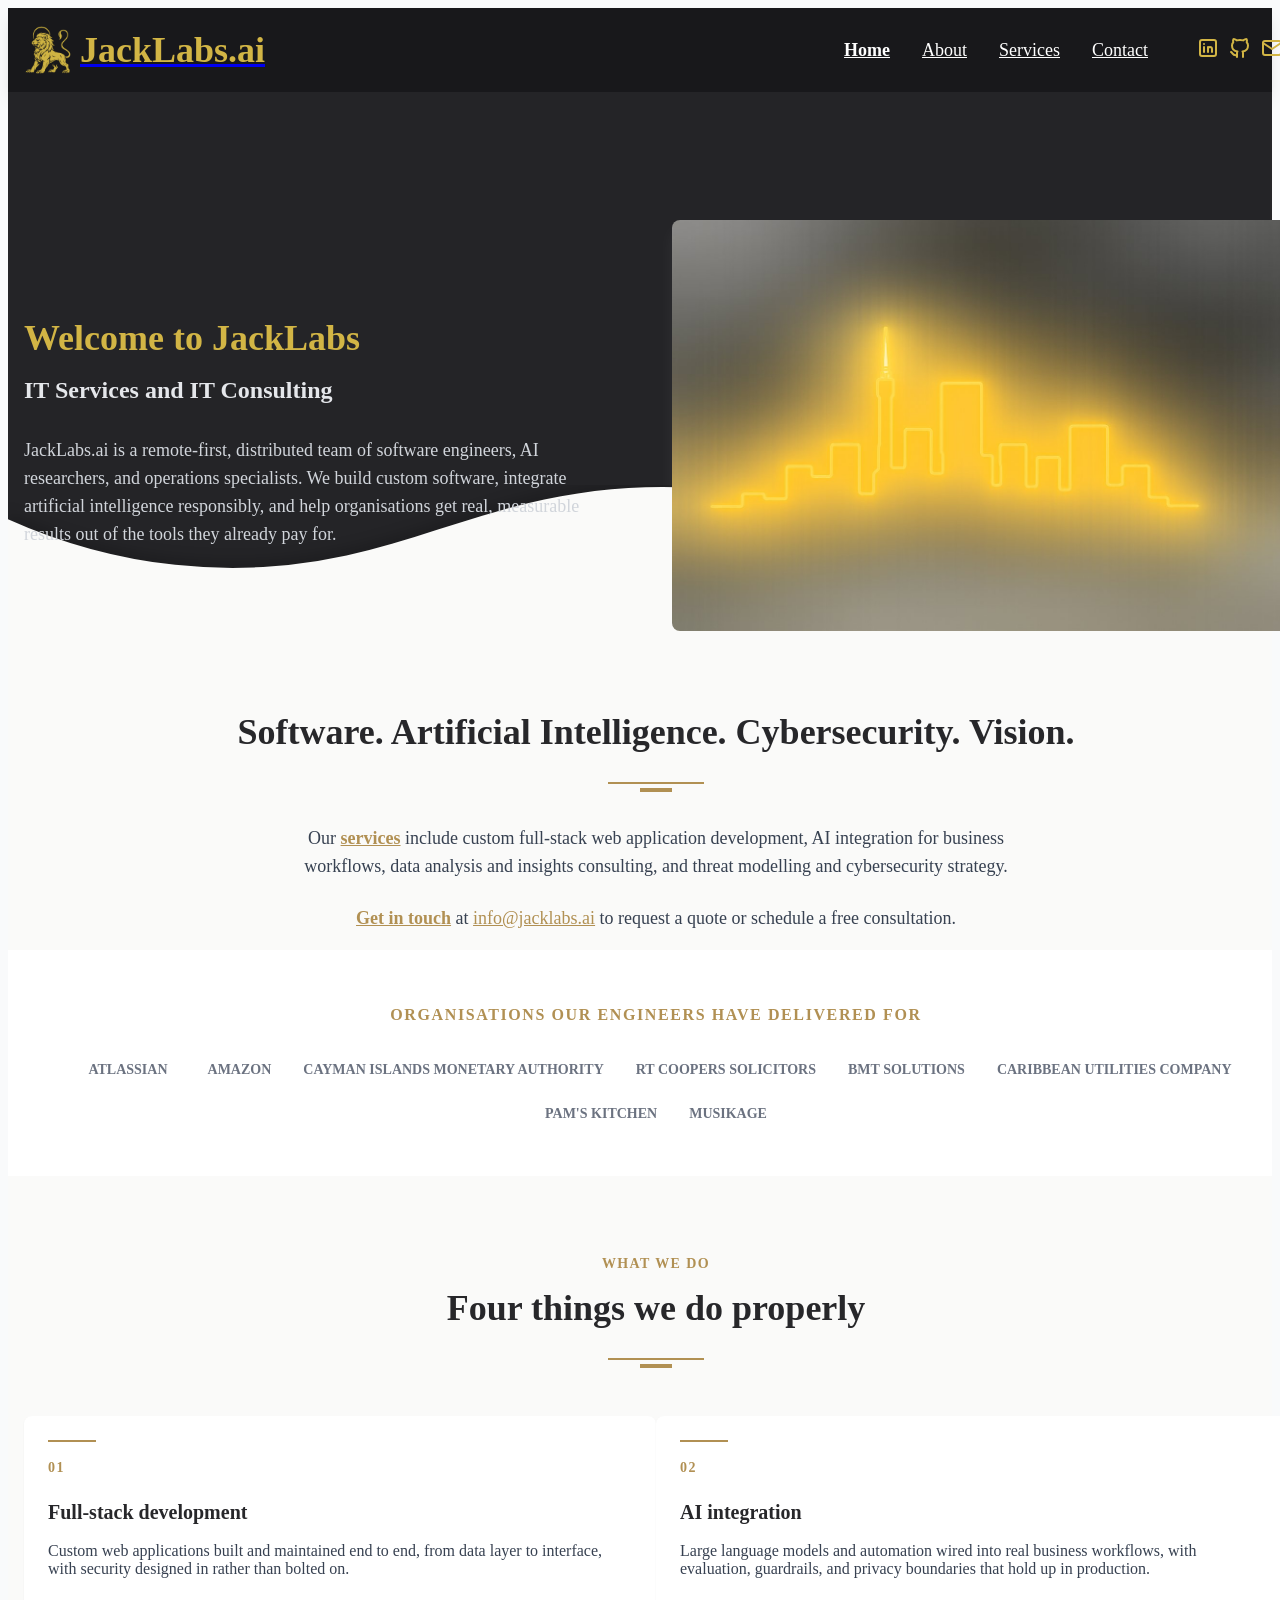
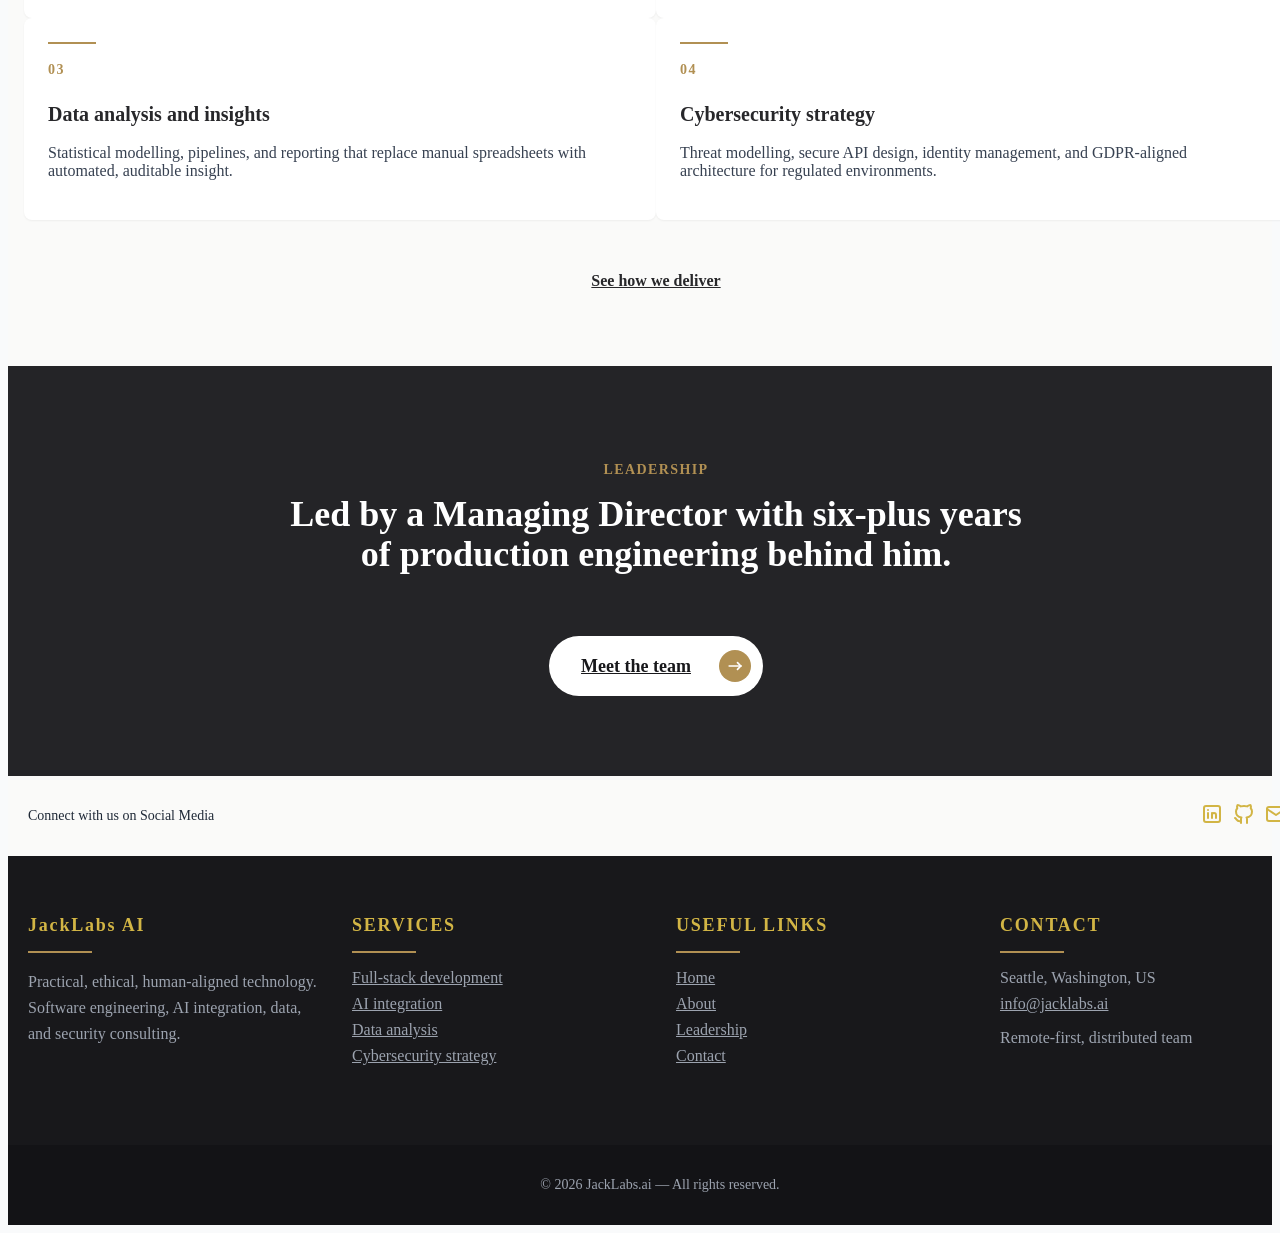
==== commit e4bbfa1d: "Gold template rebuild: index.html" ====
--- a/index.html
+++ b/index.html
@@ -10,6 +10,7 @@
 <link href="https://fonts.googleapis.com/css2?family=Faustina:ital,wght@0,400;0,500;0,600;0,700;1,400&family=EB+Garamond:wght@400;500;700&display=swap" rel="stylesheet">
 <link rel="icon" type="image/png" href="assets/logo.png">
 <link rel="stylesheet" href="assets/tw.css">
+<link rel="stylesheet" href="assets/site.css">
 </head>
 <body class="bg-gray-50">
 <div id="root">
@@ -51,7 +52,7 @@
 
 <section class="bg-zinc-900 text-white relative">
   <div class="absolute inset-0 bg-white opacity-5"></div>
-  <div class="container mx-auto pt-32 pb-32 px-4 relative z-10">
+  <div class="container mx-auto pt-32 pb-48 px-4 relative z-10">
     <div class="grid grid-cols-1 md:grid-cols-2 gap-8 items-center">
       <div class="text-center md:text-left">
         <h1 class="font-faustina text-2xl md:text-4xl font-bold">
@@ -60,7 +61,7 @@
         </h1>
         <p class="mt-6 text-lg text-gray-300 max-w-xl mx-auto md:mx-0">JackLabs.ai is a remote-first, distributed team of software engineers, AI researchers, and operations specialists. We build custom software, integrate artificial intelligence responsibly, and help organisations get real, measurable results out of the tools they already pay for.</p>
       </div>
-      <div class="hidden md:block"><img alt="Seattle skyline at dusk" class="rounded-lg [filter:drop-shadow(0_10px_8px_rgba(255,255,255,0.05))]" src="assets/skyline.jpg"></div>
+      <div class="hidden md:block"><img alt="Seattle skyline at dusk" class="w-full max-w-full h-auto rounded-lg [filter:drop-shadow(0_10px_8px_rgba(255,255,255,0.05))]" src="assets/skyline.jpg"></div>
     </div>
   </div>
   <div class="absolute bottom-0 left-0 w-full overflow-hidden leading-[0]">
@@ -123,7 +124,7 @@
   <div class="absolute inset-0 bg-white opacity-5"></div>
   <div class="container mx-auto py-20 px-4 relative z-10 text-center">
     <p class="text-gold-primary tracking-widest text-sm font-bold font-faustina uppercase">Leadership</p>
-    <h2 class="font-faustina text-3xl md:text-4xl font-bold mt-3 max-w-3xl mx-auto">Led by a Managing Director with a decade of production engineering behind him.</h2>
+    <h2 class="font-faustina text-3xl md:text-4xl font-bold mt-3 max-w-3xl mx-auto">Led by a Managing Director with six-plus years of production engineering behind him.</h2>
     <a class="group relative inline-flex items-center justify-center px-8 py-4 mt-8 font-bold text-lg text-zinc-900 bg-white rounded-full transition-all duration-300 ease-in-out overflow-hidden hover:bg-gold-primary hover:text-white" href="about.html">
       <span class="z-10 mr-10">Meet the team</span>
       <span class="absolute right-3 top-1/2 -translate-y-1/2 w-8 h-8 bg-gold-primary rounded-full flex items-center justify-center text-white transform transition-transform duration-300 group-hover:bg-white group-hover:text-gold-primary">
--- a/assets/tw.css
+++ b/assets/tw.css
@@ -0,0 +1 @@
+*,:before,:after{--tw-border-spacing-x: 0;--tw-border-spacing-y: 0;--tw-translate-x: 0;--tw-translate-y: 0;--tw-rotate: 0;--tw-skew-x: 0;--tw-skew-y: 0;--tw-scale-x: 1;--tw-scale-y: 1;--tw-pan-x: ;--tw-pan-y: ;--tw-pinch-zoom: ;--tw-scroll-snap-strictness: proximity;--tw-gradient-from-position: ;--tw-gradient-via-position: ;--tw-gradient-to-position: ;--tw-ordinal: ;--tw-slashed-zero: ;--tw-numeric-figure: ;--tw-numeric-spacing: ;--tw-numeric-fraction: ;--tw-ring-inset: ;--tw-ring-offset-width: 0px;--tw-ring-offset-color: #fff;--tw-ring-color: rgb(59 130 246 / .5);--tw-ring-offset-shadow: 0 0 #0000;--tw-ring-shadow: 0 0 #0000;--tw-shadow: 0 0 #0000;--tw-shadow-colored: 0 0 #0000;--tw-blur: ;--tw-brightness: ;--tw-contrast: ;--tw-grayscale: ;--tw-hue-rotate: ;--tw-invert: ;--tw-saturate: ;--tw-sepia: ;--tw-drop-shadow: ;--tw-backdrop-blur: ;--tw-backdrop-brightness: ;--tw-backdrop-contrast: ;--tw-backdrop-grayscale: ;--tw-backdrop-hue-rotate: ;--tw-backdrop-invert: ;--tw-backdrop-opacity: ;--tw-backdrop-saturate: ;--tw-backdrop-sepia: ;--tw-contain-size: ;--tw-contain-layout: ;--tw-contain-paint: ;--tw-contain-style: }::backdrop{--tw-border-spacing-x: 0;--tw-border-spacing-y: 0;--tw-translate-x: 0;--tw-translate-y: 0;--tw-rotate: 0;--tw-skew-x: 0;--tw-skew-y: 0;--tw-scale-x: 1;--tw-scale-y: 1;--tw-pan-x: ;--tw-pan-y: ;--tw-pinch-zoom: ;--tw-scroll-snap-strictness: proximity;--tw-gradient-from-position: ;--tw-gradient-via-position: ;--tw-gradient-to-position: ;--tw-ordinal: ;--tw-slashed-zero: ;--tw-numeric-figure: ;--tw-numeric-spacing: ;--tw-numeric-fraction: ;--tw-ring-inset: ;--tw-ring-offset-width: 0px;--tw-ring-offset-color: #fff;--tw-ring-color: rgb(59 130 246 / .5);--tw-ring-offset-shadow: 0 0 #0000;--tw-ring-shadow: 0 0 #0000;--tw-shadow: 0 0 #0000;--tw-shadow-colored: 0 0 #0000;--tw-blur: ;--tw-brightness: ;--tw-contrast: ;--tw-grayscale: ;--tw-hue-rotate: ;--tw-invert: ;--tw-saturate: ;--tw-sepia: ;--tw-drop-shadow: ;--tw-backdrop-blur: ;--tw-backdrop-brightness: ;--tw-backdrop-contrast: ;--tw-backdrop-grayscale: ;--tw-backdrop-hue-rotate: ;--tw-backdrop-invert: ;--tw-backdrop-opacity: ;--tw-backdrop-saturate: ;--tw-backdrop-sepia: ;--tw-contain-size: ;--tw-contain-layout: ;--tw-contain-paint: ;--tw-contain-style: }.container{width:100%}@media(min-width:640px){.container{max-width:640px}}@media(min-width:768px){.container{max-width:768px}}@media(min-width:1024px){.container{max-width:1024px}}@media(min-width:1280px){.container{max-width:1280px}}@media(min-width:1536px){.container{max-width:1536px}}.visible{visibility:visible}.static{position:static}.absolute{position:absolute}.relative{position:relative}.inset-0{top:0;right:0;bottom:0;left:0}.-left-12{left:-3rem}.-right-12{right:-3rem}.bottom-0{bottom:0}.left-0{left:0}.right-3{right:.75rem}.top-0{top:0}.top-1\/2{top:50%}.z-10{z-index:10}.mx-1{margin-left:.25rem;margin-right:.25rem}.mx-auto{margin-left:auto;margin-right:auto}.my-4{margin-top:1rem;margin-bottom:1rem}.mx-0{margin-left:0;margin-right:0}.-mt-12{margin-top:-3rem}.-mt-3{margin-top:-.75rem}.mb-10{margin-bottom:2.5rem}.mb-12{margin-bottom:3rem}.mb-2{margin-bottom:.5rem}.mb-3{margin-bottom:.75rem}.mb-4{margin-bottom:1rem}.mb-6{margin-bottom:1.5rem}.mb-8{margin-bottom:2rem}.ml-2{margin-left:.5rem}.mr-10{margin-right:2.5rem}.mr-2{margin-right:.5rem}.mt-10{margin-top:2.5rem}.mt-12{margin-top:3rem}.mt-2{margin-top:.5rem}.mt-20{margin-top:5rem}.mt-24{margin-top:6rem}.mt-3{margin-top:.75rem}.mt-4{margin-top:1rem}.mt-6{margin-top:1.5rem}.mt-8{margin-top:2rem}.block{display:block}.inline-block{display:inline-block}.flex{display:flex}.inline-flex{display:inline-flex}.grid{display:grid}.hidden{display:none}.h-0\.5{height:.125rem}.h-1{height:.25rem}.h-12{height:3rem}.h-16{height:4rem}.h-24{height:6rem}.h-40{height:10rem}.h-5{height:1.25rem}.h-6{height:1.5rem}.h-8{height:2rem}.h-\[150px\]{height:150px}.h-\[80px\]{height:80px}.h-full{height:100%}.max-h-0{max-height:0px}.max-h-96{max-height:24rem}.min-h-screen{min-height:100vh}.w-12{width:3rem}.w-16{width:4rem}.w-20{width:5rem}.w-24{width:6rem}.w-32{width:8rem}.w-40{width:10rem}.w-5{width:1.25rem}.w-6{width:1.5rem}.w-8{width:2rem}.w-full{width:100%}.max-w-2xl{max-width:42rem}.max-w-3xl{max-width:48rem}.max-w-4xl{max-width:56rem}.max-w-6xl{max-width:72rem}.max-w-xl{max-width:36rem}.flex-grow,.grow{flex-grow:1}.-translate-y-1\/2{--tw-translate-y: -50%;transform:translate(var(--tw-translate-x),var(--tw-translate-y)) rotate(var(--tw-rotate)) skew(var(--tw-skew-x)) skewY(var(--tw-skew-y)) scaleX(var(--tw-scale-x)) scaleY(var(--tw-scale-y))}.translate-y-4{--tw-translate-y: 1rem;transform:translate(var(--tw-translate-x),var(--tw-translate-y)) rotate(var(--tw-rotate)) skew(var(--tw-skew-x)) skewY(var(--tw-skew-y)) scaleX(var(--tw-scale-x)) scaleY(var(--tw-scale-y))}.rotate-180{--tw-rotate: 180deg;transform:translate(var(--tw-translate-x),var(--tw-translate-y)) rotate(var(--tw-rotate)) skew(var(--tw-skew-x)) skewY(var(--tw-skew-y)) scaleX(var(--tw-scale-x)) scaleY(var(--tw-scale-y))}.transform{transform:translate(var(--tw-translate-x),var(--tw-translate-y)) rotate(var(--tw-rotate)) skew(var(--tw-skew-x)) skewY(var(--tw-skew-y)) scaleX(var(--tw-scale-x)) scaleY(var(--tw-scale-y))}.cursor-pointer{cursor:pointer}.resize{resize:both}.list-inside{list-style-position:inside}.list-disc{list-style-type:disc}.list-none{list-style-type:none}.grid-cols-1{grid-template-columns:repeat(1,minmax(0,1fr))}.grid-cols-2{grid-template-columns:repeat(2,minmax(0,1fr))}.flex-row{flex-direction:row}.flex-col{flex-direction:column}.flex-wrap{flex-wrap:wrap}.items-center{align-items:center}.justify-start{justify-content:flex-start}.justify-center{justify-content:center}.justify-between{justify-content:space-between}.gap-0{gap:0px}.gap-10{gap:2.5rem}.gap-12{gap:3rem}.gap-5{gap:1.25rem}.gap-8{gap:2rem}.space-x-2>:not([hidden])~:not([hidden]){--tw-space-x-reverse: 0;margin-right:calc(.5rem * var(--tw-space-x-reverse));margin-left:calc(.5rem * calc(1 - var(--tw-space-x-reverse)))}.space-x-4>:not([hidden])~:not([hidden]){--tw-space-x-reverse: 0;margin-right:calc(1rem * var(--tw-space-x-reverse));margin-left:calc(1rem * calc(1 - var(--tw-space-x-reverse)))}.space-y-1>:not([hidden])~:not([hidden]){--tw-space-y-reverse: 0;margin-top:calc(.25rem * calc(1 - var(--tw-space-y-reverse)));margin-bottom:calc(.25rem * var(--tw-space-y-reverse))}.space-y-2>:not([hidden])~:not([hidden]){--tw-space-y-reverse: 0;margin-top:calc(.5rem * calc(1 - var(--tw-space-y-reverse)));margin-bottom:calc(.5rem * var(--tw-space-y-reverse))}.space-y-20>:not([hidden])~:not([hidden]){--tw-space-y-reverse: 0;margin-top:calc(5rem * calc(1 - var(--tw-space-y-reverse)));margin-bottom:calc(5rem * var(--tw-space-y-reverse))}.space-y-5>:not([hidden])~:not([hidden]){--tw-space-y-reverse: 0;margin-top:calc(1.25rem * calc(1 - var(--tw-space-y-reverse)));margin-bottom:calc(1.25rem * var(--tw-space-y-reverse))}.overflow-hidden{overflow:hidden}.rounded-full{border-radius:9999px}.rounded-lg{border-radius:.5rem}.rounded-md{border-radius:.375rem}.rounded-xl{border-radius:.75rem}.border{border-width:1px}.border-2{border-width:2px}.border-4{border-width:4px}.border-gold-primary{--tw-border-opacity: 1;border-color:rgb(177 144 83 / var(--tw-border-opacity, 1))}.border-gray-300{--tw-border-opacity: 1;border-color:rgb(209 213 219 / var(--tw-border-opacity, 1))}.border-white{--tw-border-opacity: 1;border-color:rgb(255 255 255 / var(--tw-border-opacity, 1))}.bg-black{--tw-bg-opacity: 1;background-color:rgb(0 0 0 / var(--tw-bg-opacity, 1))}.bg-gold-primary{--tw-bg-opacity: 1;background-color:rgb(177 144 83 / var(--tw-bg-opacity, 1))}.bg-gray-50{--tw-bg-opacity: 1;background-color:rgb(249 250 251 / var(--tw-bg-opacity, 1))}.bg-stone-100{--tw-bg-opacity: 1;background-color:rgb(245 245 244 / var(--tw-bg-opacity, 1))}.bg-stone-50{--tw-bg-opacity: 1;background-color:rgb(250 250 249 / var(--tw-bg-opacity, 1))}.bg-white{--tw-bg-opacity: 1;background-color:rgb(255 255 255 / var(--tw-bg-opacity, 1))}.bg-zinc-800{--tw-bg-opacity: 1;background-color:rgb(39 39 42 / var(--tw-bg-opacity, 1))}.bg-zinc-900{--tw-bg-opacity: 1;background-color:rgb(24 24 27 / var(--tw-bg-opacity, 1))}.bg-opacity-0{--tw-bg-opacity: 0 }.bg-opacity-20{--tw-bg-opacity: .2 }.bg-gradient-to-r{background-image:linear-gradient(to right,var(--tw-gradient-stops))}.from-gold-primary{--tw-gradient-from: #b19053 var(--tw-gradient-from-position);--tw-gradient-to: rgb(177 144 83 / 0) var(--tw-gradient-to-position);--tw-gradient-stops: var(--tw-gradient-from), var(--tw-gradient-to) }.to-gold-secondary{--tw-gradient-to: #d2b545 var(--tw-gradient-to-position) }.fill-current{fill:currentColor}.object-contain{-o-object-fit:contain;object-fit:contain}.object-cover{-o-object-fit:cover;object-fit:cover}.p-2{padding:.5rem}.p-3{padding:.75rem}.p-4{padding:1rem}.p-5{padding:1.25rem}.p-6{padding:1.5rem}.p-8{padding:2rem}.px-2{padding-left:.5rem;padding-right:.5rem}.px-3{padding-left:.75rem;padding-right:.75rem}.px-4{padding-left:1rem;padding-right:1rem}.px-5{padding-left:1.25rem;padding-right:1.25rem}.px-6{padding-left:1.5rem;padding-right:1.5rem}.px-8{padding-left:2rem;padding-right:2rem}.py-10{padding-top:2.5rem;padding-bottom:2.5rem}.py-16{padding-top:4rem;padding-bottom:4rem}.py-2{padding-top:.5rem;padding-bottom:.5rem}.py-20{padding-top:5rem;padding-bottom:5rem}.py-3{padding-top:.75rem;padding-bottom:.75rem}.py-4{padding-top:1rem;padding-bottom:1rem}.pb-20{padding-bottom:5rem}.pb-3{padding-bottom:.75rem}.pb-32{padding-bottom:8rem}.pl-4{padding-left:1rem}.pt-12{padding-top:3rem}.pt-2{padding-top:.5rem}.pt-32{padding-top:8rem}.pt-4{padding-top:1rem}.text-left{text-align:left}.text-center{text-align:center}.font-faustina{font-family:Faustina,serif}.font-garamond{font-family:EB Garamond,serif}.text-2xl{font-size:1.5rem;line-height:2rem}.text-3xl{font-size:1.875rem;line-height:2.25rem}.text-4xl{font-size:2.25rem;line-height:2.5rem}.text-5xl{font-size:3rem;line-height:1}.text-base{font-size:1rem;line-height:1.5rem}.text-lg{font-size:1.125rem;line-height:1.75rem}.text-sm{font-size:.875rem;line-height:1.25rem}.text-xl{font-size:1.25rem;line-height:1.75rem}.font-bold{font-weight:700}.font-light{font-weight:300}.font-semibold{font-weight:600}.uppercase{text-transform:uppercase}.italic{font-style:italic}.leading-\[0\]{line-height:0}.leading-relaxed{line-height:1.625}.tracking-wider{letter-spacing:.05em}.tracking-widest{letter-spacing:.1em}.text-gold-primary{--tw-text-opacity: 1;color:rgb(177 144 83 / var(--tw-text-opacity, 1))}.text-gold-secondary{--tw-text-opacity: 1;color:rgb(210 181 69 / var(--tw-text-opacity, 1))}.text-gray-200{--tw-text-opacity: 1;color:rgb(229 231 235 / var(--tw-text-opacity, 1))}.text-gray-300{--tw-text-opacity: 1;color:rgb(209 213 219 / var(--tw-text-opacity, 1))}.text-gray-400{--tw-text-opacity: 1;color:rgb(156 163 175 / var(--tw-text-opacity, 1))}.text-gray-500{--tw-text-opacity: 1;color:rgb(107 114 128 / var(--tw-text-opacity, 1))}.text-gray-600{--tw-text-opacity: 1;color:rgb(75 85 99 / var(--tw-text-opacity, 1))}.text-gray-700{--tw-text-opacity: 1;color:rgb(55 65 81 / var(--tw-text-opacity, 1))}.text-gray-800{--tw-text-opacity: 1;color:rgb(31 41 55 / var(--tw-text-opacity, 1))}.text-stone-50{--tw-text-opacity: 1;color:rgb(250 250 249 / var(--tw-text-opacity, 1))}.text-white{--tw-text-opacity: 1;color:rgb(255 255 255 / var(--tw-text-opacity, 1))}.text-yellow-300{--tw-text-opacity: 1;color:rgb(253 224 71 / var(--tw-text-opacity, 1))}.text-zinc-700{--tw-text-opacity: 1;color:rgb(63 63 70 / var(--tw-text-opacity, 1))}.text-zinc-800{--tw-text-opacity: 1;color:rgb(39 39 42 / var(--tw-text-opacity, 1))}.text-zinc-900{--tw-text-opacity: 1;color:rgb(24 24 27 / var(--tw-text-opacity, 1))}.opacity-0{opacity:0}.opacity-100{opacity:1}.opacity-5{opacity:.05}.shadow-2xl{--tw-shadow: 0 25px 50px -12px rgb(0 0 0 / .25);--tw-shadow-colored: 0 25px 50px -12px var(--tw-shadow-color);box-shadow:var(--tw-ring-offset-shadow, 0 0 #0000),var(--tw-ring-shadow, 0 0 #0000),var(--tw-shadow)}.shadow-lg{--tw-shadow: 0 10px 15px -3px rgb(0 0 0 / .1), 0 4px 6px -4px rgb(0 0 0 / .1);--tw-shadow-colored: 0 10px 15px -3px var(--tw-shadow-color), 0 4px 6px -4px var(--tw-shadow-color);box-shadow:var(--tw-ring-offset-shadow, 0 0 #0000),var(--tw-ring-shadow, 0 0 #0000),var(--tw-shadow)}.shadow-md{--tw-shadow: 0 4px 6px -1px rgb(0 0 0 / .1), 0 2px 4px -2px rgb(0 0 0 / .1);--tw-shadow-colored: 0 4px 6px -1px var(--tw-shadow-color), 0 2px 4px -2px var(--tw-shadow-color);box-shadow:var(--tw-ring-offset-shadow, 0 0 #0000),var(--tw-ring-shadow, 0 0 #0000),var(--tw-shadow)}.shadow-sm{--tw-shadow: 0 1px 2px 0 rgb(0 0 0 / .05);--tw-shadow-colored: 0 1px 2px 0 var(--tw-shadow-color);box-shadow:var(--tw-ring-offset-shadow, 0 0 #0000),var(--tw-ring-shadow, 0 0 #0000),var(--tw-shadow)}.shadow-xl{--tw-shadow: 0 20px 25px -5px rgb(0 0 0 / .1), 0 8px 10px -6px rgb(0 0 0 / .1);--tw-shadow-colored: 0 20px 25px -5px var(--tw-shadow-color), 0 8px 10px -6px var(--tw-shadow-color);box-shadow:var(--tw-ring-offset-shadow, 0 0 #0000),var(--tw-ring-shadow, 0 0 #0000),var(--tw-shadow)}.outline-none{outline:2px solid transparent;outline-offset:2px}.blur{--tw-blur: blur(8px);filter:var(--tw-blur) var(--tw-brightness) var(--tw-contrast) var(--tw-grayscale) var(--tw-hue-rotate) var(--tw-invert) var(--tw-saturate) var(--tw-sepia) var(--tw-drop-shadow)}.filter{filter:var(--tw-blur) var(--tw-brightness) var(--tw-contrast) var(--tw-grayscale) var(--tw-hue-rotate) var(--tw-invert) var(--tw-saturate) var(--tw-sepia) var(--tw-drop-shadow)}.transition{transition-property:color,background-color,border-color,text-decoration-color,fill,stroke,opacity,box-shadow,transform,filter,backdrop-filter;transition-timing-function:cubic-bezier(.4,0,.2,1);transition-duration:.15s}.transition-all{transition-property:all;transition-timing-function:cubic-bezier(.4,0,.2,1);transition-duration:.15s}.transition-colors{transition-property:color,background-color,border-color,text-decoration-color,fill,stroke;transition-timing-function:cubic-bezier(.4,0,.2,1);transition-duration:.15s}.transition-opacity{transition-property:opacity;transition-timing-function:cubic-bezier(.4,0,.2,1);transition-duration:.15s}.transition-transform{transition-property:transform;transition-timing-function:cubic-bezier(.4,0,.2,1);transition-duration:.15s}.duration-300{transition-duration:.3s}.duration-500{transition-duration:.5s}.ease-in-out{transition-timing-function:cubic-bezier(.4,0,.2,1)}.\[filter\:drop-shadow\(0_-8px_6px_rgba\(0\,0\,0\,0\.15\)\)\]{filter:drop-shadow(0 -8px 6px rgba(0,0,0,.15))}.\[filter\:drop-shadow\(0_10px_8px_rgba\(255\,255\,255\,0\.05\)\)\]{filter:drop-shadow(0 10px 8px rgba(255,255,255,.05))}.placeholder\:text-gray-400::-moz-placeholder{--tw-text-opacity: 1;color:rgb(156 163 175 / var(--tw-text-opacity, 1))}.placeholder\:text-gray-400::placeholder{--tw-text-opacity: 1;color:rgb(156 163 175 / var(--tw-text-opacity, 1))}.hover\:-translate-y-2:hover{--tw-translate-y: -.5rem;transform:translate(var(--tw-translate-x),var(--tw-translate-y)) rotate(var(--tw-rotate)) skew(var(--tw-skew-x)) skewY(var(--tw-skew-y)) scaleX(var(--tw-scale-x)) scaleY(var(--tw-scale-y))}.hover\:bg-gold-primary:hover{--tw-bg-opacity: 1;background-color:rgb(177 144 83 / var(--tw-bg-opacity, 1))}.hover\:bg-gold-secondary:hover{--tw-bg-opacity: 1;background-color:rgb(210 181 69 / var(--tw-bg-opacity, 1))}.hover\:bg-gray-200:hover{--tw-bg-opacity: 1;background-color:rgb(229 231 235 / var(--tw-bg-opacity, 1))}.hover\:bg-white:hover{--tw-bg-opacity: 1;background-color:rgb(255 255 255 / var(--tw-bg-opacity, 1))}.hover\:text-gold-light:hover{--tw-text-opacity: 1;color:rgb(229 219 177 / var(--tw-text-opacity, 1))}.hover\:text-gold-primary:hover{--tw-text-opacity: 1;color:rgb(177 144 83 / var(--tw-text-opacity, 1))}.hover\:text-gold-secondary:hover{--tw-text-opacity: 1;color:rgb(210 181 69 / var(--tw-text-opacity, 1))}.hover\:text-white:hover{--tw-text-opacity: 1;color:rgb(255 255 255 / var(--tw-text-opacity, 1))}.hover\:underline:hover{text-decoration-line:underline}.focus\:border-gold-primary:focus{--tw-border-opacity: 1;border-color:rgb(177 144 83 / var(--tw-border-opacity, 1))}.focus\:outline-none:focus{outline:2px solid transparent;outline-offset:2px}.focus\:ring-gold-primary:focus{--tw-ring-opacity: 1;--tw-ring-color: rgb(177 144 83 / var(--tw-ring-opacity, 1)) }.group:hover .group-hover\:translate-y-0{--tw-translate-y: 0px;transform:translate(var(--tw-translate-x),var(--tw-translate-y)) rotate(var(--tw-rotate)) skew(var(--tw-skew-x)) skewY(var(--tw-skew-y)) scaleX(var(--tw-scale-x)) scaleY(var(--tw-scale-y))}.group:hover .group-hover\:scale-110{--tw-scale-x: 1.1;--tw-scale-y: 1.1;transform:translate(var(--tw-translate-x),var(--tw-translate-y)) rotate(var(--tw-rotate)) skew(var(--tw-skew-x)) skewY(var(--tw-skew-y)) scaleX(var(--tw-scale-x)) scaleY(var(--tw-scale-y))}.group:hover .group-hover\:bg-white{--tw-bg-opacity: 1;background-color:rgb(255 255 255 / var(--tw-bg-opacity, 1))}.group:hover .group-hover\:bg-opacity-70{--tw-bg-opacity: .7 }.group:hover .group-hover\:text-gold-primary{--tw-text-opacity: 1;color:rgb(177 144 83 / var(--tw-text-opacity, 1))}.group:hover .group-hover\:opacity-100{opacity:1}@media(min-width:640px){.sm\:ml-auto{margin-left:auto}.sm\:mt-0{margin-top:0}.sm\:grid-cols-2{grid-template-columns:repeat(2,minmax(0,1fr))}.sm\:flex-row{flex-direction:row}.sm\:justify-start{justify-content:flex-start}.sm\:px-3{padding-left:.75rem;padding-right:.75rem}.sm\:text-left{text-align:left}}@media(min-width:768px){.md\:mx-0{margin-left:0;margin-right:0}.md\:block{display:block}.md\:grid-cols-2{grid-template-columns:repeat(2,minmax(0,1fr))}.md\:grid-cols-3{grid-template-columns:repeat(3,minmax(0,1fr))}.md\:grid-cols-4{grid-template-columns:repeat(4,minmax(0,1fr))}.md\:p-12{padding:3rem}.md\:text-left{text-align:left}.md\:text-2xl{font-size:1.5rem;line-height:2rem}.md\:text-4xl{font-size:2.25rem;line-height:2.5rem}}@media(min-width:1024px){.lg\:order-1{order:1}.lg\:order-2{order:2}.lg\:flex{display:flex}.lg\:hidden{display:none}.lg\:grid-cols-2{grid-template-columns:repeat(2,minmax(0,1fr))}.lg\:grid-cols-3{grid-template-columns:repeat(3,minmax(0,1fr))}.lg\:grid-cols-4{grid-template-columns:repeat(4,minmax(0,1fr))}.lg\:grid-cols-6{grid-template-columns:repeat(6,minmax(0,1fr))}}
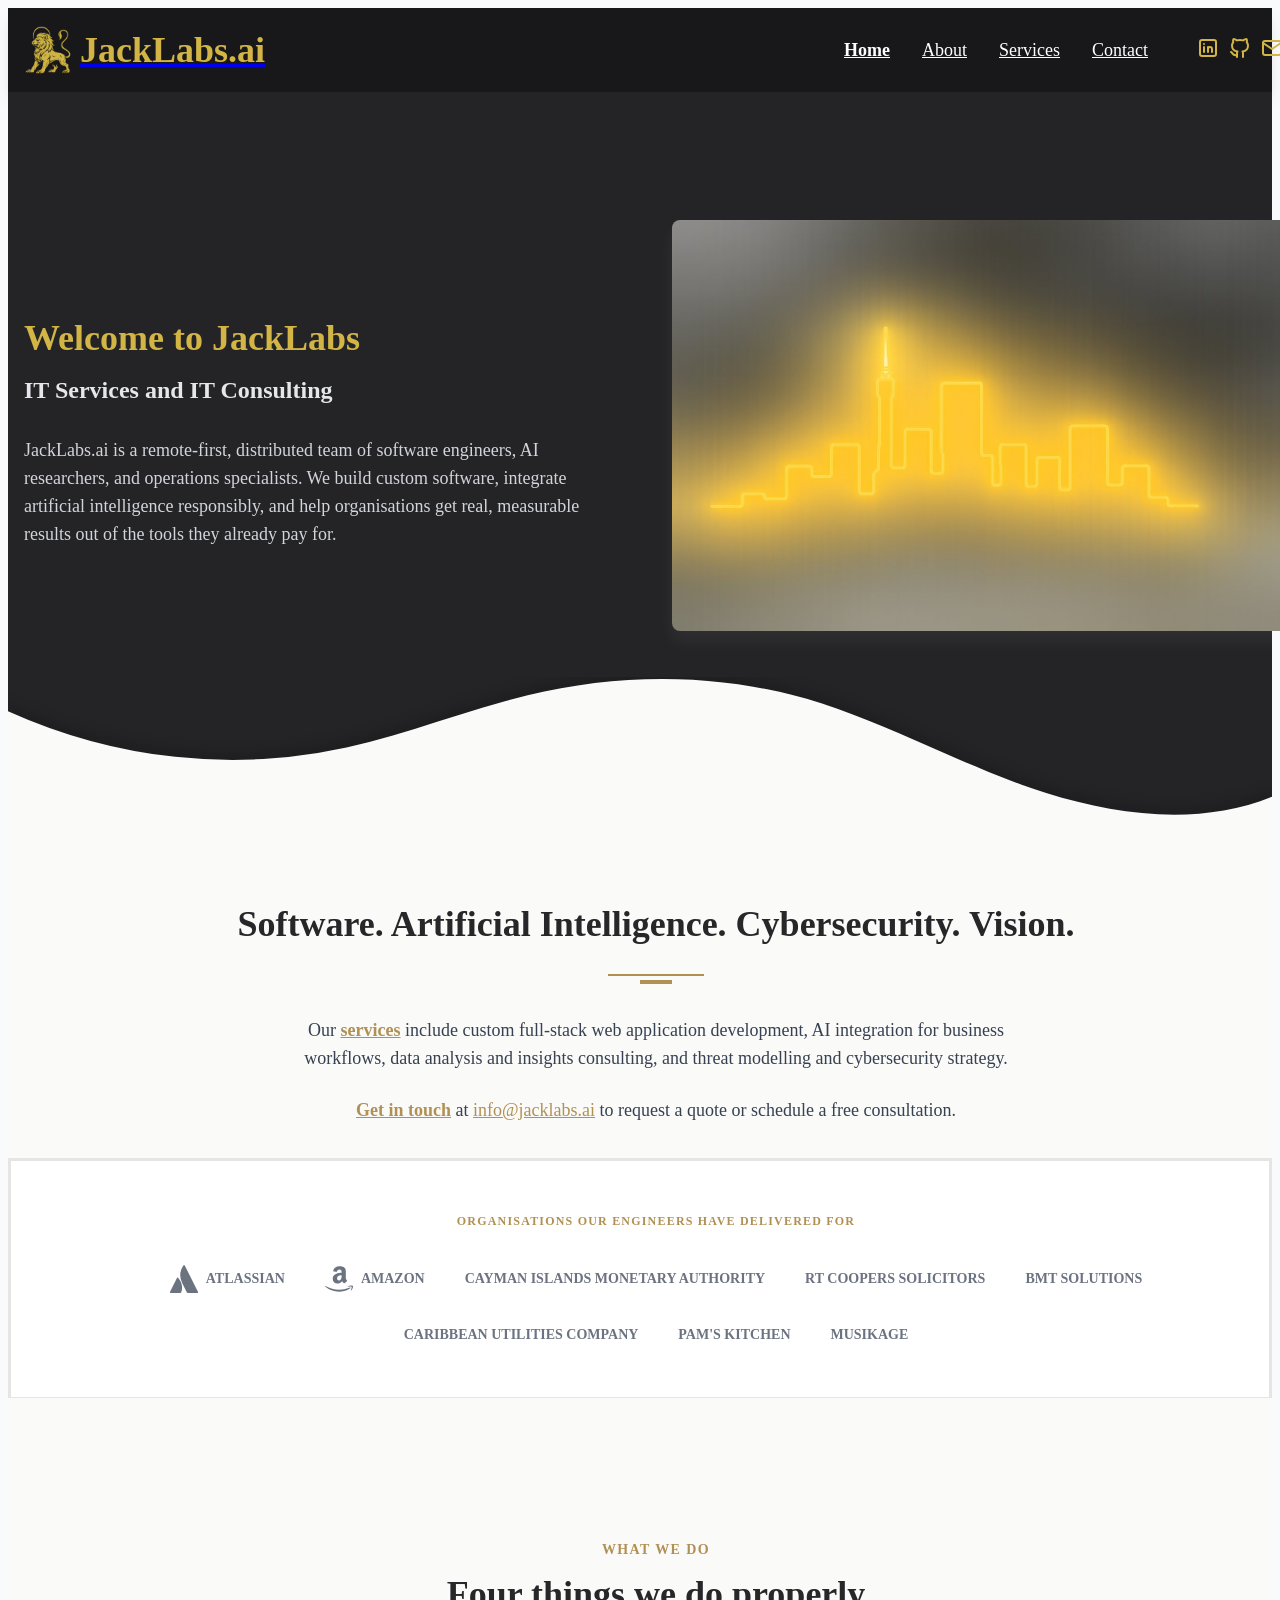
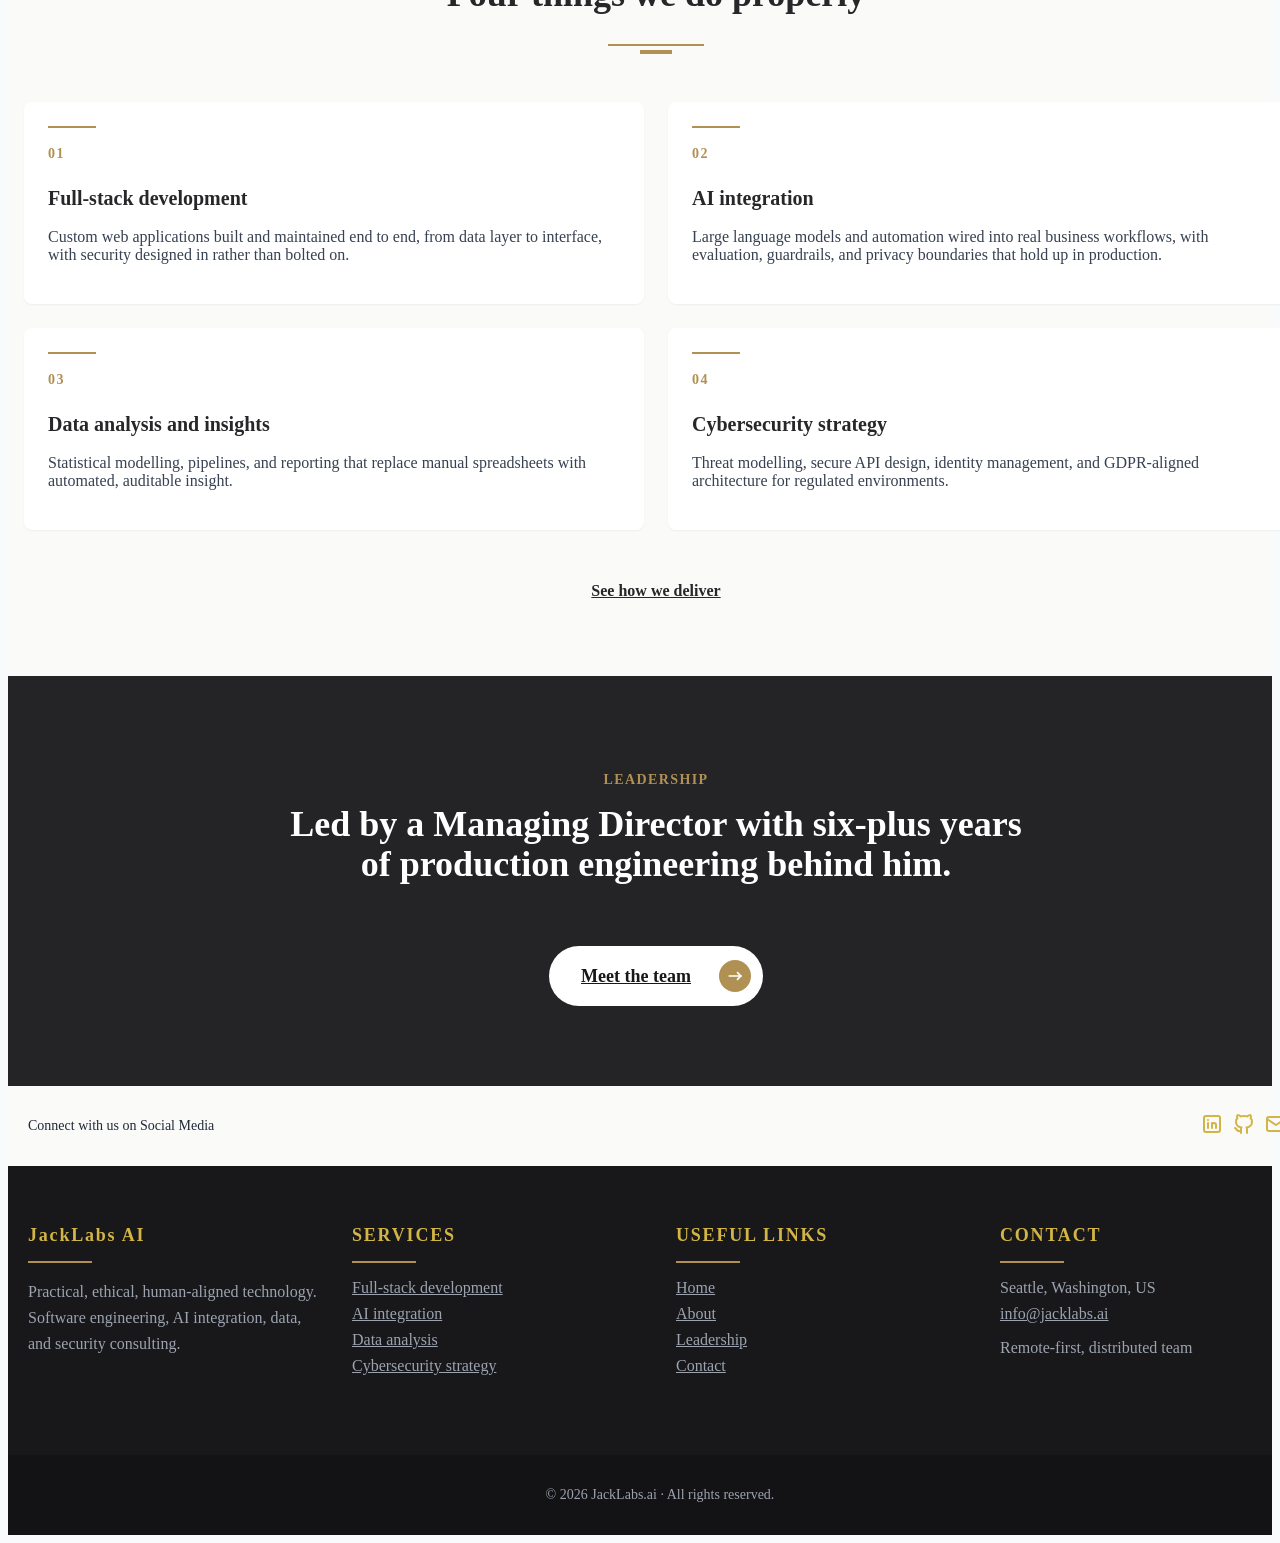
==== commit a53a5e49: "Remove em dashes from titles and footer" ====
--- a/index.html
+++ b/index.html
@@ -3,7 +3,7 @@
 <head>
 <meta charset="UTF-8">
 <meta name="viewport" content="width=device-width, initial-scale=1.0">
-<title>JackLabs.ai &mdash; IT Services and IT Consulting</title>
+<title>JackLabs.ai | IT Services and IT Consulting</title>
 <meta name="description" content="JackLabs.ai is an ethical, AI-enabled consultancy and development studio: full-stack engineering, AI integration, data analysis, and cybersecurity strategy.">
 <link rel="preconnect" href="https://fonts.googleapis.com">
 <link rel="preconnect" href="https://fonts.gstatic.com" crossorigin>
@@ -184,7 +184,7 @@
   </div>
   <div class="bg-black bg-opacity-20">
     <div class="container mx-auto py-4 px-5 text-center">
-      <p class="text-gray-400 text-sm">&copy; 2026 JackLabs.ai &mdash; All rights reserved.</p>
+      <p class="text-gray-400 text-sm">&copy; 2026 JackLabs.ai &middot; All rights reserved.</p>
     </div>
   </div>
 </footer>
--- a/assets/site.css
+++ b/assets/site.css
@@ -0,0 +1,38 @@
+/* Supplement for utility classes absent from the compiled template stylesheet.
+   Shipped after tw.css so the original design tokens are unchanged. */
+
+.border-t { border-top-width: 1px; border-style: solid; }
+.border-b { border-bottom-width: 1px; border-style: solid; }
+.border-y { border-top-width: 1px; border-bottom-width: 1px; border-style: solid; }
+.border-stone-200 { border-color: #e7e5e4; }
+.border-stone-300 { border-color: #d6d3d1; }
+.border-zinc-800 { border-color: #27272a; }
+
+.gap-6 { gap: 1.5rem; }
+.gap-x-2 { column-gap: 0.5rem; }
+.gap-y-2 { row-gap: 0.5rem; }
+
+.h-7 { height: 1.75rem; }
+.h-80 { height: 20rem; }
+.h-auto { height: auto; }
+.w-10 { width: 2.5rem; }
+.w-auto { width: auto; }
+
+.max-w-5xl { max-width: 64rem; }
+.max-w-full { max-width: 100%; }
+
+.mb-7 { margin-bottom: 1.75rem; }
+.pb-4 { padding-bottom: 1rem; }
+.pb-8 { padding-bottom: 2rem; }
+.pb-48 { padding-bottom: 12rem; }
+.pt-16 { padding-top: 4rem; }
+.pt-20 { padding-top: 5rem; }
+.py-1\.5 { padding-top: 0.375rem; padding-bottom: 0.375rem; }
+
+.object-top { object-position: top; }
+
+.text-xs { font-size: 0.75rem; line-height: 1rem; }
+
+.space-y-4 > :not([hidden]) ~ :not([hidden]) { margin-top: 1rem; }
+
+.hover\:bg-zinc-900:hover { background-color: #18181b; }
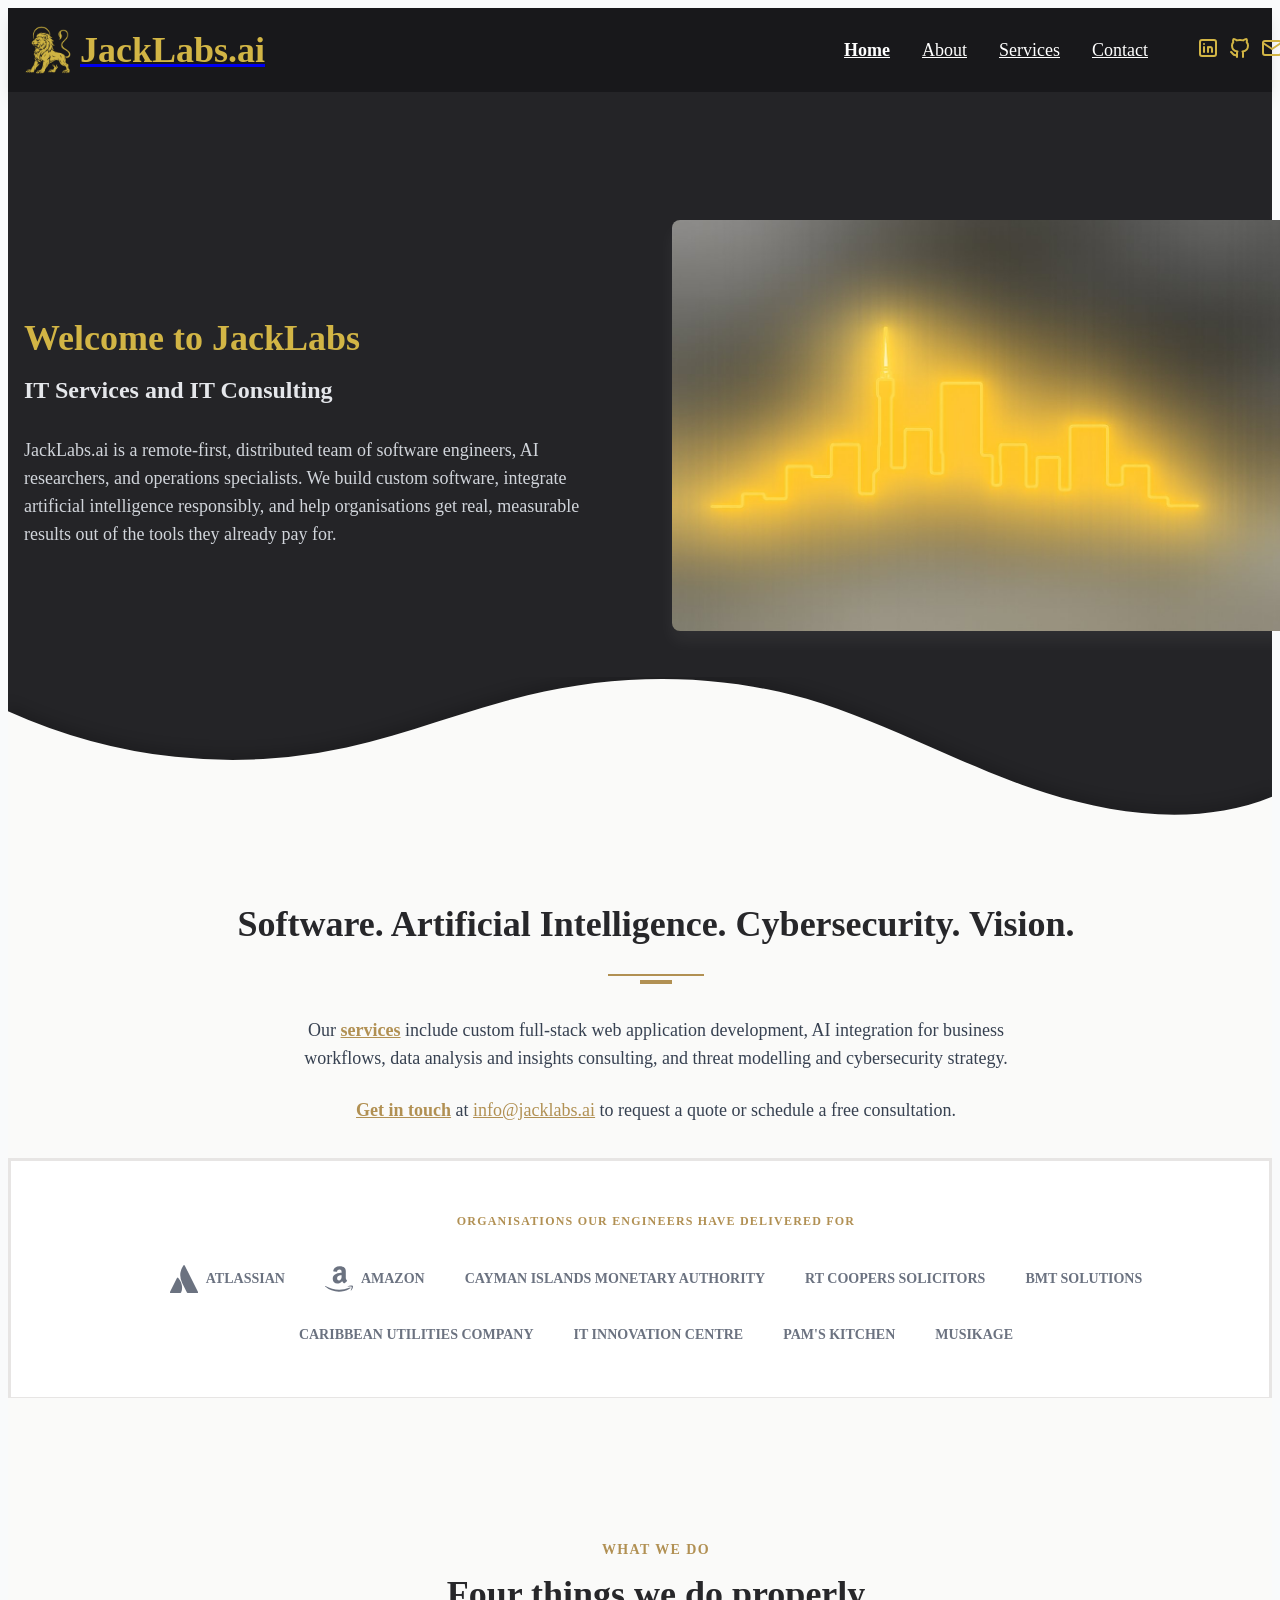
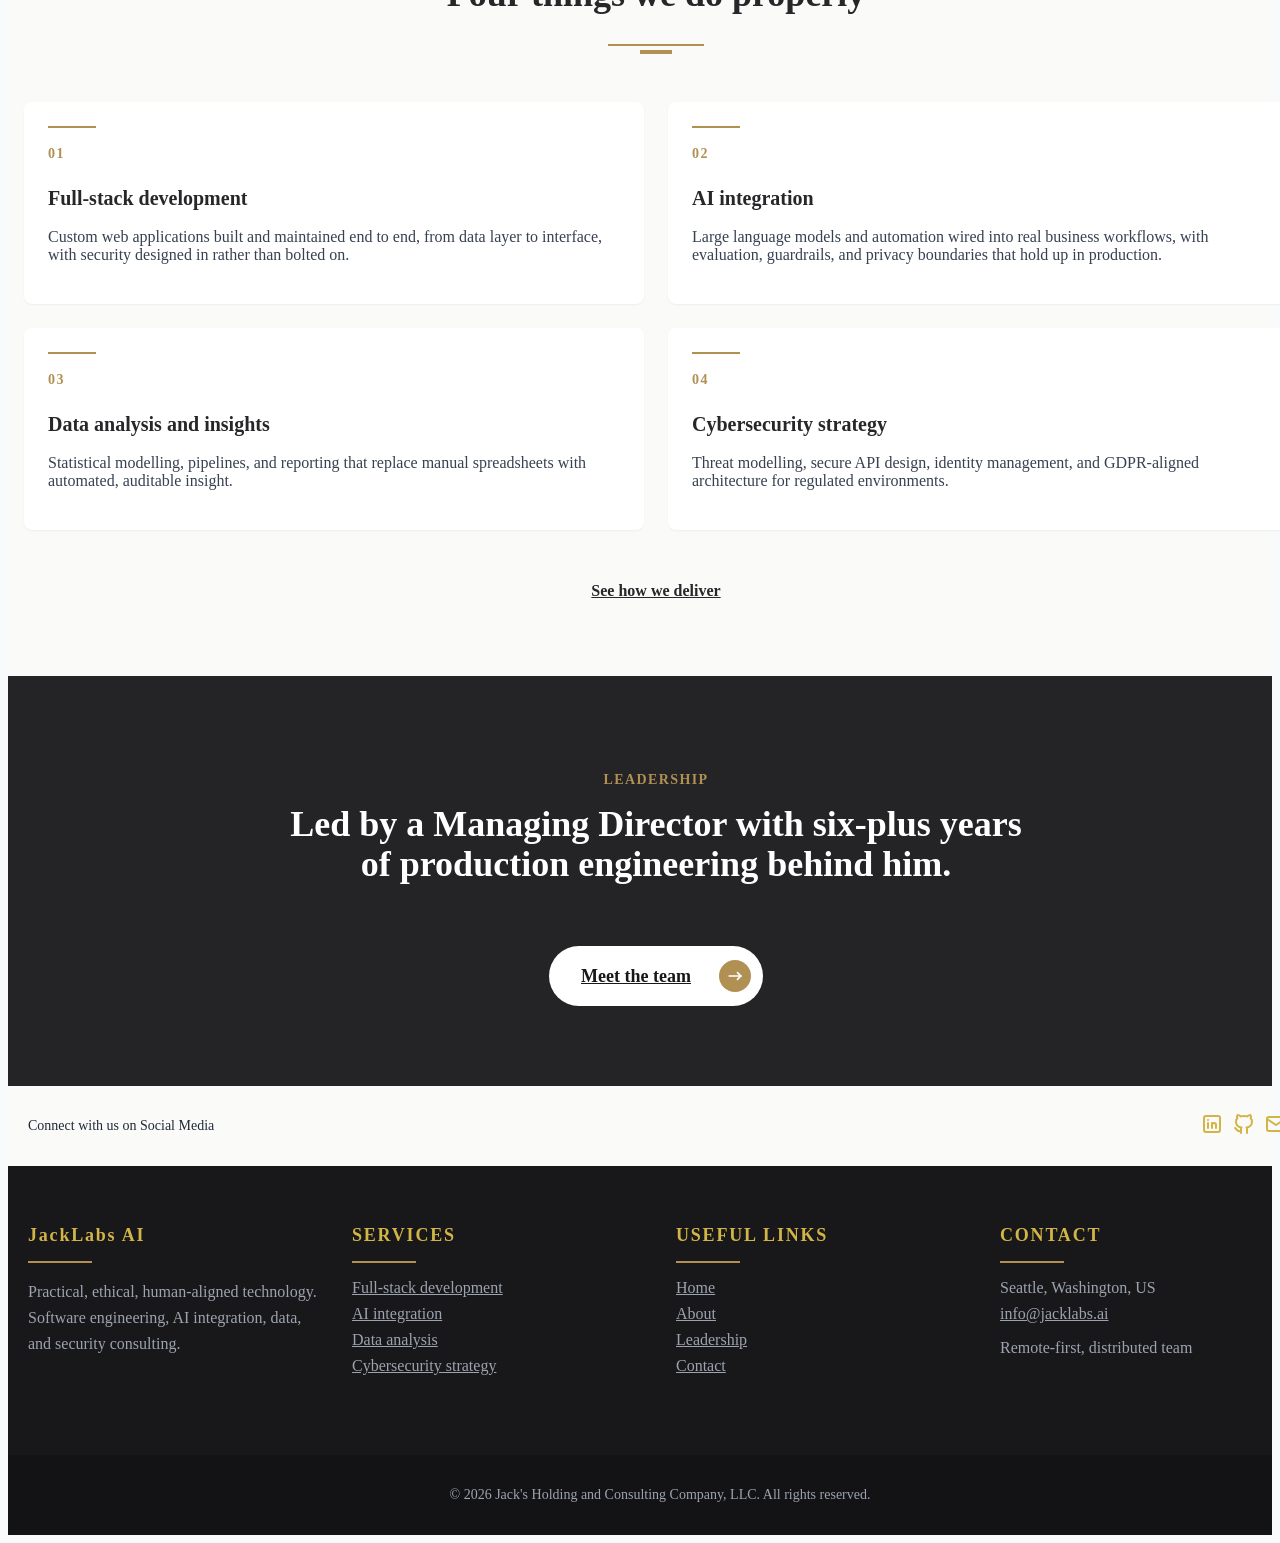
==== commit fa4e6f46: "Legal entity in footer, verified portfolio numbers" ====
--- a/index.html
+++ b/index.html
@@ -82,7 +82,7 @@
 <section class="bg-white border-b border-stone-200">
   <div class="container mx-auto px-4 py-10">
     <p class="text-center text-gold-primary tracking-widest text-xs font-bold font-faustina uppercase mb-6">Organisations our engineers have delivered for</p>
-    <div class="flex flex-wrap items-center justify-center gap-x-2 gap-y-2"><div class="flex items-center justify-center space-x-2 text-gray-500 hover:text-gold-primary transition-colors duration-300 px-4 py-3"><svg class="h-7 w-auto fill-current" viewBox="0 0 24 24" xmlns="http://www.w3.org/2000/svg" aria-hidden="true"><path d="M7.12 11.084a.683.683 0 00-1.16.126L.075 22.974a.703.703 0 00.63 1.018h8.19a.678.678 0 00.63-.39c1.767-3.65.696-9.203-2.406-12.52zM11.434.386a15.515 15.515 0 00-.906 15.317l3.95 7.9a.703.703 0 00.628.388h8.19a.703.703 0 00.63-1.017L12.63.38a.664.664 0 00-1.196.006z"/></svg><span class="font-faustina font-semibold tracking-wide text-sm uppercase text-center">Atlassian</span></div><div class="flex items-center justify-center space-x-2 text-gray-500 hover:text-gold-primary transition-colors duration-300 px-4 py-3"><svg class="h-7 w-auto fill-current" viewBox="0 0 24 24" xmlns="http://www.w3.org/2000/svg" aria-hidden="true"><path d="M.045 18.02c.072-.116.187-.124.348-.022 3.636 2.11 7.594 3.166 11.87 3.166 2.852 0 5.668-.533 8.447-1.595l.315-.14c.138-.06.234-.1.293-.13.226-.088.39-.046.525.13.12.174.09.336-.12.48-.256.19-.6.41-1.006.654-1.244.743-2.64 1.316-4.185 1.726a17.617 17.617 0 01-10.951-.577 17.88 17.88 0 01-5.43-3.35c-.1-.074-.151-.15-.151-.22 0-.047.021-.09.051-.13zm6.565-6.218c0-1.005.247-1.863.743-2.577.495-.71 1.17-1.25 2.04-1.615.796-.335 1.756-.575 2.912-.72.39-.046 1.033-.103 1.92-.174v-.37c0-.93-.105-1.558-.3-1.875-.302-.43-.78-.65-1.44-.65h-.182c-.48.046-.896.196-1.246.46-.35.27-.575.63-.675 1.096-.06.3-.206.465-.435.51l-2.52-.315c-.248-.06-.372-.18-.372-.39 0-.046.007-.09.022-.15.247-1.29.855-2.25 1.82-2.88.976-.616 2.1-.975 3.39-1.05h.54c1.65 0 2.957.434 3.888 1.29.135.15.27.3.405.48.12.165.224.314.283.45.075.134.15.33.195.57.06.254.105.42.135.51.03.104.062.3.076.615.01.313.02.493.02.553v5.28c0 .376.06.72.165 1.036.105.313.21.54.315.674l.51.674c.09.136.136.256.136.36 0 .12-.06.226-.18.314-1.2 1.05-1.86 1.62-1.963 1.71-.165.135-.375.15-.63.045a6.062 6.062 0 01-.526-.496l-.31-.347a9.391 9.391 0 01-.317-.42l-.3-.435c-.81.886-1.603 1.44-2.4 1.665-.494.15-1.093.227-1.83.227-1.11 0-2.04-.343-2.76-1.034-.72-.69-1.08-1.665-1.08-2.94l-.05-.076zm3.753-.438c0 .566.14 1.02.425 1.364.285.34.675.512 1.155.512.045 0 .106-.007.195-.02.09-.016.134-.023.166-.023.614-.16 1.08-.553 1.424-1.178.165-.28.285-.58.36-.91.09-.32.12-.59.135-.8.015-.195.015-.54.015-1.005v-.54c-.84 0-1.484.06-1.92.18-1.275.36-1.92 1.17-1.92 2.43l-.035-.02zm9.162 7.027c.03-.06.075-.11.132-.17.362-.243.714-.41 1.05-.5a8.094 8.094 0 011.612-.24c.14-.012.28 0 .41.03.65.06 1.05.168 1.172.33.063.09.099.228.099.39v.15c0 .51-.149 1.11-.424 1.8-.278.69-.664 1.248-1.156 1.68-.073.06-.14.09-.197.09-.03 0-.06 0-.09-.012-.09-.044-.107-.12-.064-.24.54-1.26.806-2.143.806-2.64 0-.15-.03-.27-.087-.344-.145-.166-.55-.257-1.224-.257-.243 0-.533.016-.87.046-.363.045-.7.09-1 .135-.09 0-.148-.014-.18-.044-.03-.03-.036-.047-.02-.077 0-.017.006-.03.02-.063v-.06z"/></svg><span class="font-faustina font-semibold tracking-wide text-sm uppercase text-center">Amazon</span></div><div class="flex items-center justify-center space-x-2 text-gray-500 hover:text-gold-primary transition-colors duration-300 px-4 py-3"><span class="font-faustina font-semibold tracking-wide text-sm uppercase text-center">Cayman Islands Monetary Authority</span></div><div class="flex items-center justify-center space-x-2 text-gray-500 hover:text-gold-primary transition-colors duration-300 px-4 py-3"><span class="font-faustina font-semibold tracking-wide text-sm uppercase text-center">RT Coopers Solicitors</span></div><div class="flex items-center justify-center space-x-2 text-gray-500 hover:text-gold-primary transition-colors duration-300 px-4 py-3"><span class="font-faustina font-semibold tracking-wide text-sm uppercase text-center">BMT Solutions</span></div><div class="flex items-center justify-center space-x-2 text-gray-500 hover:text-gold-primary transition-colors duration-300 px-4 py-3"><span class="font-faustina font-semibold tracking-wide text-sm uppercase text-center">Caribbean Utilities Company</span></div><div class="flex items-center justify-center space-x-2 text-gray-500 hover:text-gold-primary transition-colors duration-300 px-4 py-3"><span class="font-faustina font-semibold tracking-wide text-sm uppercase text-center">Pam's Kitchen</span></div><div class="flex items-center justify-center space-x-2 text-gray-500 hover:text-gold-primary transition-colors duration-300 px-4 py-3"><span class="font-faustina font-semibold tracking-wide text-sm uppercase text-center">Musikage</span></div></div>
+    <div class="flex flex-wrap items-center justify-center gap-x-2 gap-y-2"><div class="flex items-center justify-center space-x-2 text-gray-500 hover:text-gold-primary transition-colors duration-300 px-4 py-3"><svg class="h-7 w-auto fill-current" viewBox="0 0 24 24" xmlns="http://www.w3.org/2000/svg" aria-hidden="true"><path d="M7.12 11.084a.683.683 0 00-1.16.126L.075 22.974a.703.703 0 00.63 1.018h8.19a.678.678 0 00.63-.39c1.767-3.65.696-9.203-2.406-12.52zM11.434.386a15.515 15.515 0 00-.906 15.317l3.95 7.9a.703.703 0 00.628.388h8.19a.703.703 0 00.63-1.017L12.63.38a.664.664 0 00-1.196.006z"/></svg><span class="font-faustina font-semibold tracking-wide text-sm uppercase text-center">Atlassian</span></div><div class="flex items-center justify-center space-x-2 text-gray-500 hover:text-gold-primary transition-colors duration-300 px-4 py-3"><svg class="h-7 w-auto fill-current" viewBox="0 0 24 24" xmlns="http://www.w3.org/2000/svg" aria-hidden="true"><path d="M.045 18.02c.072-.116.187-.124.348-.022 3.636 2.11 7.594 3.166 11.87 3.166 2.852 0 5.668-.533 8.447-1.595l.315-.14c.138-.06.234-.1.293-.13.226-.088.39-.046.525.13.12.174.09.336-.12.48-.256.19-.6.41-1.006.654-1.244.743-2.64 1.316-4.185 1.726a17.617 17.617 0 01-10.951-.577 17.88 17.88 0 01-5.43-3.35c-.1-.074-.151-.15-.151-.22 0-.047.021-.09.051-.13zm6.565-6.218c0-1.005.247-1.863.743-2.577.495-.71 1.17-1.25 2.04-1.615.796-.335 1.756-.575 2.912-.72.39-.046 1.033-.103 1.92-.174v-.37c0-.93-.105-1.558-.3-1.875-.302-.43-.78-.65-1.44-.65h-.182c-.48.046-.896.196-1.246.46-.35.27-.575.63-.675 1.096-.06.3-.206.465-.435.51l-2.52-.315c-.248-.06-.372-.18-.372-.39 0-.046.007-.09.022-.15.247-1.29.855-2.25 1.82-2.88.976-.616 2.1-.975 3.39-1.05h.54c1.65 0 2.957.434 3.888 1.29.135.15.27.3.405.48.12.165.224.314.283.45.075.134.15.33.195.57.06.254.105.42.135.51.03.104.062.3.076.615.01.313.02.493.02.553v5.28c0 .376.06.72.165 1.036.105.313.21.54.315.674l.51.674c.09.136.136.256.136.36 0 .12-.06.226-.18.314-1.2 1.05-1.86 1.62-1.963 1.71-.165.135-.375.15-.63.045a6.062 6.062 0 01-.526-.496l-.31-.347a9.391 9.391 0 01-.317-.42l-.3-.435c-.81.886-1.603 1.44-2.4 1.665-.494.15-1.093.227-1.83.227-1.11 0-2.04-.343-2.76-1.034-.72-.69-1.08-1.665-1.08-2.94l-.05-.076zm3.753-.438c0 .566.14 1.02.425 1.364.285.34.675.512 1.155.512.045 0 .106-.007.195-.02.09-.016.134-.023.166-.023.614-.16 1.08-.553 1.424-1.178.165-.28.285-.58.36-.91.09-.32.12-.59.135-.8.015-.195.015-.54.015-1.005v-.54c-.84 0-1.484.06-1.92.18-1.275.36-1.92 1.17-1.92 2.43l-.035-.02zm9.162 7.027c.03-.06.075-.11.132-.17.362-.243.714-.41 1.05-.5a8.094 8.094 0 011.612-.24c.14-.012.28 0 .41.03.65.06 1.05.168 1.172.33.063.09.099.228.099.39v.15c0 .51-.149 1.11-.424 1.8-.278.69-.664 1.248-1.156 1.68-.073.06-.14.09-.197.09-.03 0-.06 0-.09-.012-.09-.044-.107-.12-.064-.24.54-1.26.806-2.143.806-2.64 0-.15-.03-.27-.087-.344-.145-.166-.55-.257-1.224-.257-.243 0-.533.016-.87.046-.363.045-.7.09-1 .135-.09 0-.148-.014-.18-.044-.03-.03-.036-.047-.02-.077 0-.017.006-.03.02-.063v-.06z"/></svg><span class="font-faustina font-semibold tracking-wide text-sm uppercase text-center">Amazon</span></div><div class="flex items-center justify-center space-x-2 text-gray-500 hover:text-gold-primary transition-colors duration-300 px-4 py-3"><span class="font-faustina font-semibold tracking-wide text-sm uppercase text-center">Cayman Islands Monetary Authority</span></div><div class="flex items-center justify-center space-x-2 text-gray-500 hover:text-gold-primary transition-colors duration-300 px-4 py-3"><span class="font-faustina font-semibold tracking-wide text-sm uppercase text-center">RT Coopers Solicitors</span></div><div class="flex items-center justify-center space-x-2 text-gray-500 hover:text-gold-primary transition-colors duration-300 px-4 py-3"><span class="font-faustina font-semibold tracking-wide text-sm uppercase text-center">BMT Solutions</span></div><div class="flex items-center justify-center space-x-2 text-gray-500 hover:text-gold-primary transition-colors duration-300 px-4 py-3"><span class="font-faustina font-semibold tracking-wide text-sm uppercase text-center">Caribbean Utilities Company</span></div><div class="flex items-center justify-center space-x-2 text-gray-500 hover:text-gold-primary transition-colors duration-300 px-4 py-3"><span class="font-faustina font-semibold tracking-wide text-sm uppercase text-center">IT Innovation Centre</span></div><div class="flex items-center justify-center space-x-2 text-gray-500 hover:text-gold-primary transition-colors duration-300 px-4 py-3"><span class="font-faustina font-semibold tracking-wide text-sm uppercase text-center">Pam's Kitchen</span></div><div class="flex items-center justify-center space-x-2 text-gray-500 hover:text-gold-primary transition-colors duration-300 px-4 py-3"><span class="font-faustina font-semibold tracking-wide text-sm uppercase text-center">Musikage</span></div></div>
   </div>
 </section>
 <section class="bg-stone-50 py-16">
@@ -184,7 +184,7 @@
   </div>
   <div class="bg-black bg-opacity-20">
     <div class="container mx-auto py-4 px-5 text-center">
-      <p class="text-gray-400 text-sm">&copy; 2026 JackLabs.ai &middot; All rights reserved.</p>
+      <p class="text-gray-400 text-sm">&copy; 2026 Jack's Holding and Consulting Company, LLC. All rights reserved.</p>
     </div>
   </div>
 </footer>
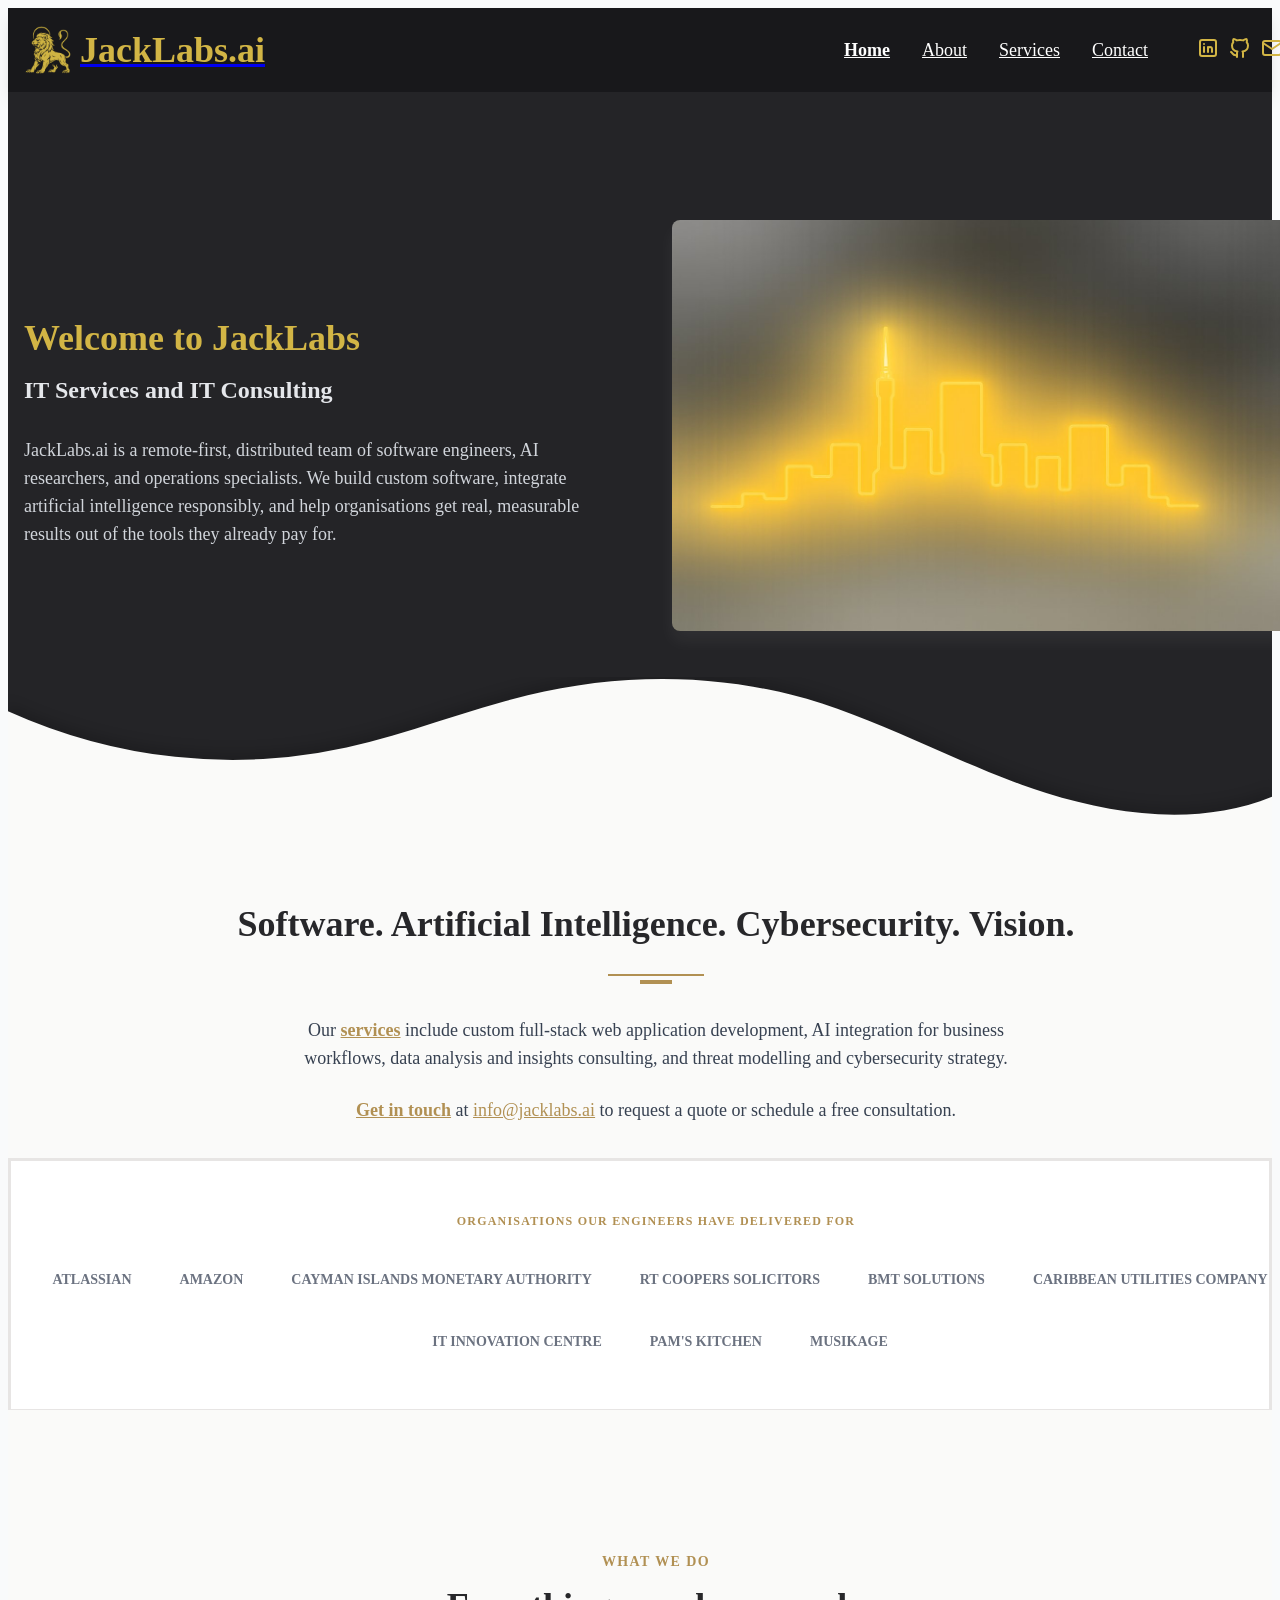
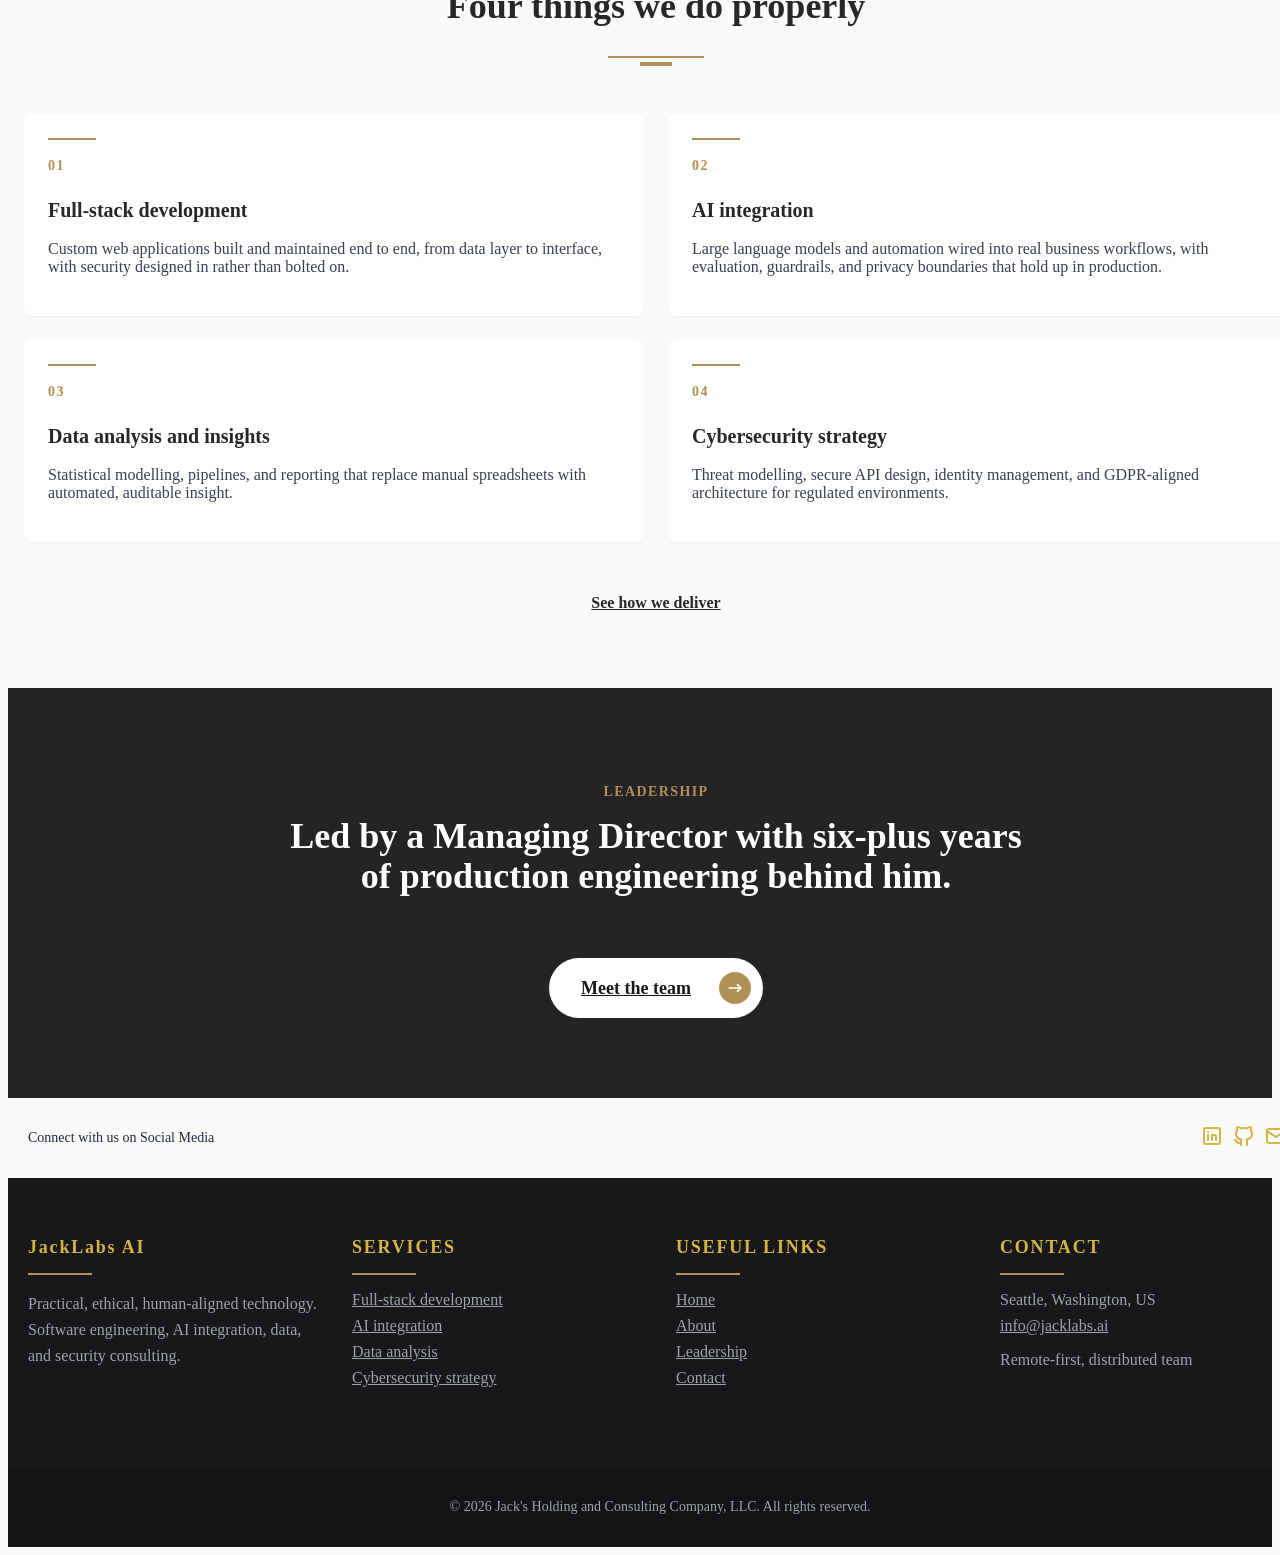
==== commit be6e03e0: "Company logos in the client strip" ====
--- a/index.html
+++ b/index.html
@@ -82,7 +82,7 @@
 <section class="bg-white border-b border-stone-200">
   <div class="container mx-auto px-4 py-10">
     <p class="text-center text-gold-primary tracking-widest text-xs font-bold font-faustina uppercase mb-6">Organisations our engineers have delivered for</p>
-    <div class="flex flex-wrap items-center justify-center gap-x-2 gap-y-2"><div class="flex items-center justify-center space-x-2 text-gray-500 hover:text-gold-primary transition-colors duration-300 px-4 py-3"><svg class="h-7 w-auto fill-current" viewBox="0 0 24 24" xmlns="http://www.w3.org/2000/svg" aria-hidden="true"><path d="M7.12 11.084a.683.683 0 00-1.16.126L.075 22.974a.703.703 0 00.63 1.018h8.19a.678.678 0 00.63-.39c1.767-3.65.696-9.203-2.406-12.52zM11.434.386a15.515 15.515 0 00-.906 15.317l3.95 7.9a.703.703 0 00.628.388h8.19a.703.703 0 00.63-1.017L12.63.38a.664.664 0 00-1.196.006z"/></svg><span class="font-faustina font-semibold tracking-wide text-sm uppercase text-center">Atlassian</span></div><div class="flex items-center justify-center space-x-2 text-gray-500 hover:text-gold-primary transition-colors duration-300 px-4 py-3"><svg class="h-7 w-auto fill-current" viewBox="0 0 24 24" xmlns="http://www.w3.org/2000/svg" aria-hidden="true"><path d="M.045 18.02c.072-.116.187-.124.348-.022 3.636 2.11 7.594 3.166 11.87 3.166 2.852 0 5.668-.533 8.447-1.595l.315-.14c.138-.06.234-.1.293-.13.226-.088.39-.046.525.13.12.174.09.336-.12.48-.256.19-.6.41-1.006.654-1.244.743-2.64 1.316-4.185 1.726a17.617 17.617 0 01-10.951-.577 17.88 17.88 0 01-5.43-3.35c-.1-.074-.151-.15-.151-.22 0-.047.021-.09.051-.13zm6.565-6.218c0-1.005.247-1.863.743-2.577.495-.71 1.17-1.25 2.04-1.615.796-.335 1.756-.575 2.912-.72.39-.046 1.033-.103 1.92-.174v-.37c0-.93-.105-1.558-.3-1.875-.302-.43-.78-.65-1.44-.65h-.182c-.48.046-.896.196-1.246.46-.35.27-.575.63-.675 1.096-.06.3-.206.465-.435.51l-2.52-.315c-.248-.06-.372-.18-.372-.39 0-.046.007-.09.022-.15.247-1.29.855-2.25 1.82-2.88.976-.616 2.1-.975 3.39-1.05h.54c1.65 0 2.957.434 3.888 1.29.135.15.27.3.405.48.12.165.224.314.283.45.075.134.15.33.195.57.06.254.105.42.135.51.03.104.062.3.076.615.01.313.02.493.02.553v5.28c0 .376.06.72.165 1.036.105.313.21.54.315.674l.51.674c.09.136.136.256.136.36 0 .12-.06.226-.18.314-1.2 1.05-1.86 1.62-1.963 1.71-.165.135-.375.15-.63.045a6.062 6.062 0 01-.526-.496l-.31-.347a9.391 9.391 0 01-.317-.42l-.3-.435c-.81.886-1.603 1.44-2.4 1.665-.494.15-1.093.227-1.83.227-1.11 0-2.04-.343-2.76-1.034-.72-.69-1.08-1.665-1.08-2.94l-.05-.076zm3.753-.438c0 .566.14 1.02.425 1.364.285.34.675.512 1.155.512.045 0 .106-.007.195-.02.09-.016.134-.023.166-.023.614-.16 1.08-.553 1.424-1.178.165-.28.285-.58.36-.91.09-.32.12-.59.135-.8.015-.195.015-.54.015-1.005v-.54c-.84 0-1.484.06-1.92.18-1.275.36-1.92 1.17-1.92 2.43l-.035-.02zm9.162 7.027c.03-.06.075-.11.132-.17.362-.243.714-.41 1.05-.5a8.094 8.094 0 011.612-.24c.14-.012.28 0 .41.03.65.06 1.05.168 1.172.33.063.09.099.228.099.39v.15c0 .51-.149 1.11-.424 1.8-.278.69-.664 1.248-1.156 1.68-.073.06-.14.09-.197.09-.03 0-.06 0-.09-.012-.09-.044-.107-.12-.064-.24.54-1.26.806-2.143.806-2.64 0-.15-.03-.27-.087-.344-.145-.166-.55-.257-1.224-.257-.243 0-.533.016-.87.046-.363.045-.7.09-1 .135-.09 0-.148-.014-.18-.044-.03-.03-.036-.047-.02-.077 0-.017.006-.03.02-.063v-.06z"/></svg><span class="font-faustina font-semibold tracking-wide text-sm uppercase text-center">Amazon</span></div><div class="flex items-center justify-center space-x-2 text-gray-500 hover:text-gold-primary transition-colors duration-300 px-4 py-3"><span class="font-faustina font-semibold tracking-wide text-sm uppercase text-center">Cayman Islands Monetary Authority</span></div><div class="flex items-center justify-center space-x-2 text-gray-500 hover:text-gold-primary transition-colors duration-300 px-4 py-3"><span class="font-faustina font-semibold tracking-wide text-sm uppercase text-center">RT Coopers Solicitors</span></div><div class="flex items-center justify-center space-x-2 text-gray-500 hover:text-gold-primary transition-colors duration-300 px-4 py-3"><span class="font-faustina font-semibold tracking-wide text-sm uppercase text-center">BMT Solutions</span></div><div class="flex items-center justify-center space-x-2 text-gray-500 hover:text-gold-primary transition-colors duration-300 px-4 py-3"><span class="font-faustina font-semibold tracking-wide text-sm uppercase text-center">Caribbean Utilities Company</span></div><div class="flex items-center justify-center space-x-2 text-gray-500 hover:text-gold-primary transition-colors duration-300 px-4 py-3"><span class="font-faustina font-semibold tracking-wide text-sm uppercase text-center">IT Innovation Centre</span></div><div class="flex items-center justify-center space-x-2 text-gray-500 hover:text-gold-primary transition-colors duration-300 px-4 py-3"><span class="font-faustina font-semibold tracking-wide text-sm uppercase text-center">Pam's Kitchen</span></div><div class="flex items-center justify-center space-x-2 text-gray-500 hover:text-gold-primary transition-colors duration-300 px-4 py-3"><span class="font-faustina font-semibold tracking-wide text-sm uppercase text-center">Musikage</span></div></div>
+    <div class="flex flex-wrap items-center justify-center gap-x-2 gap-y-2"><div class="flex items-center justify-center space-x-2 px-4 py-3 text-gray-500 hover:text-gold-primary transition-colors duration-300"><img src="assets/logos/atlassian.svg" alt="" aria-hidden="true" style="height:30px;width:auto;max-width:104px;object-fit:contain;opacity:.75" class="hover:opacity-100 transition-opacity duration-300"><span class="font-faustina font-semibold tracking-wide text-sm uppercase text-center">Atlassian</span></div><div class="flex items-center justify-center space-x-2 px-4 py-3 text-gray-500 hover:text-gold-primary transition-colors duration-300"><img src="assets/logos/amazon-wordmark.svg" alt="" aria-hidden="true" style="height:30px;width:auto;max-width:104px;object-fit:contain;opacity:.75" class="hover:opacity-100 transition-opacity duration-300"><span class="font-faustina font-semibold tracking-wide text-sm uppercase text-center">Amazon</span></div><div class="flex items-center justify-center space-x-2 px-4 py-3 text-gray-500 hover:text-gold-primary transition-colors duration-300"><img src="assets/logos/cima.png" alt="" aria-hidden="true" style="height:30px;width:auto;max-width:104px;object-fit:contain;opacity:.75" class="hover:opacity-100 transition-opacity duration-300"><span class="font-faustina font-semibold tracking-wide text-sm uppercase text-center">Cayman Islands Monetary Authority</span></div><div class="flex items-center justify-center space-x-2 px-4 py-3 text-gray-500 hover:text-gold-primary transition-colors duration-300"><img src="assets/logos/rtcoopers.png" alt="" aria-hidden="true" style="height:30px;width:auto;max-width:104px;object-fit:contain;opacity:.75" class="hover:opacity-100 transition-opacity duration-300"><span class="font-faustina font-semibold tracking-wide text-sm uppercase text-center">RT Coopers Solicitors</span></div><div class="flex items-center justify-center space-x-2 px-4 py-3 text-gray-500 hover:text-gold-primary transition-colors duration-300"><img src="assets/logos/bmt.png" alt="" aria-hidden="true" style="height:30px;width:auto;max-width:104px;object-fit:contain;opacity:.75" class="hover:opacity-100 transition-opacity duration-300"><span class="font-faustina font-semibold tracking-wide text-sm uppercase text-center">BMT Solutions</span></div><div class="flex items-center justify-center space-x-2 px-4 py-3 text-gray-500 hover:text-gold-primary transition-colors duration-300"><img src="assets/logos/cuc.svg" alt="" aria-hidden="true" style="height:30px;width:auto;max-width:104px;object-fit:contain;opacity:.75" class="hover:opacity-100 transition-opacity duration-300"><span class="font-faustina font-semibold tracking-wide text-sm uppercase text-center">Caribbean Utilities Company</span></div><div class="flex items-center justify-center space-x-2 px-4 py-3 text-gray-500 hover:text-gold-primary transition-colors duration-300"><img src="assets/logos/itic.png" alt="" aria-hidden="true" style="height:30px;width:auto;max-width:104px;object-fit:contain;opacity:.75" class="hover:opacity-100 transition-opacity duration-300"><span class="font-faustina font-semibold tracking-wide text-sm uppercase text-center">IT Innovation Centre</span></div><div class="flex items-center justify-center space-x-2 px-4 py-3 text-gray-500 hover:text-gold-primary transition-colors duration-300"><img src="assets/logos/pams.png" alt="" aria-hidden="true" style="height:30px;width:auto;max-width:104px;object-fit:contain;opacity:.75" class="hover:opacity-100 transition-opacity duration-300"><span class="font-faustina font-semibold tracking-wide text-sm uppercase text-center">Pam's Kitchen</span></div><div class="flex items-center justify-center space-x-2 px-4 py-3 text-gray-500 hover:text-gold-primary transition-colors duration-300"><img src="assets/logos/musikage.png" alt="" aria-hidden="true" style="height:30px;width:auto;max-width:104px;object-fit:contain;opacity:.75" class="hover:opacity-100 transition-opacity duration-300"><span class="font-faustina font-semibold tracking-wide text-sm uppercase text-center">Musikage</span></div></div>
   </div>
 </section>
 <section class="bg-stone-50 py-16">
